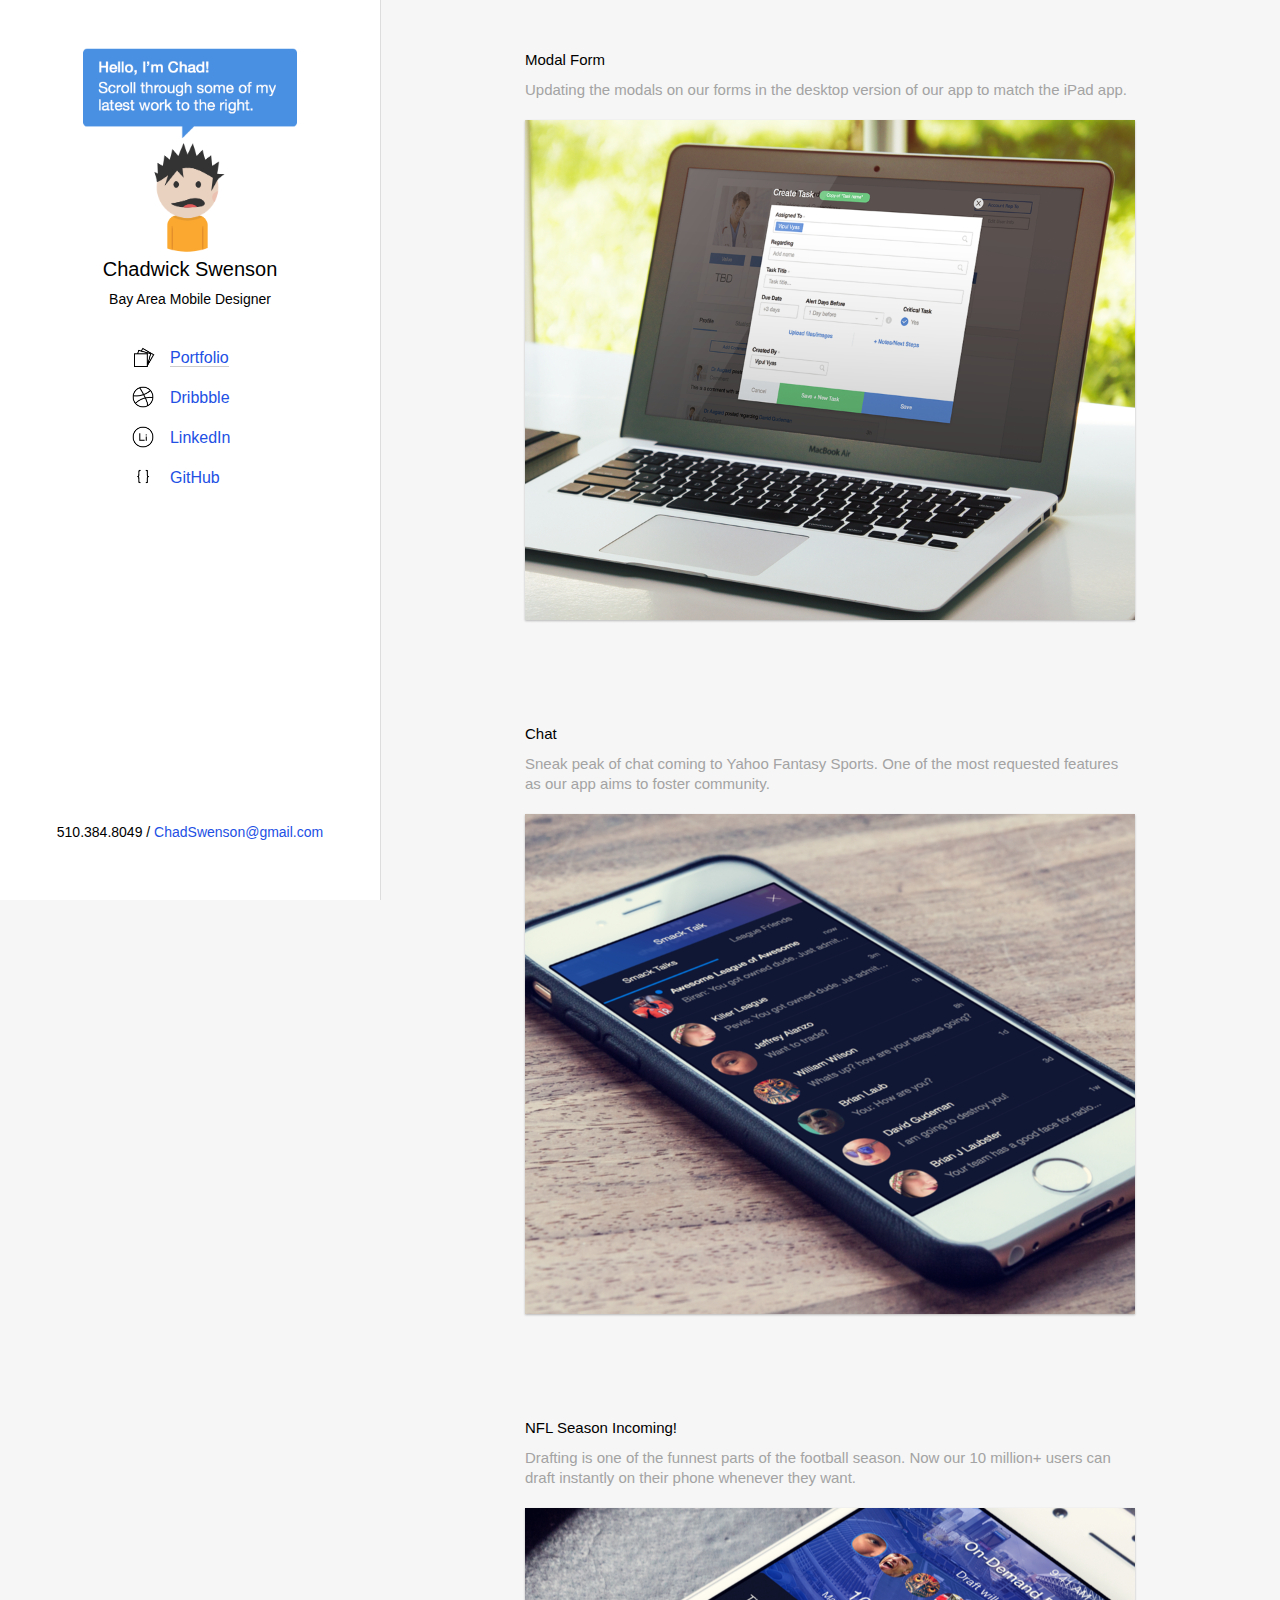
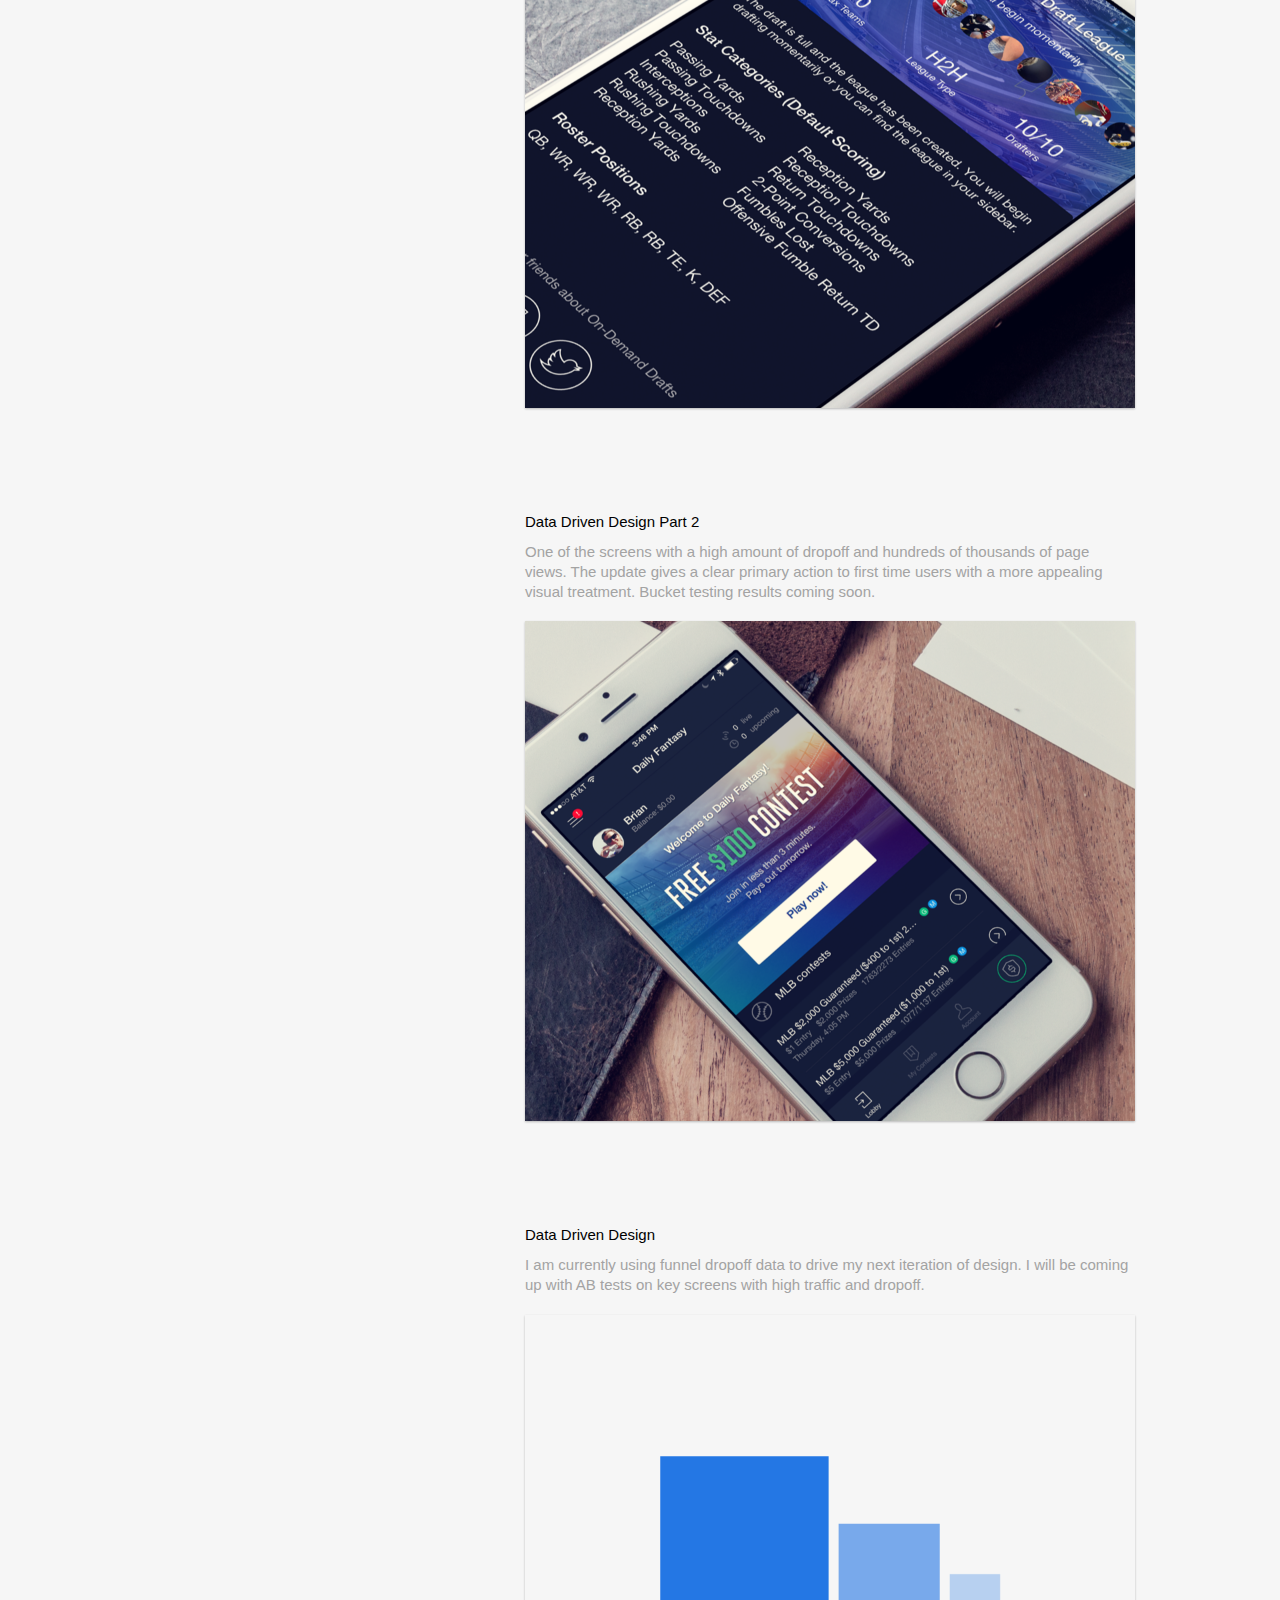
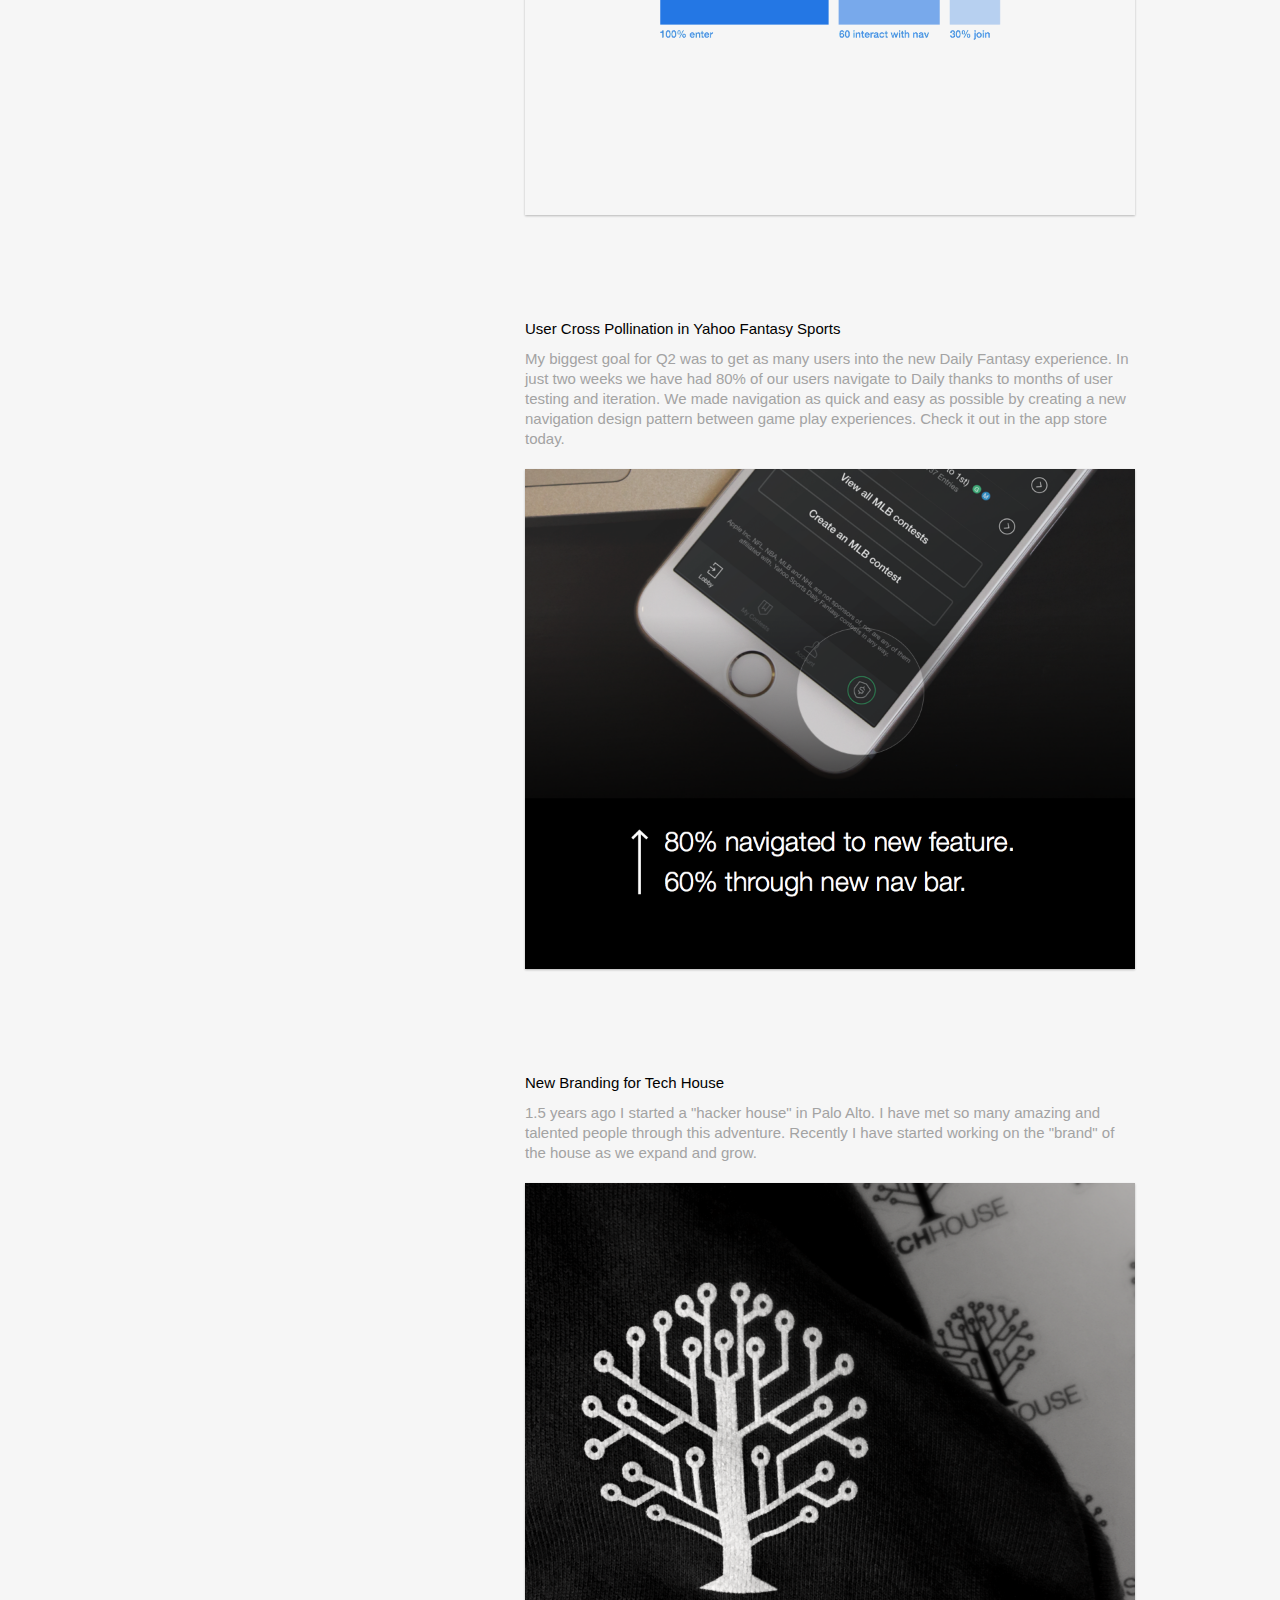
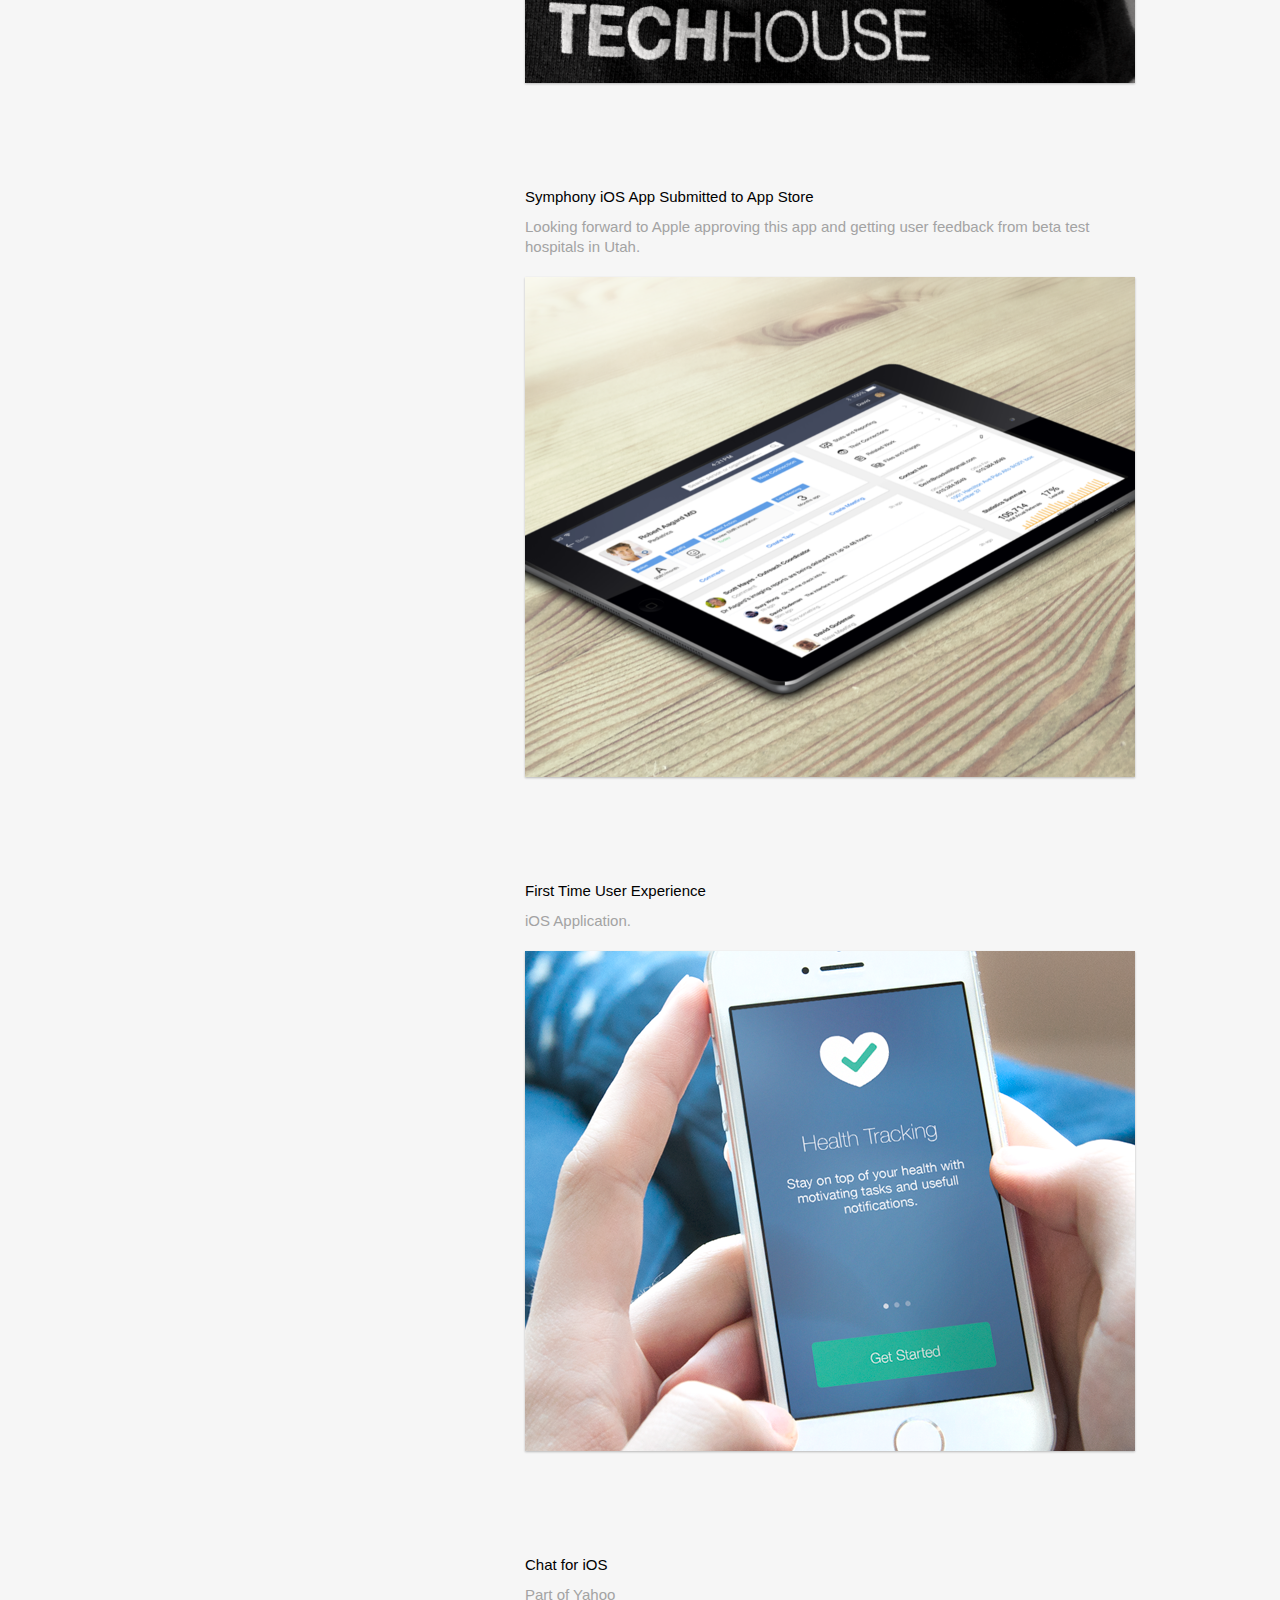
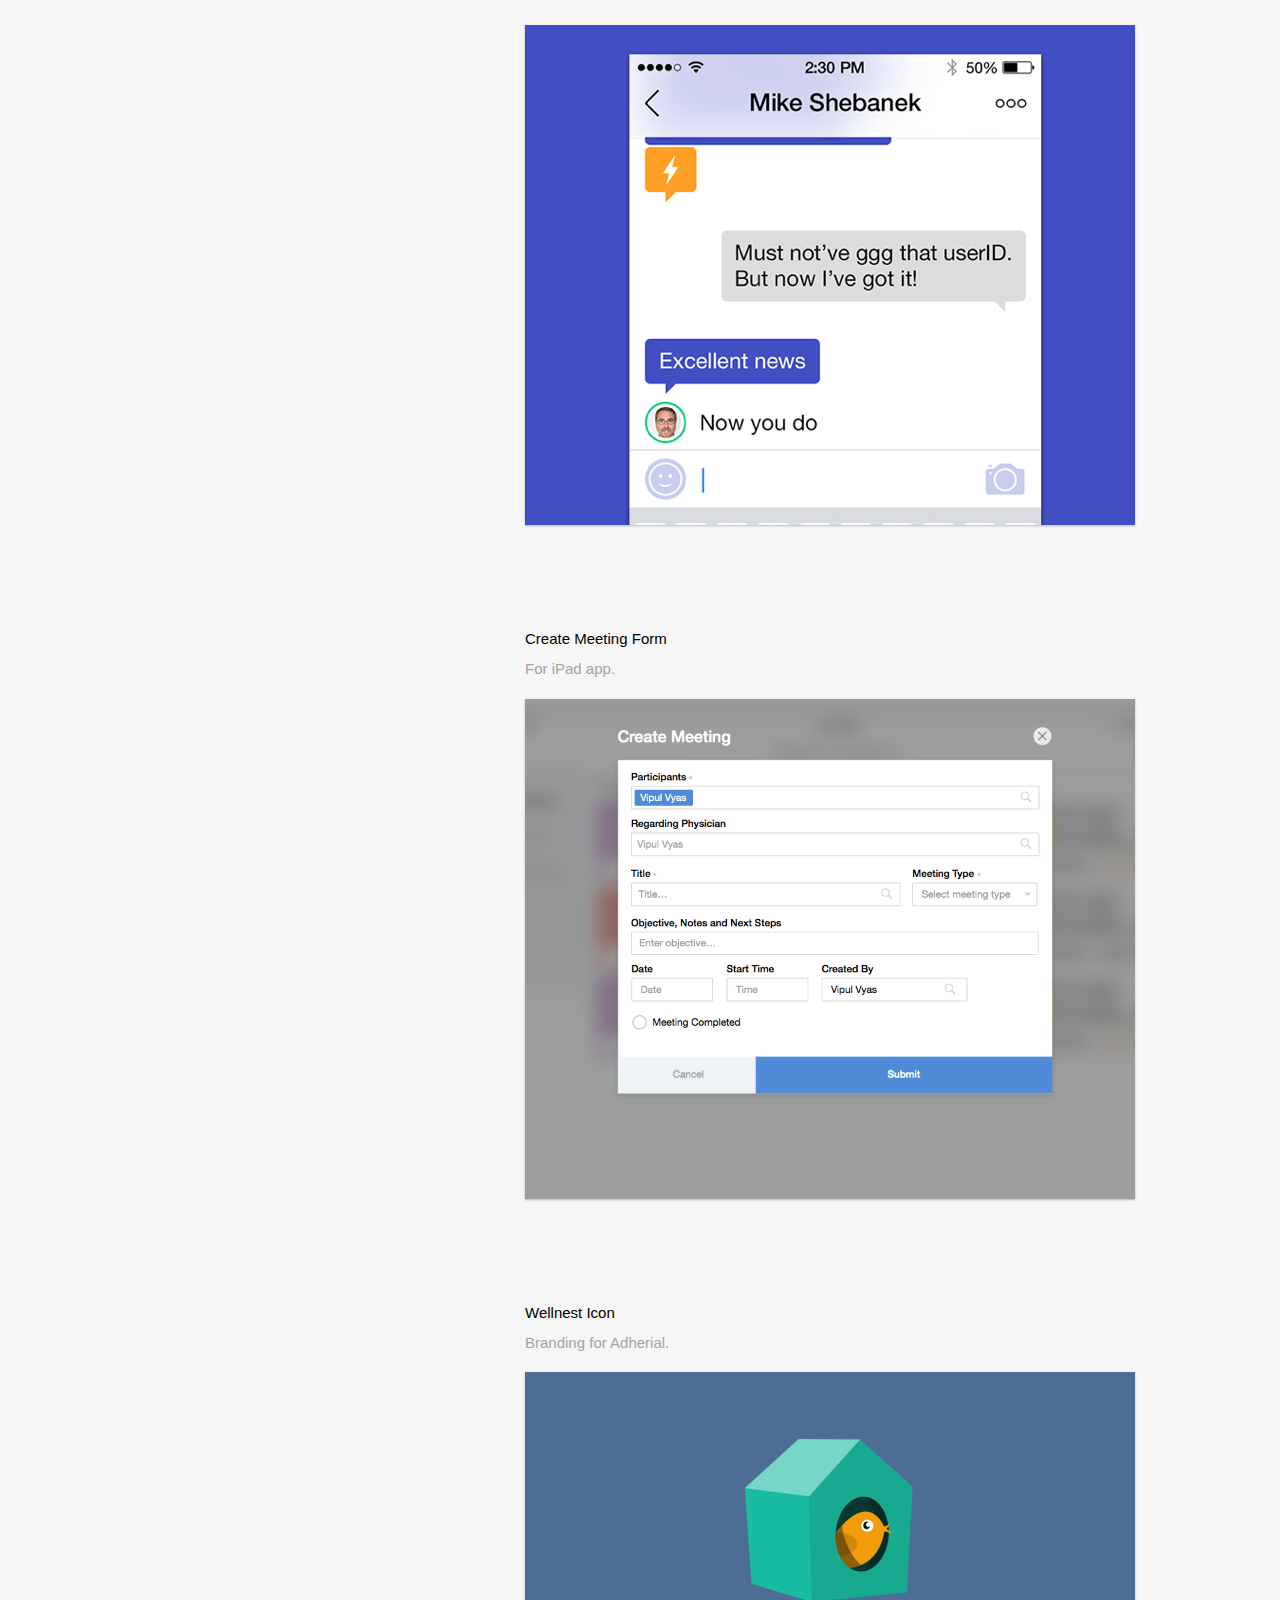
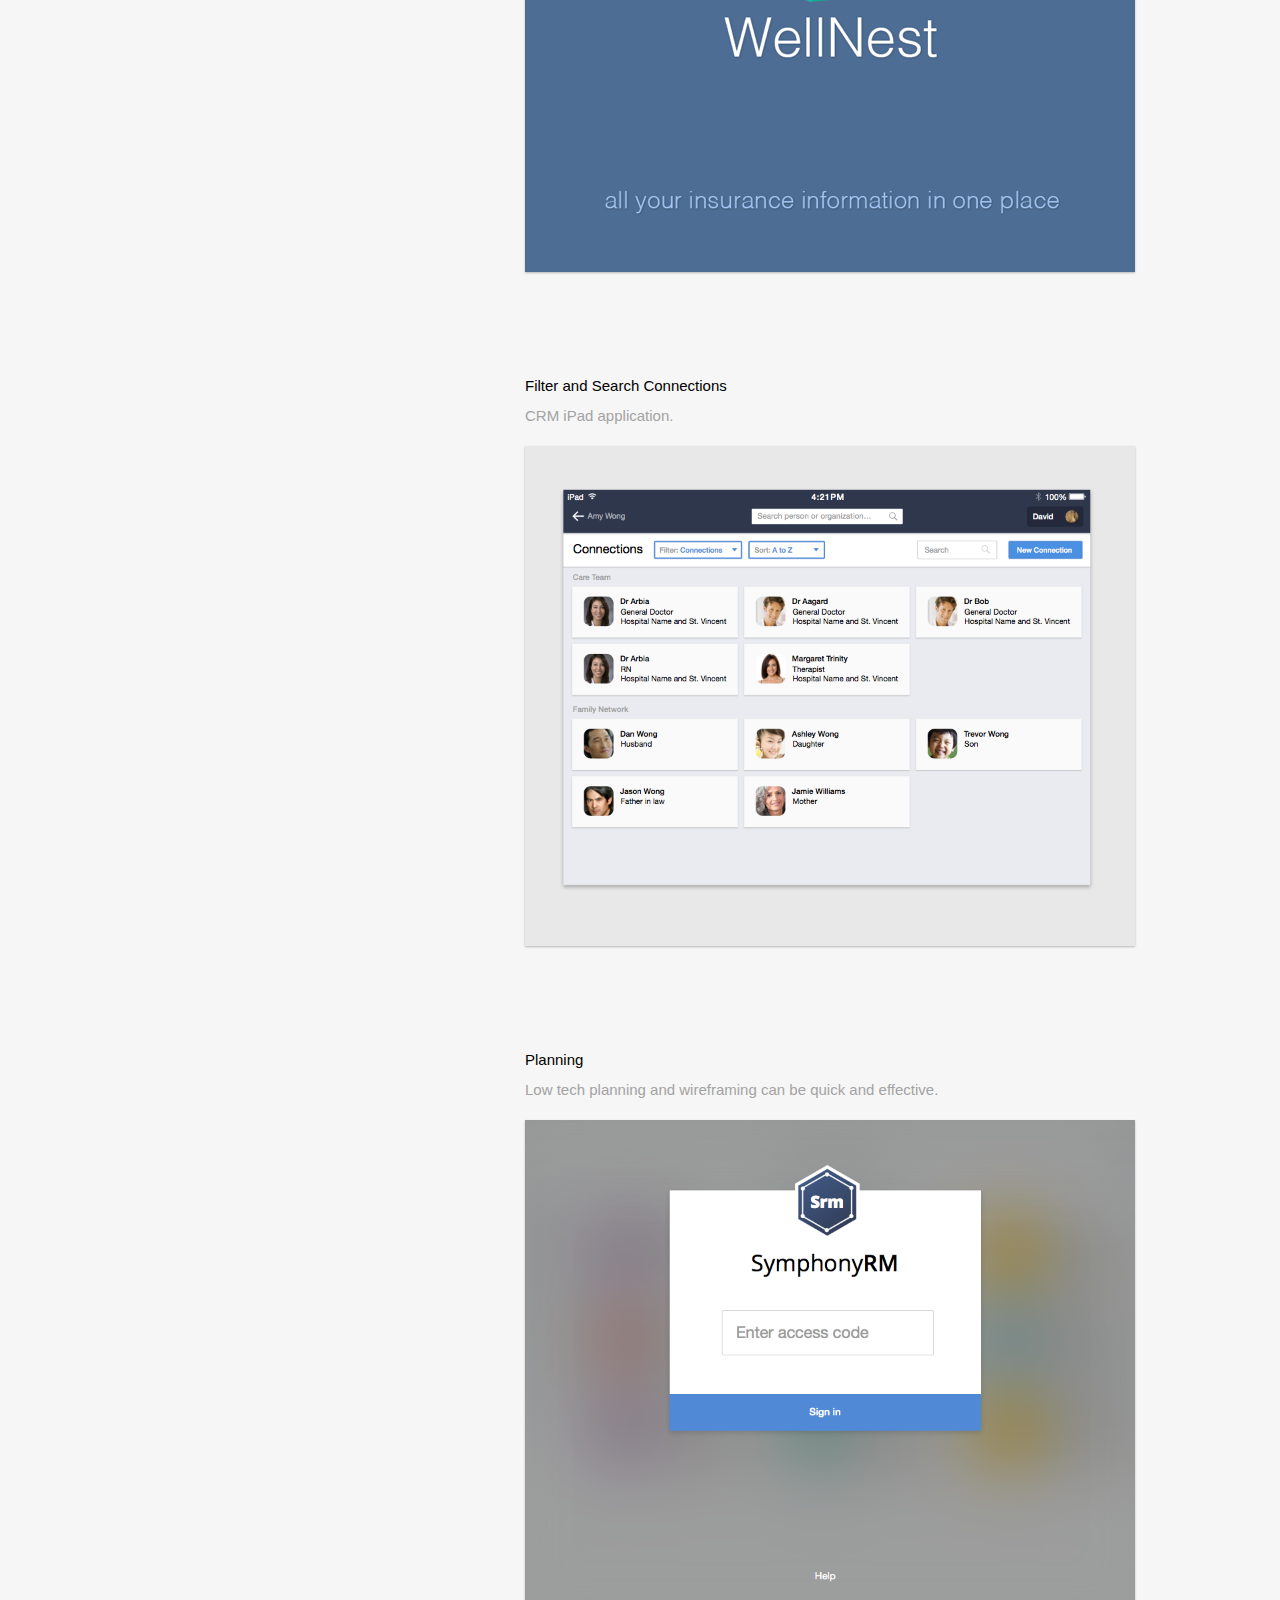
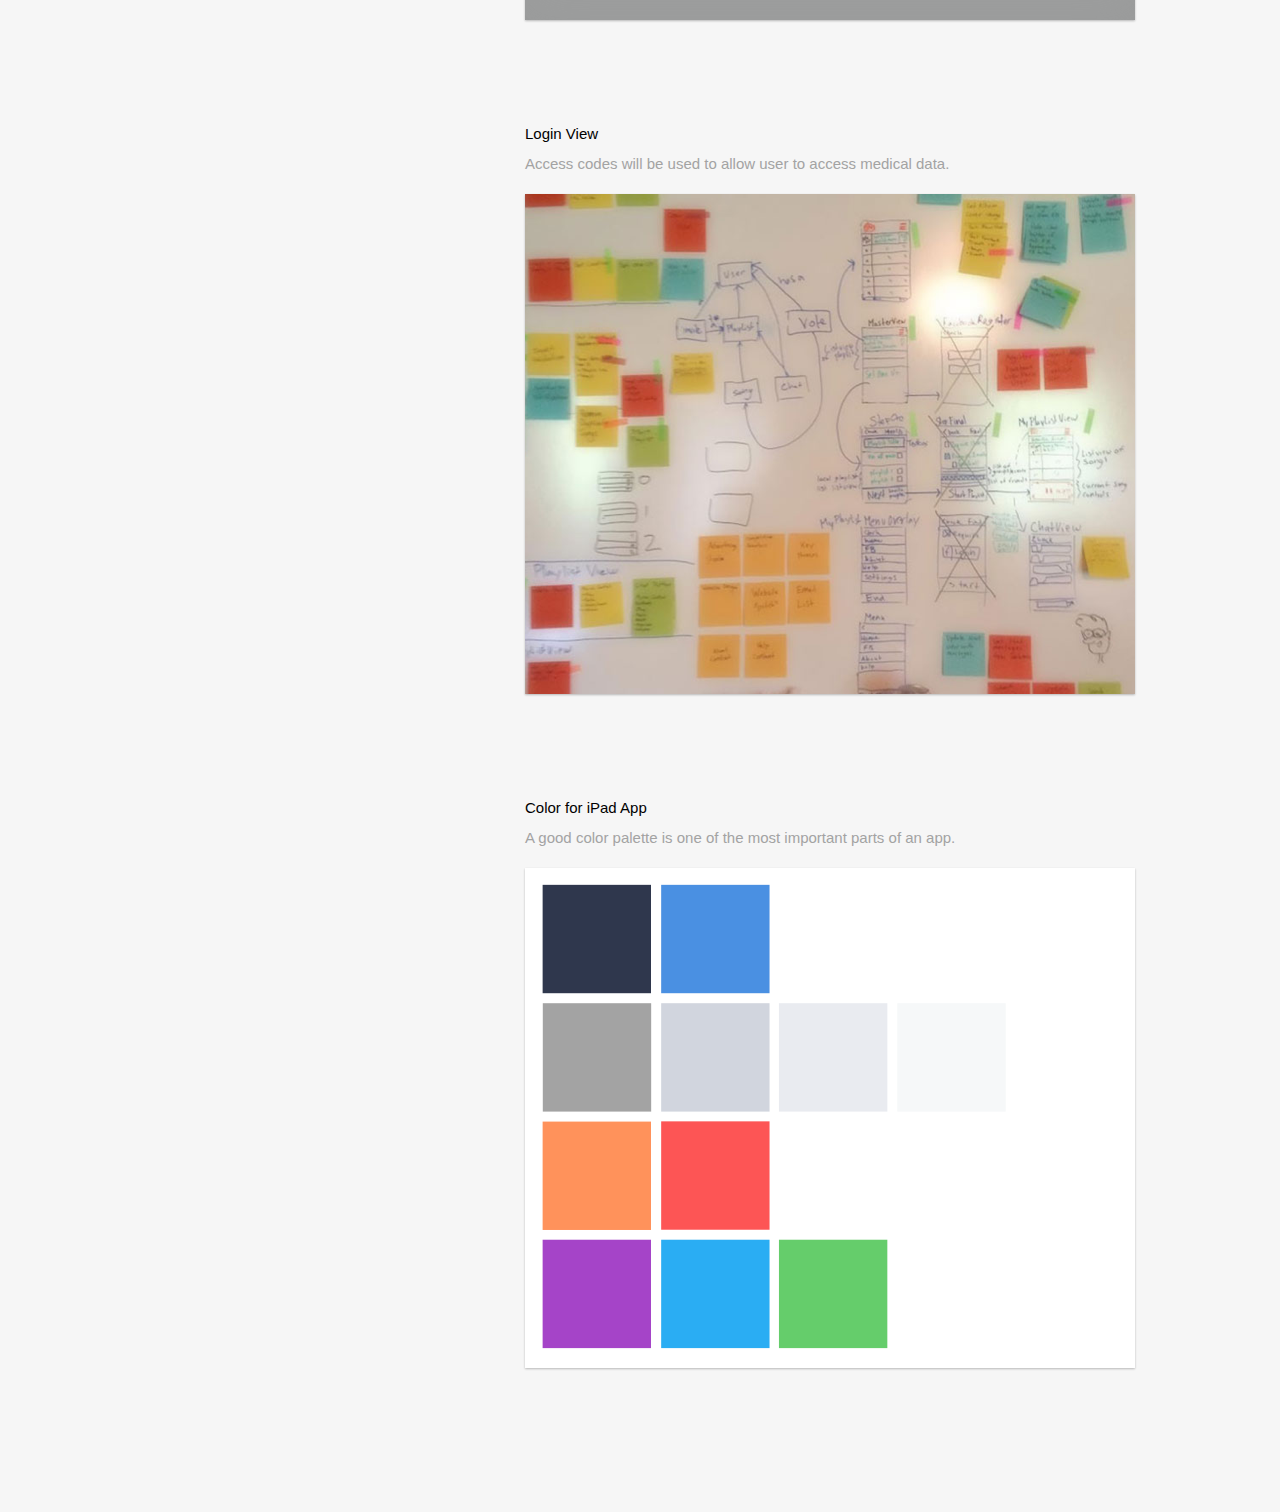
==== index.html @ e822b099 "new item" ====
<!DOCTYPE html>
<html>

<head>
    <meta charset="utf-8">
    <title>Chadwick</title>
    
    <meta name="viewport" content="width=device-width"/>
    <link rel="stylesheet" type="text/css" href="style.css">

    <link type="text/css" rel="stylesheet" href="mobile-css.css" />

</head>

<body>


    <nav class="left-nav">
        <img src="stream-images/dude.png" width="240px" class="profile-pic" />
        
        <h1 class="my-name">Chadwick Swenson</h1>
        <div class="subtitle">Bay Area Mobile Designer</div>

        <ul class="menu-list">
            <!--<li><img class="ic" src="ic/resumeIcon.png" /> <a target="_blank" href="chad-resume.pdf">Resume</a></li>-->
            <li><img class="ic" src="ic/portfolioIcon.png" /> <a href="#" class="current-page">Portfolio</a></li>
            <li><img class="ic" src="ic/dribbbleIcon.png" /> <a target="_blank" href="https://dribbble.com/chadwickswenson">Dribbble</a></li>
            <li><img class="ic" src="ic/linkedinIcon.png" /> <a target="_blank" href="https://www.linkedin.com/pub/chadwick-swenson/6b/63/3b2">LinkedIn</a></li>
            <li><img class="ic" src="ic/codeIcon.png" /> <a target="_blank" href="https://github.com/chadwickswenson">GitHub</a></li>
        </ul>
        
         <div class="subtitle bottom-contact">510.384.8049  /  <a href="">ChadSwenson@gmail.com</a></div>
    </nav>

    <div id="gallery-bg"></div>
    <div id="img-wrap">
        <div id="current-img">
            <!--<div class="leftNav">
                <img src="images/left.png" width="30px" />
            </div>
            <div class="rightNav">
                <img src="images/right.png" width="30px" />
            </div>-->
        </div>

    </div>

    

    <img src="stream-images/dude2.png" width="310px" class="mobile-guy" />

    <ul id="images">

        <!--<li class="img-thumb" num="1" type="jpg" style='background-image:url("im/thumbs/1.jpg")'></li>
        <li class="img-thumb" num="2" type="jpg" style='background-image:url("im/thumbs/2.jpg")'></li>
        <li class="img-thumb" num="3" type="jpg" style='background-image:url("im/thumbs/3.jpg")'></li>
        <li class="img-thumb" num="4" type="png" style='background-image:url("im/thumbs/4.png")'></li>
        <li class="img-thumb" num="5" type="png" style='background-image:url("im/thumbs/5.png")'></li>
        <li class="img-thumb" num="6" type="png" style='background-image:url("im/thumbs/6.png")'></li>
        <li class="img-thumb" num="7" type="png" style='background-image:url("im/thumbs/7.png")'></li>
        <li class="img-thumb" num="8" type="jpg" style='background-image:url("im/thumbs/8.jpg")'></li>
        <li class="img-thumb" num="9" type="jpg" style='background-image:url("im/thumbs/9.jpg")'></li>
        <li class="img-thumb" num="10" type="jpg" style='background-image:url("im/thumbs/10.jpg")'></li>
        <li class="img-thumb" num="11" type="png" style='background-image:url("im/thumbs/11.png")'></li>
        <li class="img-thumb" num="12" type="png" style='background-image:url("im/thumbs/12.png")'></li>-->
       <li class="stream-img-item">
            <h4 class="stronger">Modal Form</h4>
            <h4 class="grey">Updating the modals on our forms in the desktop version of our app to match the iPad app.</h4>
            <img class="stream-img" src="stream-images/modal.png" width="610px" height="500px"/>
        </li>
        <li class="stream-img-item">
            <h4 class="stronger">Chat</h4>
            <h4 class="grey">Sneak peak of chat coming to Yahoo Fantasy Sports. One of the most requested features as our app aims to foster community.</h4>
            <img class="stream-img" src="stream-images/chat.png" width="610px" height="500px"/>
        </li>
        <li class="stream-img-item">
            <h4 class="stronger">NFL Season Incoming!</h4>
            <h4 class="grey">Drafting is one of the funnest parts of the football season. Now our 10 million+ users can draft instantly on their phone
                whenever they want.</h4>
            <img class="stream-img" src="stream-images/lobby.png" width="610px" height="500px"/>
        </li>
        <li class="stream-img-item">
            <h4 class="stronger">Data Driven Design Part 2</h4>
            <h4 class="grey">One of the screens with a high amount of dropoff and hundreds of thousands of page views. The update gives a clear primary action to first time users with a more appealing visual treatment. Bucket testing results coming soon.</h4>
            <img class="stream-img" src="stream-images/data.png" width="610px" height="500px"/>
        </li>
        <li class="stream-img-item">
            <h4 class="stronger">Data Driven Design</h4>
            <h4 class="grey">I am currently using funnel dropoff data to drive my next iteration of design. I will be coming up with AB tests on
                key screens with high traffic and dropoff.</h4>
            <img class="stream-img" src="stream-images/chart.png" width="610px" height="500px"/>
        </li>
        <li class="stream-img-item">
            <h4 class="stronger">User Cross Pollination in Yahoo Fantasy Sports</h4>
            <h4 class="grey">My biggest goal for Q2 was to get as many users into the new Daily Fantasy experience. In just two weeks we have had 80% of our users navigate to Daily thanks to months of user testing and iteration. We made navigation as quick and easy as possible by creating a new navigation design pattern between game play experiences. Check it out in the app store today.</h4>
            <img class="stream-img" src="stream-images/80.png" width="610px" height="500px"/>
        </li>
        
        <li class="stream-img-item">
            <h4 class="stronger">New Branding for Tech House</h4>
            <h4 class="grey">1.5 years ago I started a "hacker house" in Palo Alto. I have met so many amazing and talented people through this adventure. Recently I have started working on the "brand" of the house as we expand and grow.</h4>
            <img class="stream-img" src="stream-images/branding.png" width="610px" height="500px"/>
        </li>

        <li class="stream-img-item">
            <h4 class="stronger">Symphony iOS App Submitted to App Store</h4>
            <h4 class="grey">Looking forward to Apple approving this app and getting user feedback from beta test hospitals in Utah.</h4>
            <img class="stream-img" src="stream-images/submit.png" width="610px" height="500px"/>
        </li>

        <li class="stream-img-item">
            <h4 class="stronger">First Time User Experience</h4>
            <h4 class="grey">iOS Application.</h4>
            <img class="stream-img" src="stream-images/img8.png" width="610px" height="500px"/>
        </li>

        <li class="stream-img-item">
            <h4 class="stronger">Chat for iOS</h4>
            <h4 class="grey">Part of Yahoo</h4>
            <img class="stream-img" src="stream-images/img1.png" />
        </li>
        
        <li class="stream-img-item">
            <h4 class="stronger">Create Meeting Form</h4>
            <h4 class="grey">For iPad app.</h4>
            <img class="stream-img" src="stream-images/img3.png" width="610px" height="500px"/>
        </li>

        <li class="stream-img-item">
            <h4 class="stronger">Wellnest Icon</h4>
            <h4 class="grey">Branding for Adherial.</h4>
            <img class="stream-img" src="stream-images/img5.png" width="610px" height="500px"/>
        </li>
        
        <li class="stream-img-item">
            <h4 class="stronger">Filter and Search Connections</h4>
            <h4 class="grey">CRM iPad application.</h4>
            <img class="stream-img" src="stream-images/img6.png" width="610px" height="500px"/>
        </li>

        <li class="stream-img-item">
            <h4 class="stronger">Planning</h4>
            <h4 class="grey">Low tech planning and wireframing can be quick and effective.</h4>
            <img class="stream-img" src="stream-images/img7.png" width="610px" height="500px"/>
        </li>

        <li class="stream-img-item">
            <h4 class="stronger">Login View</h4>
            <h4 class="grey">Access codes will be used to allow user to access medical data.</h4>
            <img class="stream-img" src="stream-images/img4.png" width="610px" height="500px"/>
        </li>

        <li class="stream-img-item">
            <h4 class="stronger">Color for iPad App</h4>
            <h4 class="grey">A good color palette is one of the most important parts of an app.</h4>
            <img class="stream-img" src="stream-images/img2.png" />
        </li>



    </ul>

    

    <script src="http://ajax.googleapis.com/ajax/libs/jquery/1.9.1/jquery.min.js"></script>
    <script src="javascripts/jquery.easing.1.3.js"></script>
    <script src="javascripts/jquery.animate-enhanced.min.js"></script>

   <script src="content.js"></script>

    <script>


    var curImageArr = [];
    var curThumbArr = [];

    var num = 0;
    var process = 12;
    var products = 20;
    var proto = 36;
    var imgSize = 178;
    var projLoc = "projects/";
    var currentFile = "";

   
    $("#img-wrap").css("height", "0");
    $("#gallery-bg").css("opacity", "0");

   


  

    start = function() {



        $("#img-wrap").css("height", "0px");
        $("#img-wrap").css("opacity", "0");
        $("#gallery-bg").css("opacity", "0");
    }



    $(".img-thumb").click(function(e) {


        var n = $(e.target).attr('num');
        var t = $(e.target).attr('type');

        var str = "url('im/reg/" + n + "."+t+"')";

        $("#current-img").css("background-image", str);
        $("#img-wrap").css("height", "100%");
        $("#img-wrap").animate({
            "opacity": "1"
        }, 200);
        $("#gallery-bg").animate({
            "opacity": "0.7"
        }, 200);
    });

    $("#img-wrap").click(function() {

        $("#img-wrap").animate({
            "opacity": "0"
        }, 200, function() {
            $("#img-wrap").css("height", "0");
        });
        $("#gallery-bg").animate({
            "opacity": "0"
        }, 200);

    });

    $(".leftNav").click(function(e) {
        e.stopPropagation();

        if (num <= 0) {
            num = imgArr.length - 1;
        } else {
            num--;
        }

        var str = "url(img/" + objsArr[num].file + objsArr[num].ftype + ")";

        $("#current-img").css("background-image", str);

    });
    $(".rightNav").click(function(e) {
        e.stopPropagation();

        if (num >= objsArr.length - 1) {
            num = 0;
        } else {
            num++;
        }

        var str = "url(img/" + objsArr[num].file + objsArr[num].ftype + ")";

        $("#current-img").css("background-image", str);


    });
    $("#current-img").click(function(e) {
        $(".project-gallery-wrapper").animate({"margin-top":1550}, 400, function() {
            $('.gallery-wrap').css("display", "none");
        });
        $("#gallery-bg").animate({
            "opacity": "0"
        }, 200);


    });

    $("#galleryLink").click(function(e) {
        $('html,body').animate({
            scrollTop: $(".project-wrapper").offset().top - 60
        });
    });

    $("a").click(function(e) {
        e.stopPropagation();
    })


    start();

    $(".project-link-wrapper").click(function(e) {

        var i = $($(e.target).parent()).attr("id");

        addCurrentProject(i);

        $('.gallery-wrap').css("display", "inline-block");
        $('.project-gallery-wrapper').animate({"margin-top":50}, 400);
        $('#gallery-bg').animate({
            "opacity": "0.5"
        }, 200);

        var str = "url("+projLoc+curImageArr[0]+")";

        $(".project-current-image").css("background-image", str);
    });

    $(".gallery-wrap").click(function(e) {

        $(".project-gallery-wrapper").animate({"margin-top":1550}, 400, function() {
            $('.gallery-wrap').css("display", "none");
        });
        $("#gallery-bg").animate({
            "opacity": "0"
        }, 200);

    });

     $('.project-link-wrapper').mouseover(function(e){
            $($(e.target).parent()).find('.item1').animate({top:5, left:-3}, 1000);

        });
     $('.project-link-wrapper').mouseout(function(e){
            $($(e.target).parent()).find('.item1').animate({top:0, left:0}, 1000);

        });

    

    </script>
</body>

</html>
---- style.css ----
/* Written by Chadwick Swenson */

body {
   font-family: "HelveticaNeue-Light", "Helvetica Neue Light", "Helvetica Neue", Helvetica, Arial, "Lucida Grande", sans-serif; 
   font-weight: 300;
   padding:0px;
   margin:0px;
   background:#f6f6f6;
	font-family: 'Roboto', sans-serif;
}




.img-thumb:hover{
	
}


.title{
	padding:5px;
	color:#333;
	background:#fff;
	width:140px;
	height:20px;
	position:absolute;
	bottom:0px;
	font-size:1em;
	text-align:center;
	
}

#gallery-bg{
	position:absolute;
	background:#000;
	top:0px;
	left:0px;
	height:100%;
	width:100%;
	z-index:1200;
	opacity:0.55;
	pointer-events:none;
	position:fixed;
	opacity:0;
}
#img-wrap{
	position:fixed;
	top:0px;
	left:0px;
	height:100%;
	width:100%;
	z-index:1300;
	overflow:hidden;
	opacity:0;
}
#current-img{
	width:800px;
	height:600px;
	position:relative;
	background:#ccc;
	margin:50px auto;
	background-repeat:no-repeat;
	z-index:103;
	box-shadow:0px 0px 3px #333;
	cursor:pointer;
}
.leftNav{
	position:absolute;
	top:250px;
	left:-80px;
	cursor:pointer;
	display:inline-block;
	padding:10px 17px;
	border-radius:40px;
	background:#fff;
	opacity:0.8;
	transition: opacity .25s ease-in-out;
   -moz-transition: opacity .25s ease-in-out;
   -webkit-transition: opacity .25s ease-in-out;
}
.leftNav:hover{
	opacity:1;
}
.rightNav{
	position:absolute;
	top:250px;
	right:-80px;
	cursor:pointer;
	display:inline-block;
	padding:10px 17px;
	border-radius:40px;
	background:#fff;
	opacity:0.8;
	transition: opacity .25s ease-in-out;
   -moz-transition: opacity .25s ease-in-out;
   -webkit-transition: opacity .25s ease-in-out;
}
.rightNav:hover{
	opacity:1;
}
.section-header{
	width:100%;
	position:relative;
	height:50px;
	display:inline-block;
	margin-top:20px;
	text-align:center;
	margin-bottom:5px;
}
.section-title{
	font-family: 'Roboto', sans-serif;
	padding:10px;
	display:inline-block;
	position:relative;
	padding-top:15px;
	background:#fff;
	font-size:1.6em;
	font-weight:100;
	z-index:5;
	color:#333;
	font-weight:400;
	padding-bottom:0px;
	background:#f6f6f6;

}
.line{
	width:100%;
	position:absolute;
	height:1px;
	background:#ccc;
	top:28px;
	z-index:3;
	display:none;
}
#links{
	width:100%;
	height:auto;
	display:inline-block;
	position:relative;
	background:#1E65D6;
	text-align:center;

}
.links-wrap{
	max-width:1000px;
	margin:30px auto;
	display:inline-block;
	position:relative;
	width:100%;
}
.link-item{
	width:105px;
	height:150px;
	display:inline-block;
	margin:2px;
	cursor:pointer;
	position:relative;
	opacity:1;
	transition: opacity .45s ease-in-out;
   -moz-transition: opacity .45s ease-in-out;
   -webkit-transition: opacity .45s ease-in-out;
   background-position:center;
}

.link-item:hover{
	opacity:0.8;
}
.link-item:active{
	opacity:1;
}
.me{
	display:block;
}
.links h2{
	color:#fff;

}

.project-wrapper{
	margin:0px auto;
	display:block;
	position:relative;
	background:#DAE2E3;
	border-radius:5px;
}
#current-img{
	width:800px;
	height:600px;
	position:relative;
	background:#ccc;
	margin:50px auto;
	background-repeat:no-repeat;
	z-index:103;
	box-shadow:0px 0px 3px #333;
	cursor:pointer;
}
.gallery-wrap{
	position:fixed;
	top:0px;
	left:0px;
	height:100%;
	width:100%;
	z-index:101;
	overflow:hidden;
	display:none;
	z-index:3000;
}
.project-gallery-wrapper{
	box-shadow:0px 0px 3px #333;
	border:6px solid #fff;
	border-radius:5px;
	background:#fff;
	display:block;
	position:relative;
	margin:2050px auto;
	width:1010px;
	height:600px;
}
.project-images{
	height:600px;
	width:200px;
	position:relative;
	display:inline-block;
	z-index:3000;
	float:right;
	overflow:auto;
}
.project-current-image{
	width:800px;
	height:600px;
	position:relative;
	background:#fff;
	border-radius:2px;
	display:inline-block;
	background-repeat:no-repeat;
	z-index:103;
	box-shadow:inset 0px 0px 2px #ccc;
}
.project-link-wrapper{
	display:inline-block;
	position:relative;
	margin:30px;
	width:150px;
	height:180px;
}
.project-title{
	position:absolute;
	bottom:-10px;
	display:block;
	text-align:center;
	width:100%;
}
.project-inner{
	display:block;
	position:relative;
	margin:0px auto;
	text-align:center;
}
.project-link-item{
	display:inline-block;
	position:absolute;
	height:150px;
	width:150px;
	background:#000;
	background:#fff;
	overflow:hidden;
	cursor:pointer;
	box-shadow:0px 1px 2px #ccc;
	opacity:1;
	background-position:center;
	transition: opacity .25s ease-in-out;
   -moz-transition: opacity .25s ease-in-out;
   -webkit-transition: opacity .25s ease-in-out;
   	border:4px solid #fff;
   	border-radius:3px;
   	z-index:3;
   	top:0px;
   	left:0px;
}
.tilt0{
	transform:rotate(-6deg);
	-ms-transform:rotate(-6deg); /* IE 9 */
	-webkit-transform:rotate(-6deg); /* Safari and Chrome */
	z-index:1;
}
.tilt1{
	transform:rotate(4deg);
	-ms-transform:rotate(4deg); /* IE 9 */
	-webkit-transform:rotate(4deg); /* Safari and Chrome */
	z-index:1;
}
.tilt2{
	transform:rotate(-5deg);
	-ms-transform:rotate(-5deg); /* IE 9 */
	-webkit-transform:rotate(-5deg); /* Safari and Chrome */
	z-index:1;
}
.tilt3{
	transform:rotate(-3deg);
	-ms-transform:rotate(-3deg); /* IE 9 */
	-webkit-transform:rotate(-3deg); /* Safari and Chrome */
	z-index:1;
}
.tilt4{
	transform:rotate(6deg);
	-ms-transform:rotate(6deg); /* IE 9 */
	-webkit-transform:rotate(6deg); /* Safari and Chrome */
	z-index:1;
}
.tilt5{
	transform:rotate(6deg);
	-ms-transform:rotate(6deg); /* IE 9 */
	-webkit-transform:rotate(6deg); /* Safari and Chrome */
	z-index:1;
}
.project-link{
	display:inline-block;
	position:relative;
	height:150px;
	width:150px;
	background:#000;
	background:#ccc;
	overflow:hidden;
	cursor:pointer;
	box-shadow:0px 1px 2px #ccc;
	opacity:1;
	background-position:center;
	transition: opacity .25s ease-in-out;
   -moz-transition: opacity .25s ease-in-out;
   -webkit-transition: opacity .25s ease-in-out;
   	border:5px solid #fff;
   	border-radius:3px;
   	margin:20px;
}

.im-title{
	font-size:1em;
	font-weight:400;
}

.project-thumbs{
	display:inline-block;
	position:relative;
	height:72px;
	width:92px;
	background:#000;
	background:#ccc;
	overflow:hidden;
	cursor:pointer;
	box-shadow:0px 1px 2px #ccc;
	opacity:1;
	background-position:center;
	transition: opacity .25s ease-in-out;
   -moz-transition: opacity .25s ease-in-out;
   -webkit-transition: opacity .25s ease-in-out;
   	border:1px solid #ccc;
   	border-radius:1px;
   	margin:1px 6px 0px 0px;
   	z-index:3000;
   	box-shadow:inset 0px 0px 2px #ccc;
}
.project-thumbs:hover{
	box-shadow:inset 0px 0px 4px #000;
}

.p-title{
	margin-top:10px;
}

.left-nav{
	position:fixed;
	display:inline-block;
	left:0px;
	top:0px;
	background:#fff;
	height:100%;
	width:380px;
	z-index:1000;
	border-right:1px solid #DDDDDD;
	text-align:center;
}
.profile-pic{
	
	display:inline-block;
	position:relative;
	margin: 40px auto -20px auto;
}
h1{
	font-size:20px;
	font-weight:400;
	margin:10px;
}
.subtitle{
	font-size:14px;
	font-weight:400;
	color:#000;

	}

.menu-list{
	display:inline-block;
	list-style:none;
	position:relative;
	margin:0px;
	padding:0px;
	margin-top:30px;
	left:-10px;
	text-align:left;
}
.menu-list li{
	display:block;
	list-style:none;
	position:relative;
	color:#2250E4;
	margin-bottom:10px;


}
.ic{
	opacity:1;
	position:relative;
	display:inline-block;
	top:7px;
	margin-right:10px;
	width:26px;
}
 a{
	color:#2250E4;
	text-decoration:none;
}
.current-page{
	border-bottom:1px solid #ccc;

}
.menu-list a:hover{
	border-bottom:1px solid #ccc;
}
.bottom-contact{
	display:inline-block;
	position:absolute;
	bottom:60px;
	width:380px;
	text-align:center;
	left:0px;
}
.current-page:hover{
	cursor:e-resize;
}

#images{
	margin:0px;
	padding:0px;
	position:relative;
	display:inline-block;
	z-index:1;
	margin-left:380px;
	width:calc(100% - 460px);
	text-align:center;
	padding:40px;
	text-align:center;
}

#images li{
	width:610px;
	margin:0px auto;
	margin-bottom:100px;
}
.img-thumb{
	position:relative;
	margin:15px;
	display:inline-block;
	width:200px;
	height:150px;
	background:#F3F5F7;
	cursor:pointer;
	box-shadow:0px 1px 2px #CECECE;
	opacity:1;
	background-position:center;
	transition: opacity .25s ease-in-out;
   -moz-transition: opacity .25s ease-in-out;
   -webkit-transition: opacity .25s ease-in-out;
   /*border-bottom:40px solid #fff;*/
}


.img-thumb p{
	position:absolute;
	bottom:-56px;
	color:#000;
	font-weight:500;
}

.img-thumb:hover{
	text-decoration:underline;
	color:#000;
	box-shadow:0px 0px 4px #A1A1A1;
}



    .header-bg {
        background:#fff;
        opacity:1;
        border-bottom:1px solid #ccc;
        width:100%;
        height:35px;
        position:absolute;
        display:block;
        z-index:100;
    }
    .sub-header-bg {
        background:#fff;
        opacity:0.95;
        border-bottom:#f2f2f2;
        width:100%;
        height:25px;
        position:absolute;
        display:block;
        z-index:99;
        top:34px;
        border-bottom:1px solid #ccc;
        position:fixed;
    }
    .sub-header-text {
        width:95%;
        z-index:101;
        position:relative;
        text-align:center;
        margin:5px auto;
        cursor:pointer;
    }
    .sub-header-link {
        font-weight:400;
        margin:0px 20px;
    }
    .current {
        text-decoration:underline;
        color:#2983E3;
    }
    .txt-img {
        width:500px;
    }
    
    .bh {
        opacity:0.2;
    }
    .bh:hover {
        opacity:0.5;
    }
    .header-bg h3 {
        display:inline;
        line-height:1.5em;
    }
    .main-links {
        float:right;
        margin:6px 20px;
        font-size:1.1em;
    }
    #top-but {
        float:right;
        opacity:0;
    }
    .slide-text {
        padding:10px;
    }
    p {
        color:#f1f1f1;
    }
    #slide0-0 {
        width:100%;
        text-align:center;
        top:40px;
        display:inline-block;
        height:300px;
        margin-top:90px;
    }
    #slide0-1 {
        width:300px;
        float:left;
        margin-top:15%;
        padding:10px;
        margin-left:5%;
        background:#fff;
        opacity:0.9;
        border-radius:4px;
    }
    #slide0-1 p {
    }
    .slide-link {
        color:#2983E3;
        font-size:1em;
        text-decoration:none;
    }
    .circle-guy {
        border-radius:40px;
        width:20px;
        height:30px;
        display:inline-block;
        border:1px solid #2983E3;
        font-size:30px;
        color:#2983E3;
        padding-left:10px;
        margin-left:10px;
    }
    .arr {
        font-size:20px;
        top:5px;
    }
    #slide0-2 {
        width:100%;
        text-align:center;
        top:40px;
        display:inline-block;
        margin-top:70px;
    }
    #slide0-2 p {
        max-width:900px;
        margin:10px auto;
        padding:0px 20px;
        color:#ccc;
    }
    #slide0-2 h2 {
        color:#f2f2f2;
    }
    #slide1-0 {
        width:100%;
        text-align:center;
        top:40px;
        display:inline-block;
        margin-top:40px;
    }
    #slide1-0 p {
        max-width:900px;
        margin:10px auto;
        padding:0px 20px;
    }
    .bottom-link {
        bottom:40px;
        width:100%;
        text-align:center;
        display:inline-block;
        position:absolute;
    }
   
    #slide1-1 {
        width:280px;
        color:#fff;
        top:50px;
        right:30px;
        position:absolute;
    }
    #slide1-1 h2 {
        color:#fff;
    }
    #slide1-1 p {
        color:#f2f2f2;
    }
    #slide1-2 {
        width:100%;
        text-align:center;
        top:40px;
        display:inline-block;
        margin-top:20px;
        text-shadow:0px 1px 2px #324a6b;
    }
    #slide1-2 p {
        max-width:900px;
        margin:10px auto;
        padding:0px 20px;
        color:#ccc;
    }
    #slide1-2 h2 {
        color:#f2f2f2;
    }
    #slide2-0 {
        width:100%;
        text-align:center;
        top:40px;
        display:inline-block;
        margin-top:40px;
        text-shadow:0px 1px 2px #324a6b;
    }
    #slide2-0 p {
        max-width:900px;
        margin:10px auto;
        padding:0px 20px;
        color:#ccc;
    }
    #slide2-0 h2 {
        color:#f2f2f2;
    }
    #slide3-0 {
        width:400px;
        text-align:center;
        top:40px;
        display:inline-block;
        margin-top:90px;
        text-align:left;
        float:right;
        padding:30px;
        margin-right:170px;
    }
    #slide5-0 {
        width:100%;
        text-align:center;
        top:0px;
        display:inline-block;
        margin-top:-20px;
    }
    #slide5-0 p {
        max-width:900px;
        margin:0px auto;
        margin-top:-30px;
        padding:0px 20px;
    }
    .main-links a {
        color:#333;
        text-decoration: none;
    }
    .cont {
        margin:0px auto;
    }
    #slide0, #slide1, #slide2, #slide3, #slide4, #slide5 {
    }
    nav {
        margin-bottom:30px;
    }
    strong {
        font-weight:400;
    }
    .words {
      color:#fff;
      font-size:1.5em;
      margin-top:20px;
      margin-bottom:-15px;
      font-weight:400;
    }
    .link-title{
      display:inline-block;
      color:#fff;
      width:100%;
      position:absolute;
      bottom:10px;
      left:0px;
    }
    h4{
        font-size:15px;
        font-weight:200;
        line-height:20px;
        
    }
    .stream-img-item{
        text-align:left;
        list-style:none;
        width:610px;
        margin-bottom:300px;
    }
    .stronger{
        font-weight:500;
    }
    .grey{
        color:#A3A3A3;
        margin-top:-10px;
    }
    #images{

    }
    .stream-img{
        box-shadow:0px 1px 2px #B8B8B8;
    }
    .special{
        background:#4A90E2;
        padding:10px 15px;
        border-radius:4px;
        color:#fff;
        font-weight:200;
        font-size:20px;
        width:580px !important;
        margin-bottom:80px !important;
        position:relative;
        margin-top:-30px !important;

    }
.mobile-guy{
        visibility: hidden;
        width:320px;
        margin:20px auto -30px auto;
        display:block;
        height:0px;

    }
---- mobile-css.css ----
@media (max-width: 480px) {
.left-nav{
	visibility: hidden;
	}
#images{
	padding:10px;
	margin-left:0px;
	width:100%;
}
#images li{
	width:100%;
	margin:0px auto;
	margin-bottom:30px;
}
.stream-img-item{
        text-align:left;
        list-style:none;
        width:100%;
        margin-bottom:10px;
    }
    .stream-img{
        width:100%;
        height:auto;
      
        box-shadow:none;
    }
    .special{
        visibility: hidden;
        height:0px;

    }
    .mobile-guy{
        visibility: visible;
        height:auto;
    }
    h4{
        margin-right:15px;
        font-size:18px;
    }
}
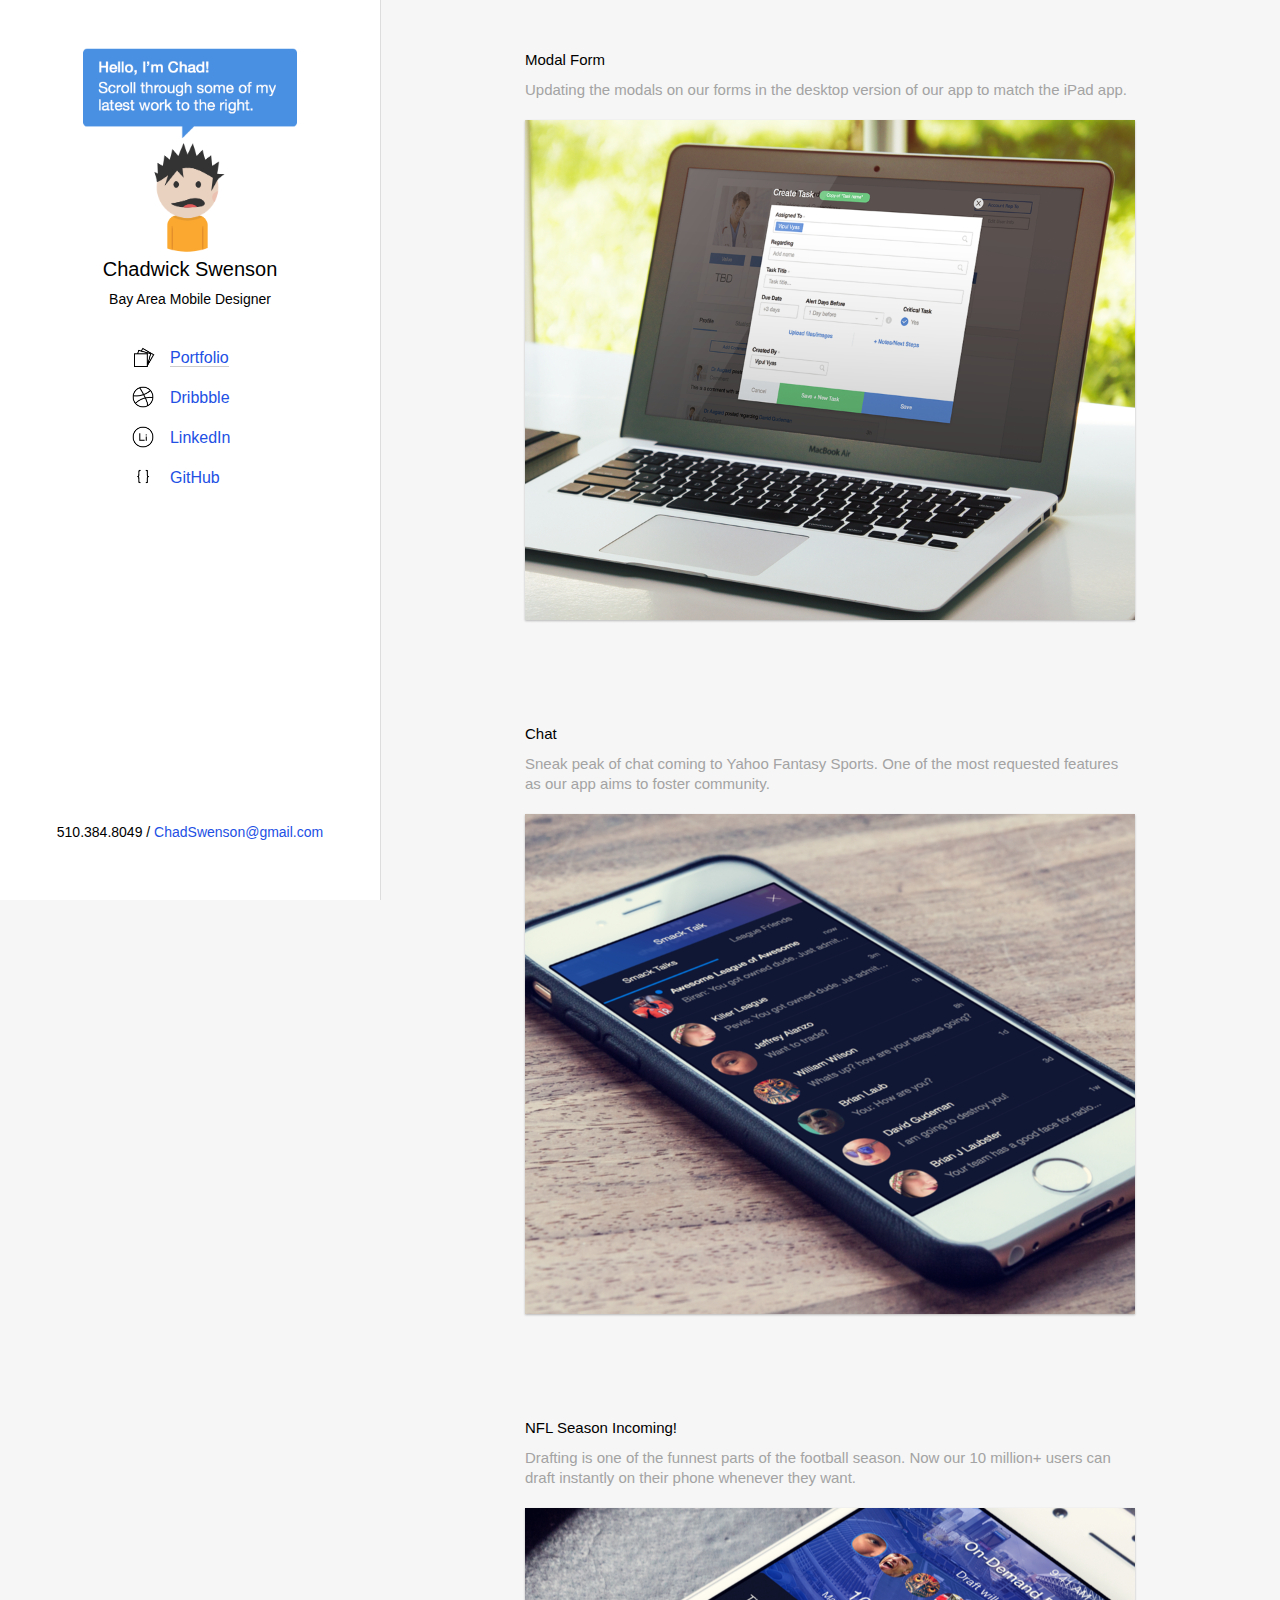
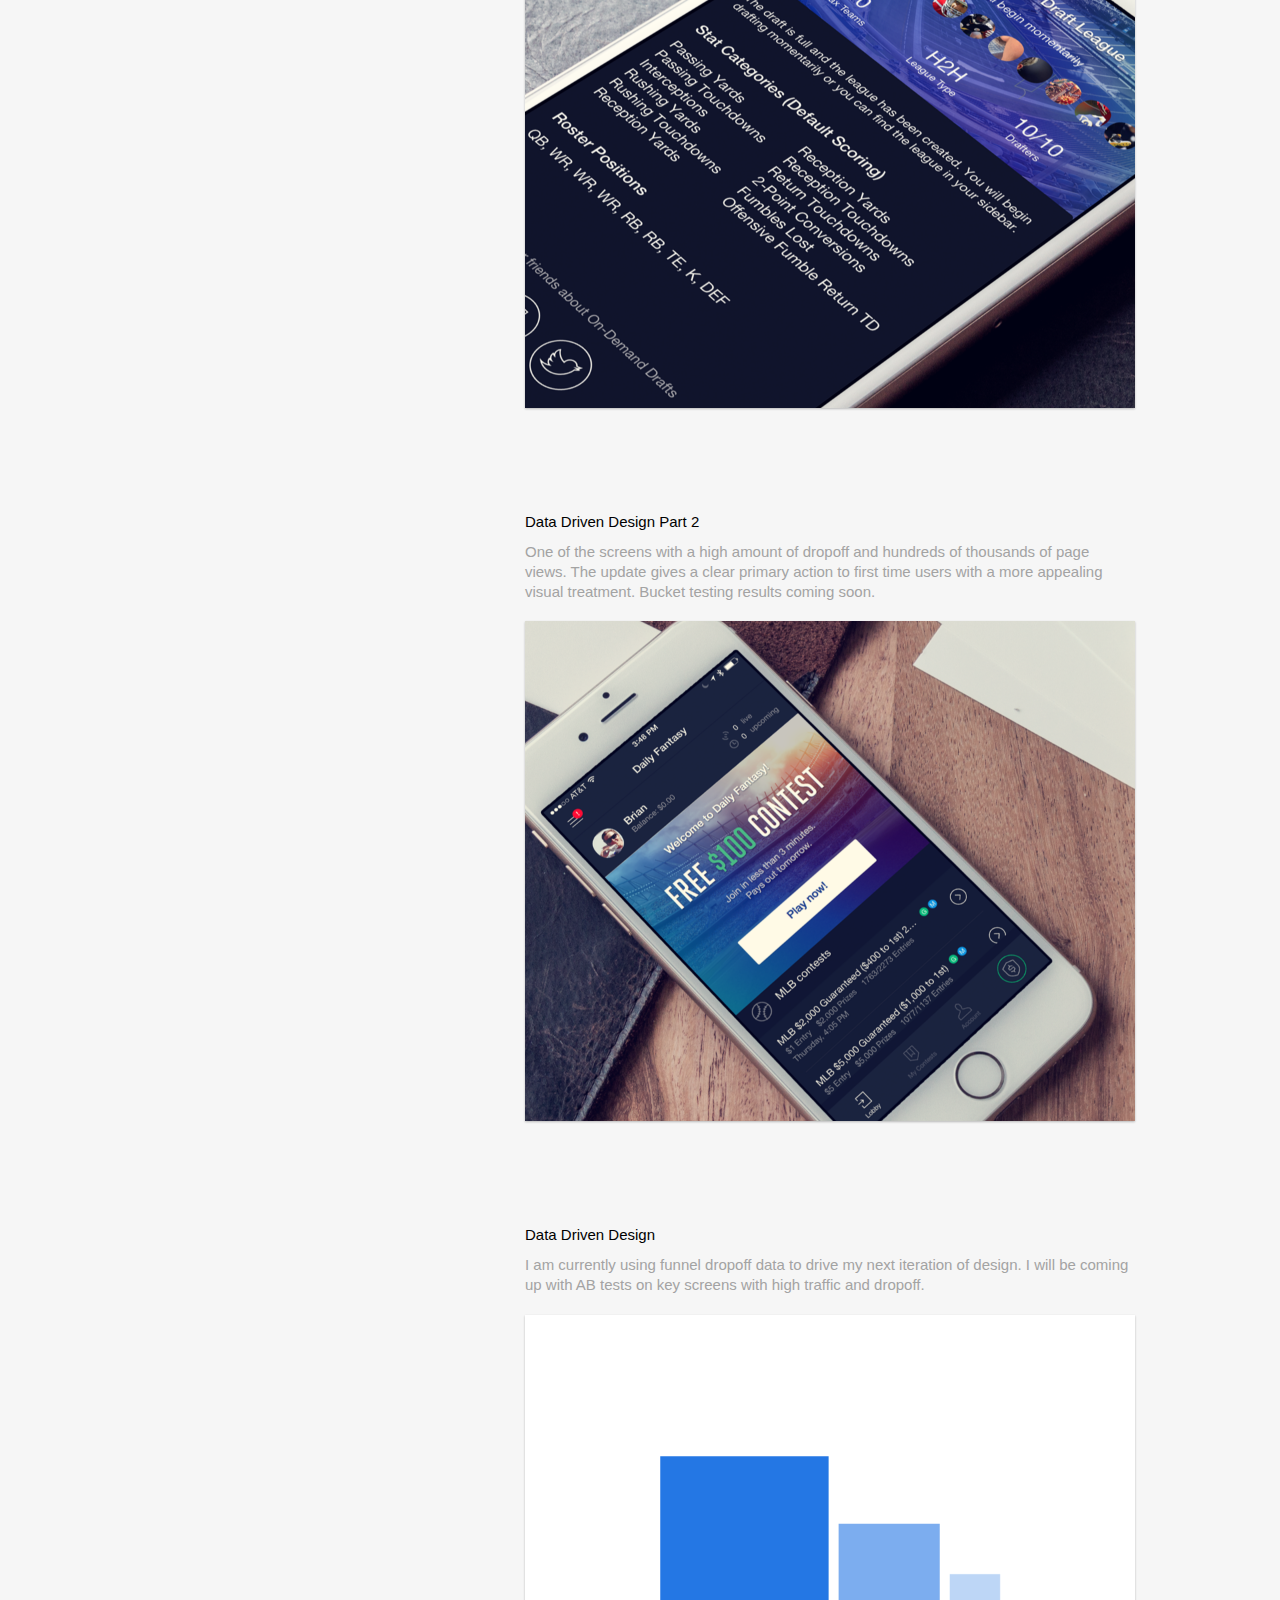
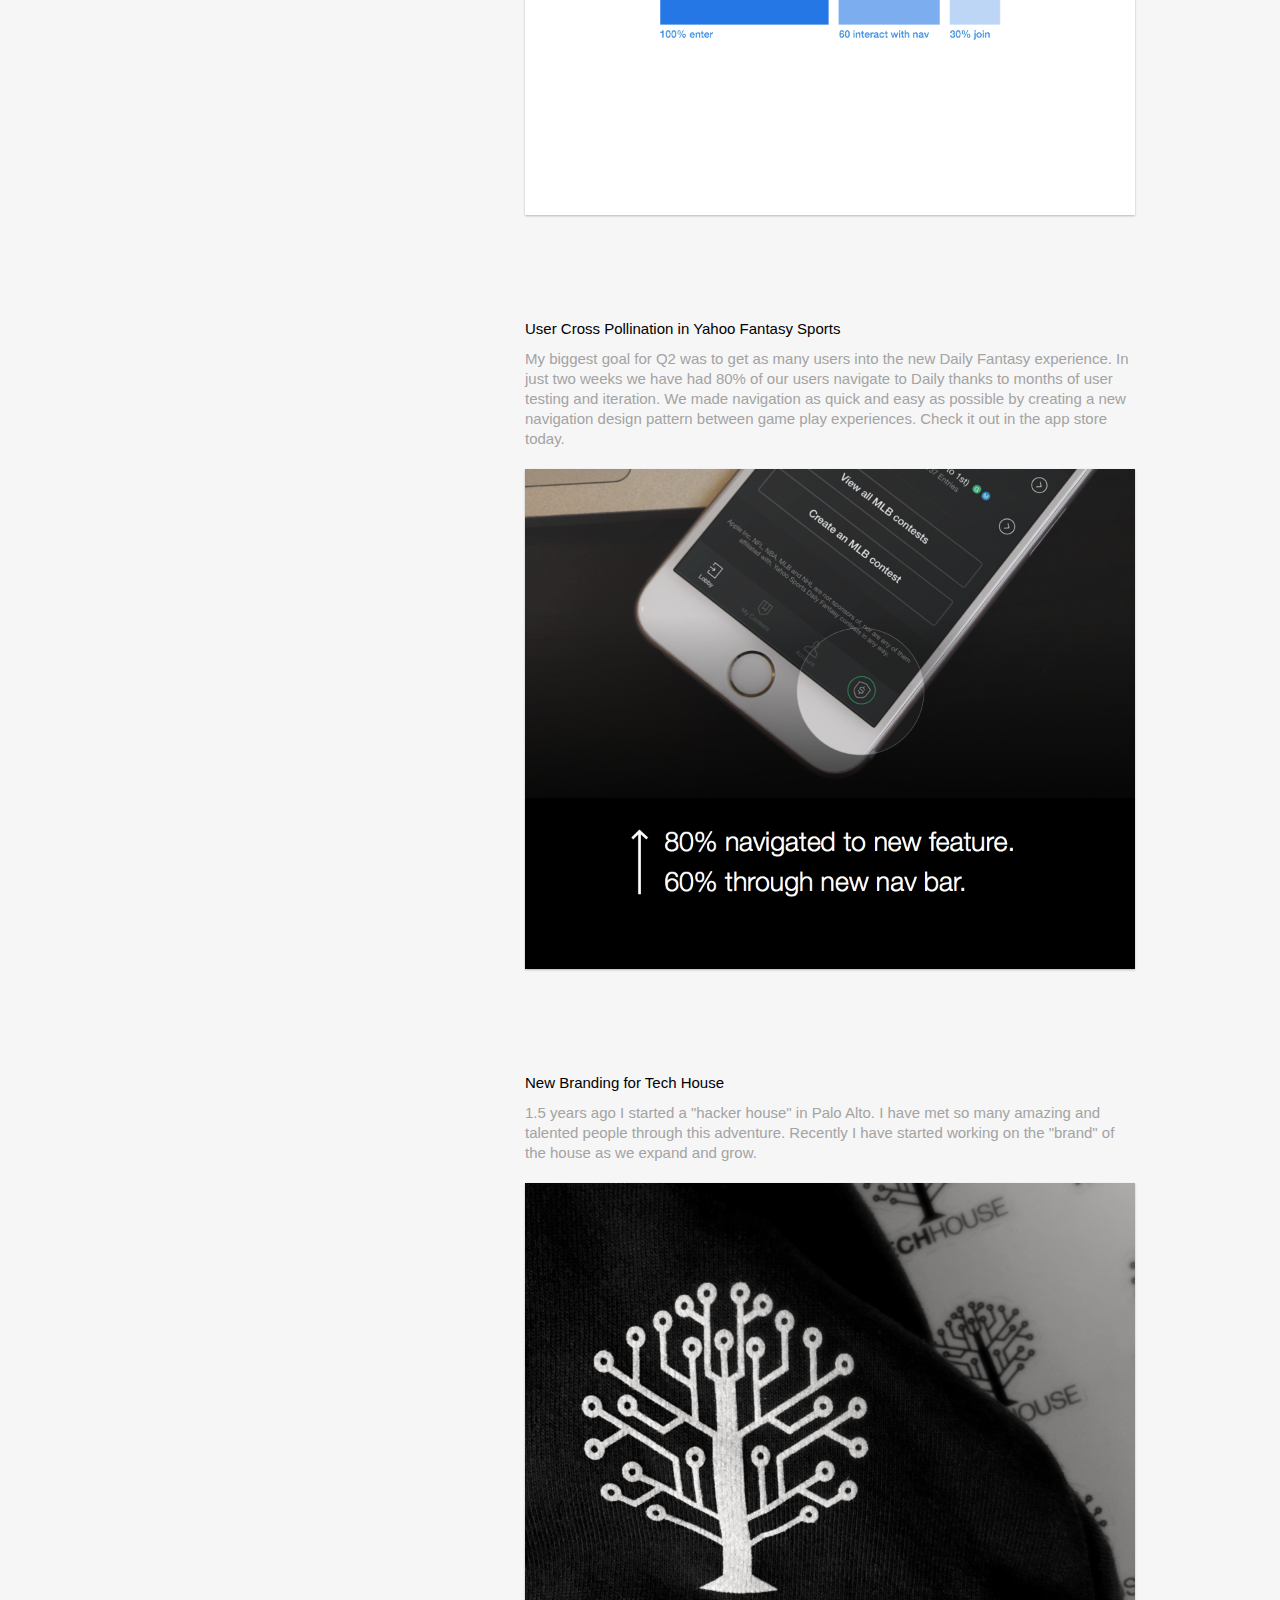
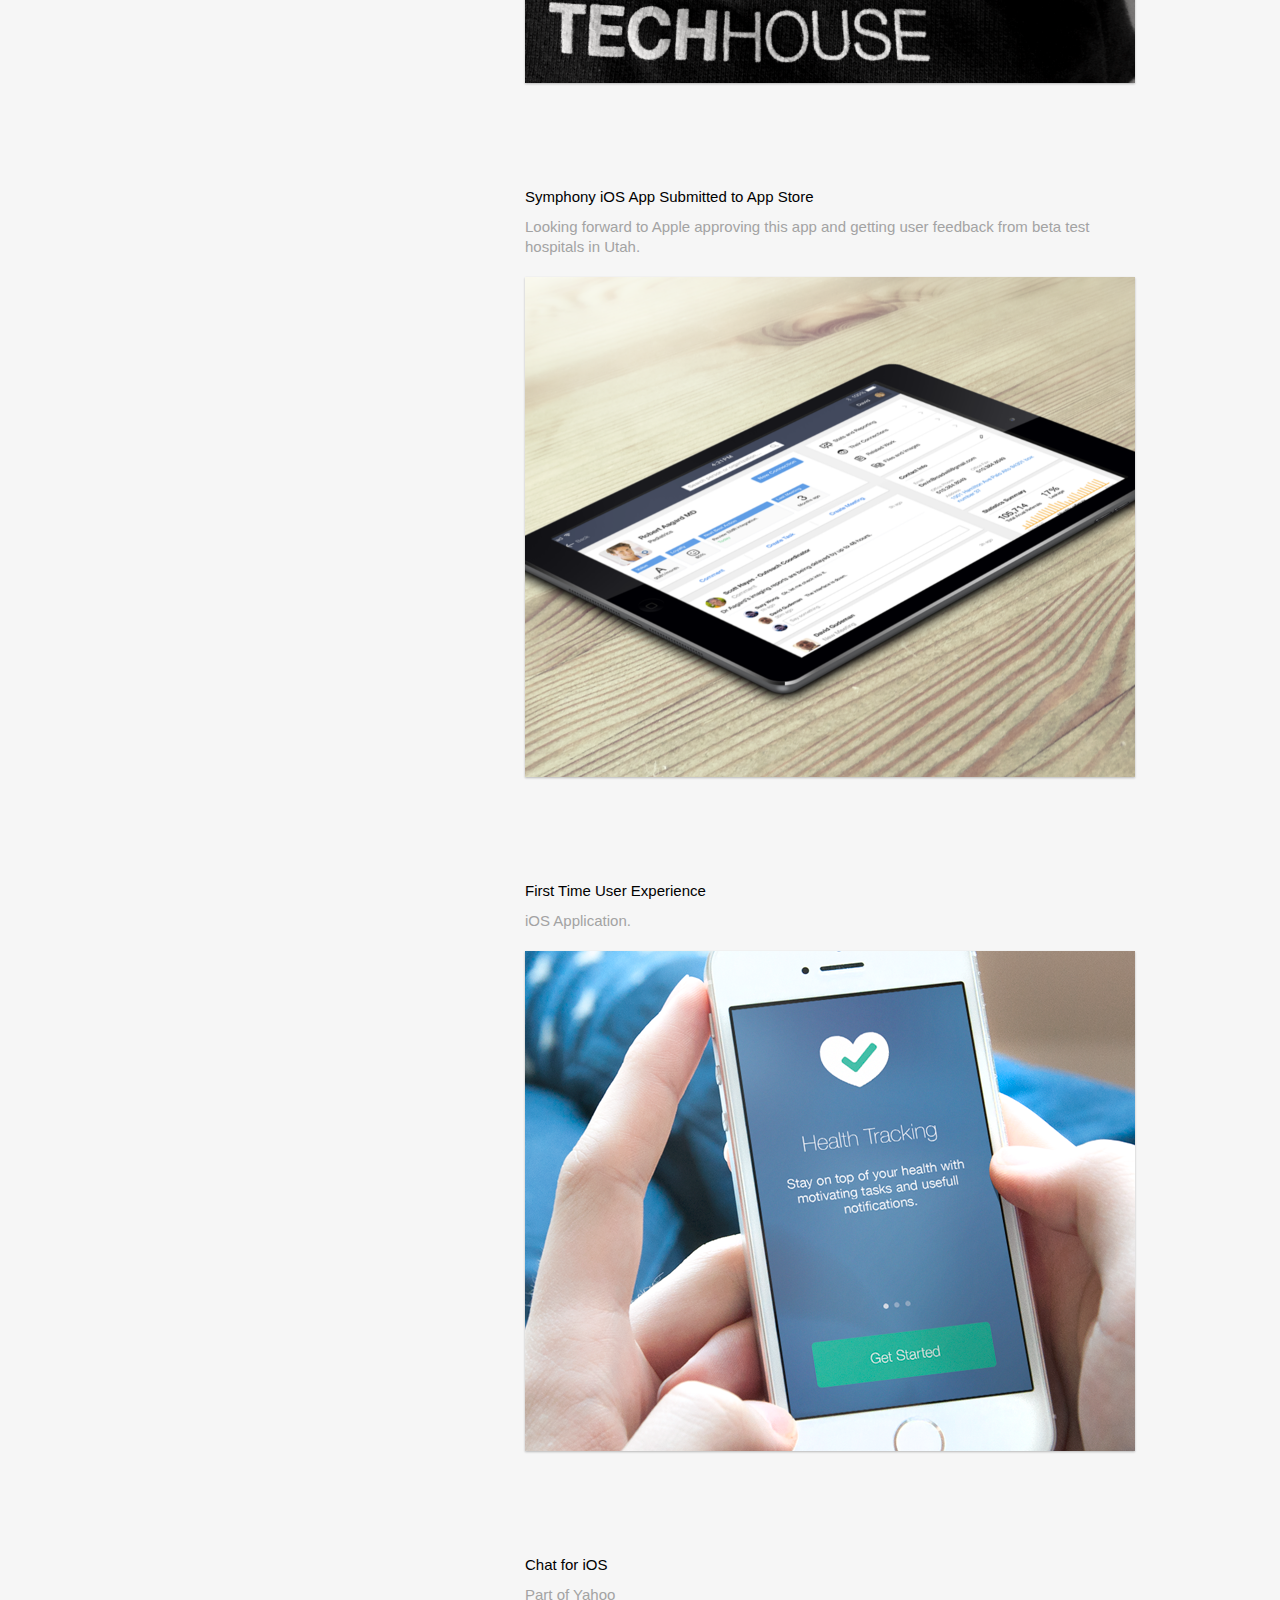
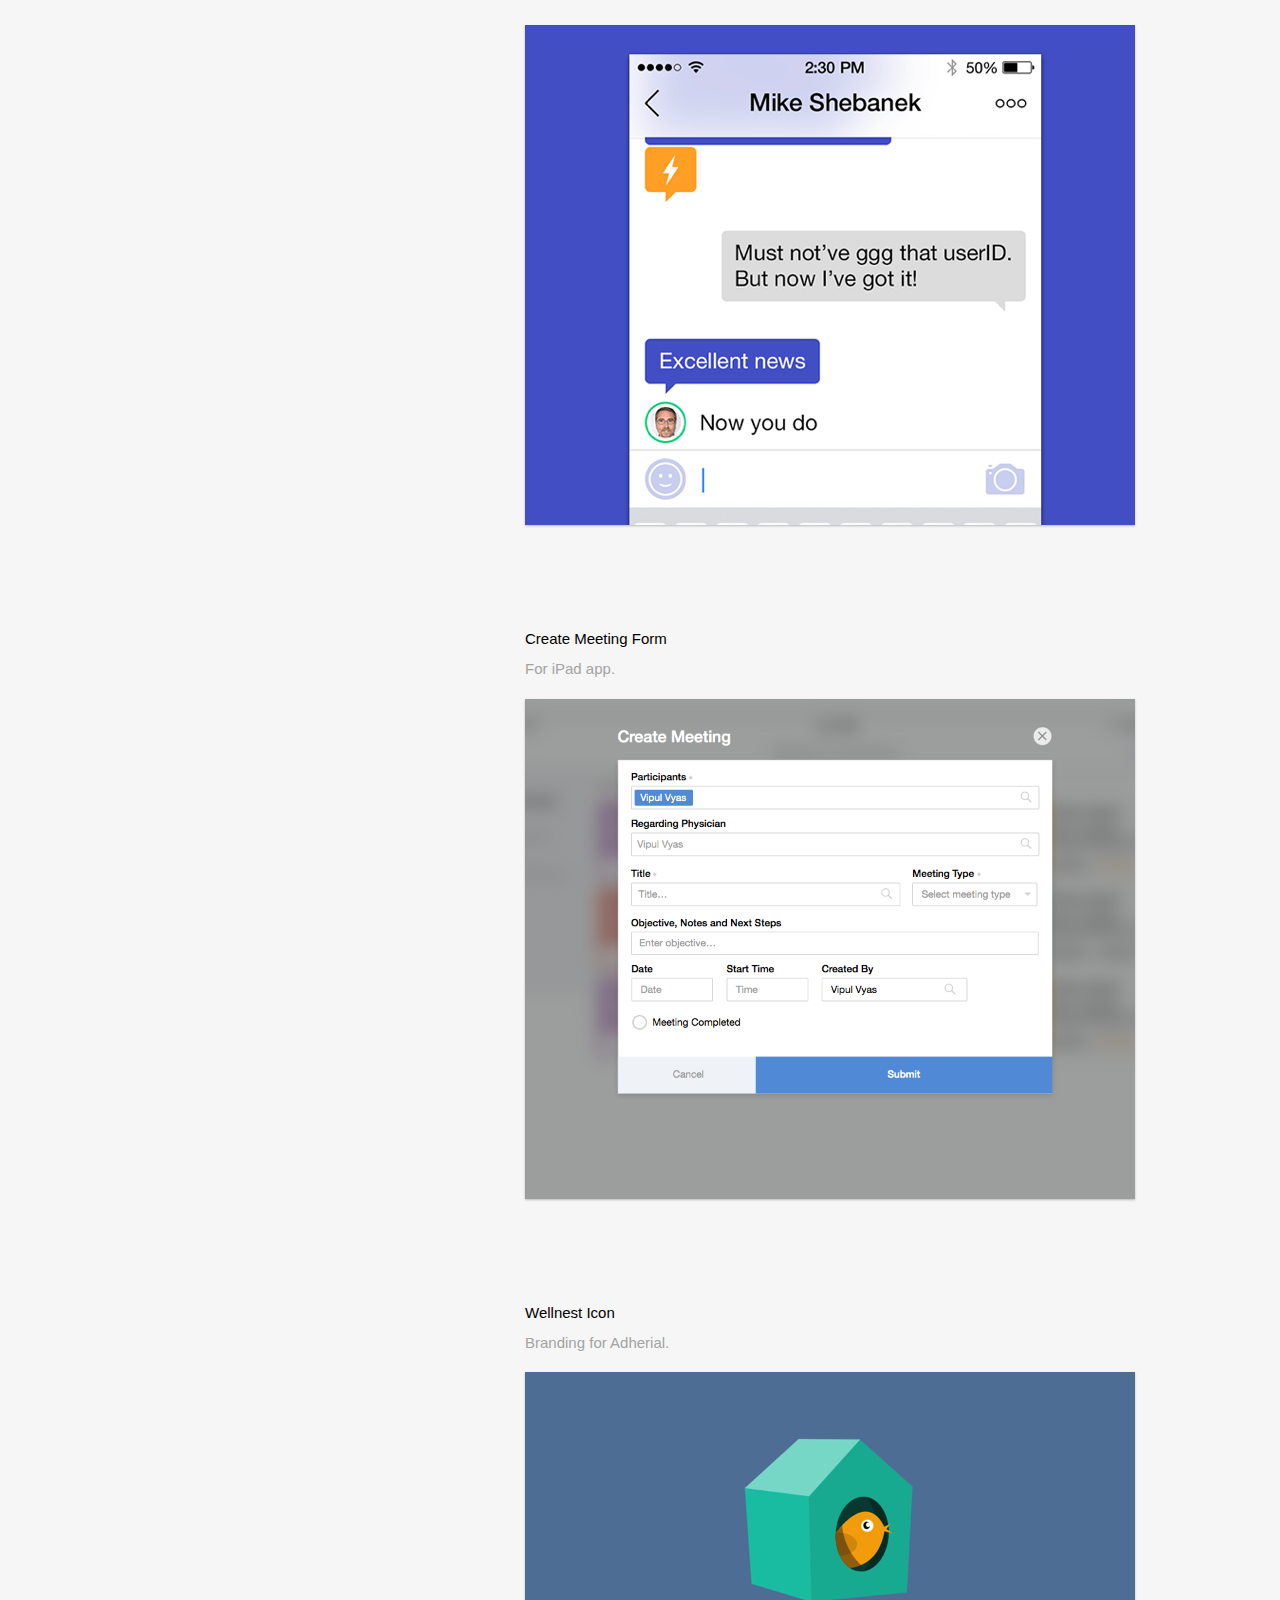
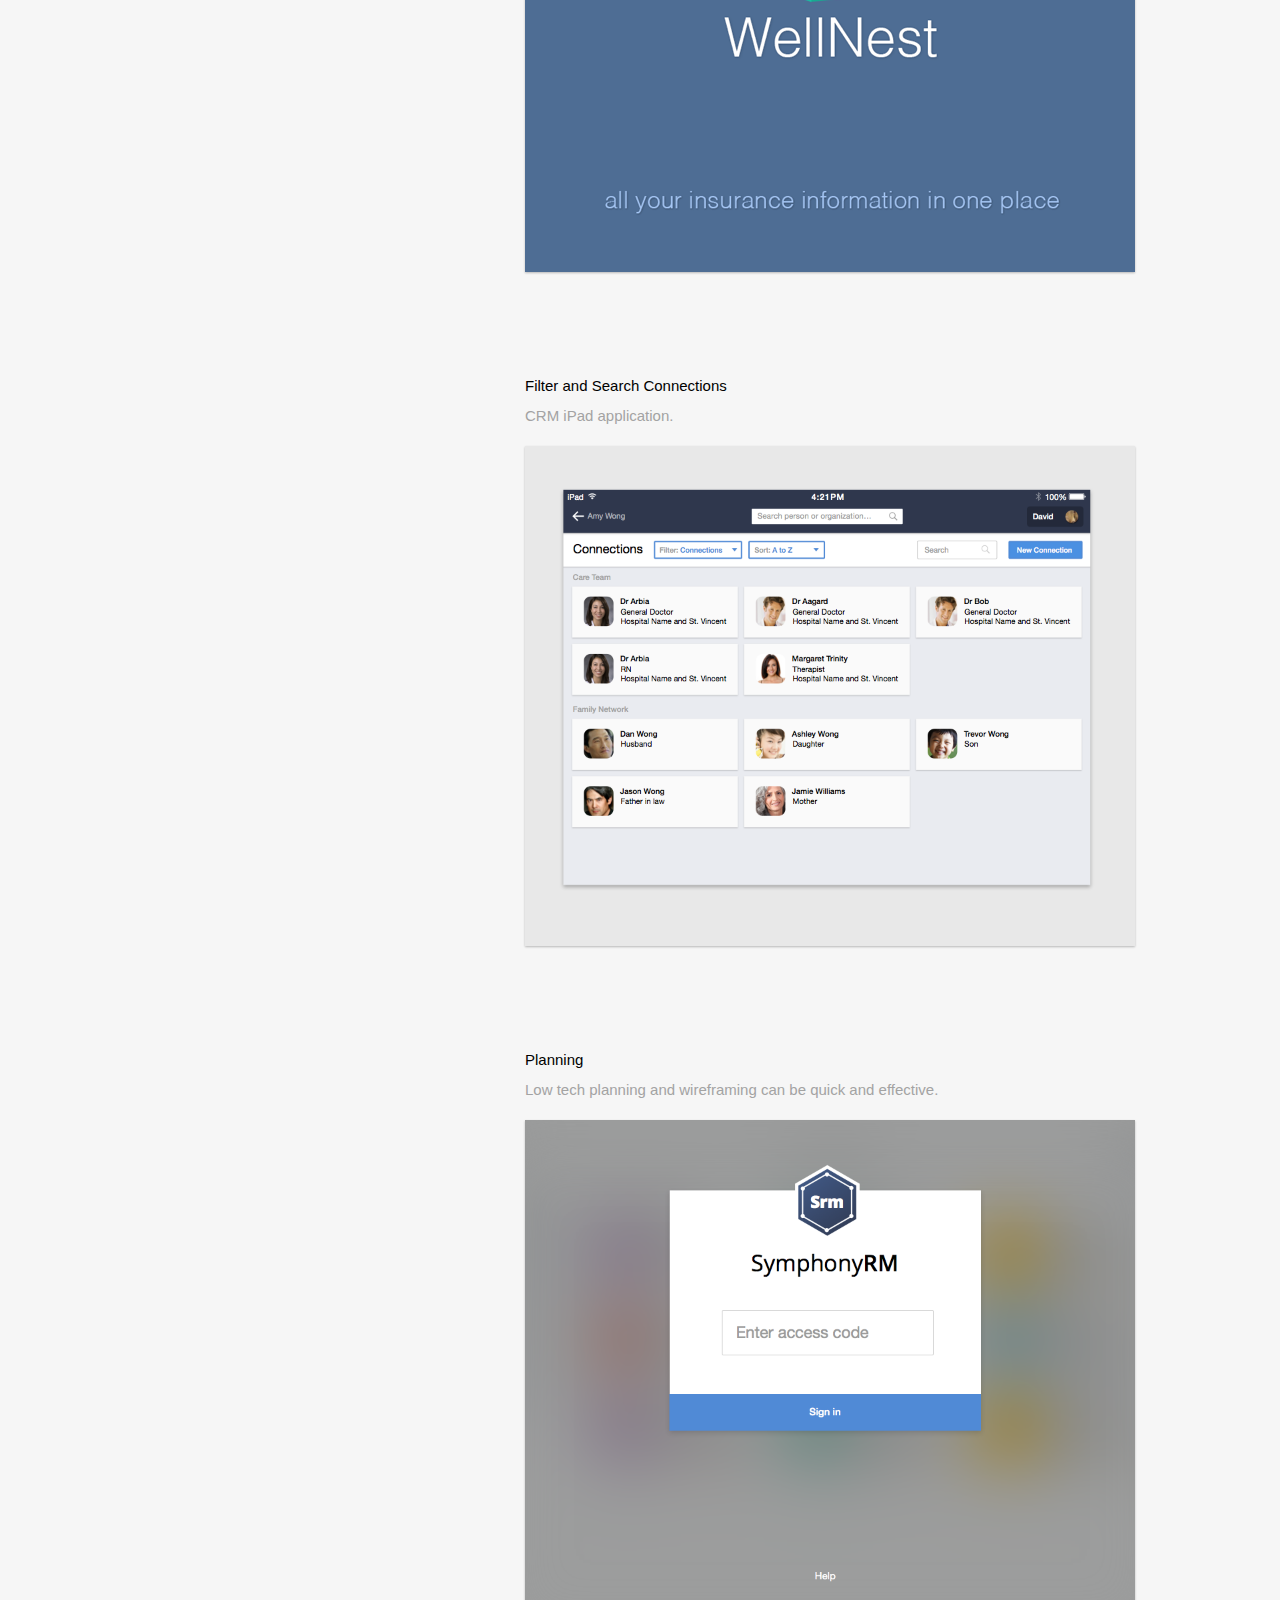
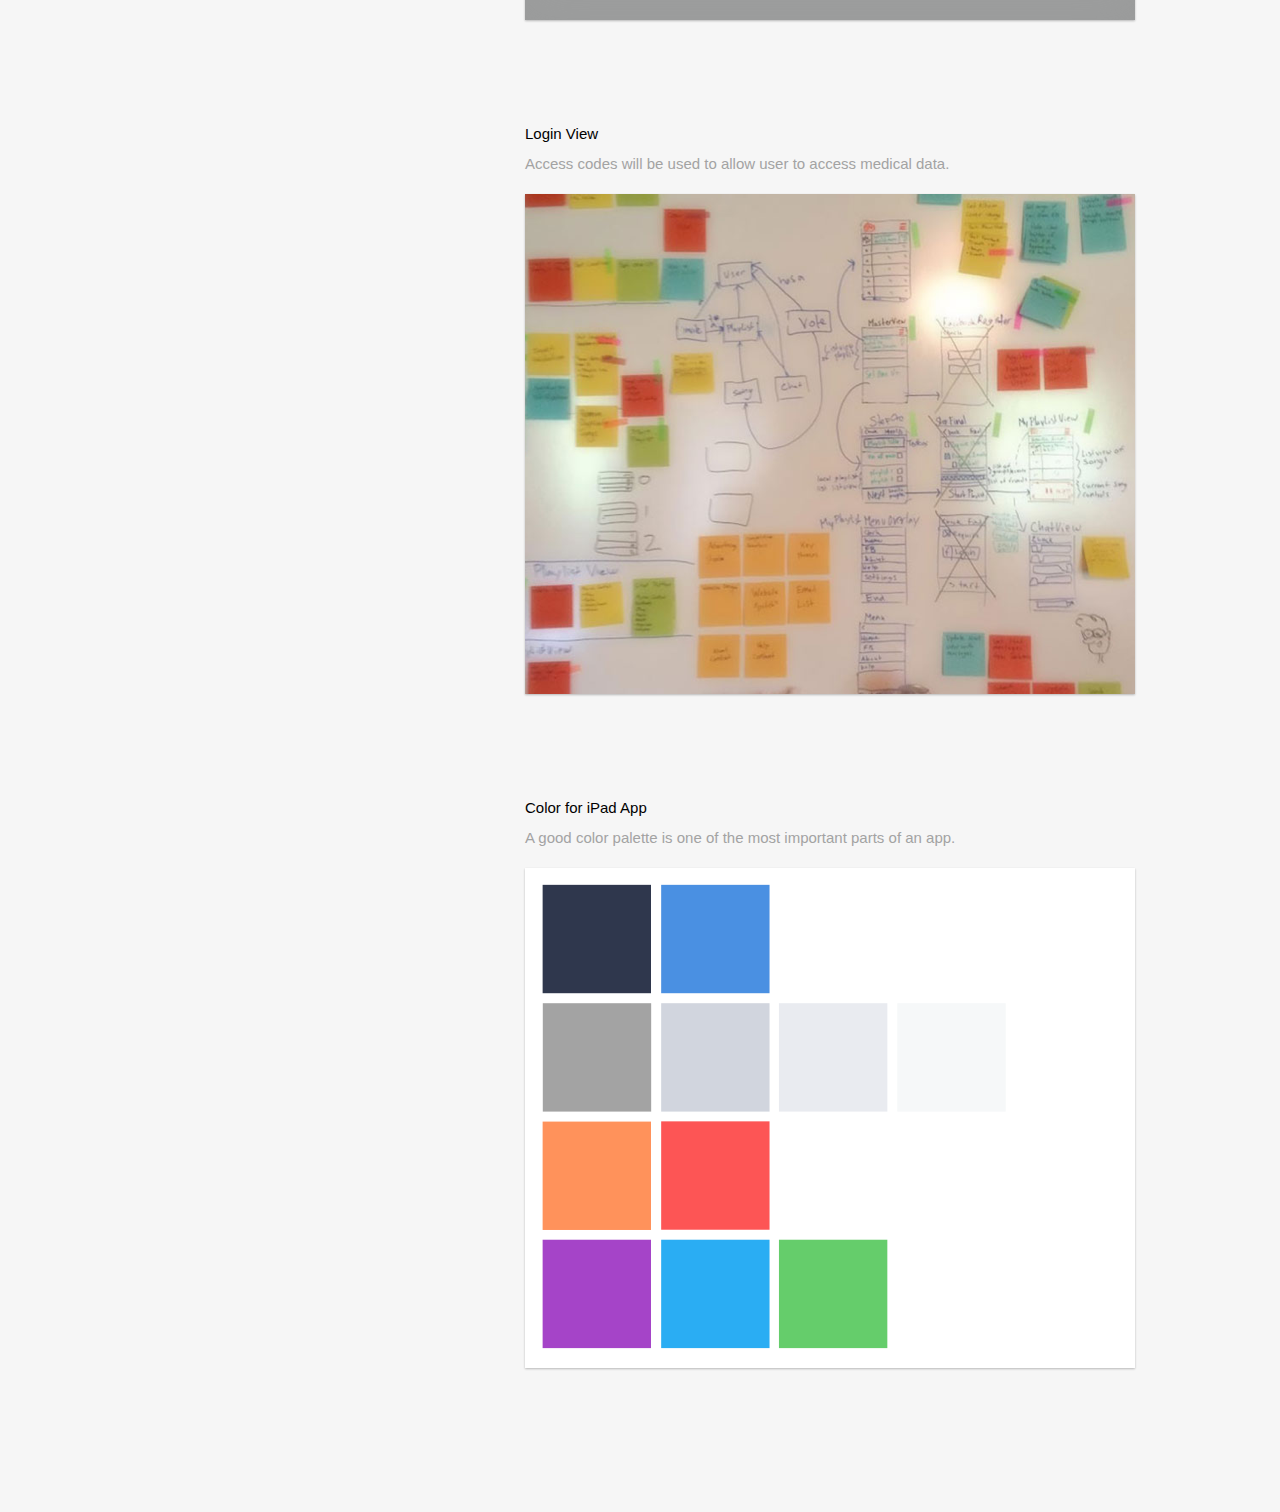
==== commit 64883fcb: "new item" ====
--- a/index.html
+++ b/index.html
@@ -35,12 +35,7 @@
     <div id="gallery-bg"></div>
     <div id="img-wrap">
         <div id="current-img">
-            <!--<div class="leftNav">
-                <img src="images/left.png" width="30px" />
-            </div>
-            <div class="rightNav">
-                <img src="images/right.png" width="30px" />
-            </div>-->
+           
         </div>
 
     </div>
@@ -51,18 +46,6 @@
 
     <ul id="images">
 
-        <!--<li class="img-thumb" num="1" type="jpg" style='background-image:url("im/thumbs/1.jpg")'></li>
-        <li class="img-thumb" num="2" type="jpg" style='background-image:url("im/thumbs/2.jpg")'></li>
-        <li class="img-thumb" num="3" type="jpg" style='background-image:url("im/thumbs/3.jpg")'></li>
-        <li class="img-thumb" num="4" type="png" style='background-image:url("im/thumbs/4.png")'></li>
-        <li class="img-thumb" num="5" type="png" style='background-image:url("im/thumbs/5.png")'></li>
-        <li class="img-thumb" num="6" type="png" style='background-image:url("im/thumbs/6.png")'></li>
-        <li class="img-thumb" num="7" type="png" style='background-image:url("im/thumbs/7.png")'></li>
-        <li class="img-thumb" num="8" type="jpg" style='background-image:url("im/thumbs/8.jpg")'></li>
-        <li class="img-thumb" num="9" type="jpg" style='background-image:url("im/thumbs/9.jpg")'></li>
-        <li class="img-thumb" num="10" type="jpg" style='background-image:url("im/thumbs/10.jpg")'></li>
-        <li class="img-thumb" num="11" type="png" style='background-image:url("im/thumbs/11.png")'></li>
-        <li class="img-thumb" num="12" type="png" style='background-image:url("im/thumbs/12.png")'></li>-->
        <li class="stream-img-item">
             <h4 class="stronger">Modal Form</h4>
             <h4 class="grey">Updating the modals on our forms in the desktop version of our app to match the iPad app.</h4>
--- a/style.css
+++ b/style.css
@@ -748,6 +748,9 @@
         font-weight:200;
         line-height:20px;
         
+    }
+    .stream-img{
+    	background:#fff;
     }
     .stream-img-item{
         text-align:left;
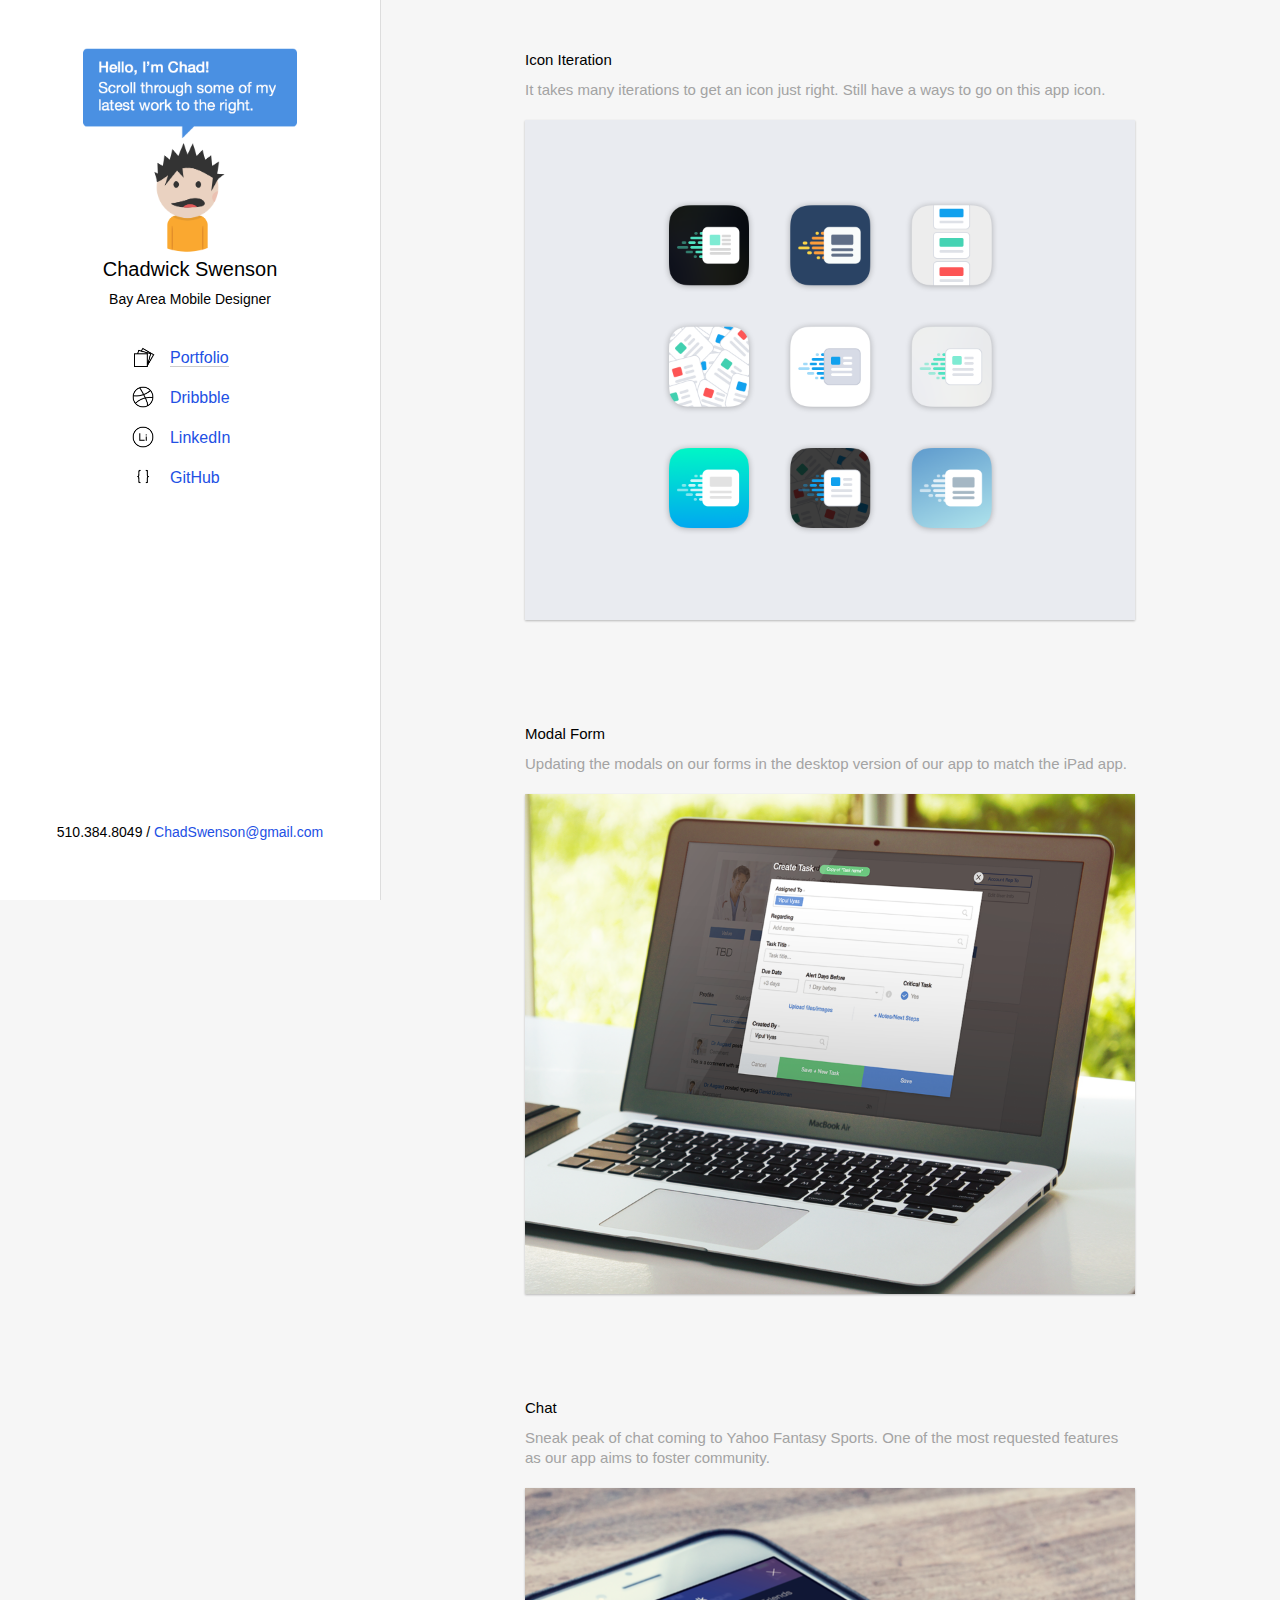
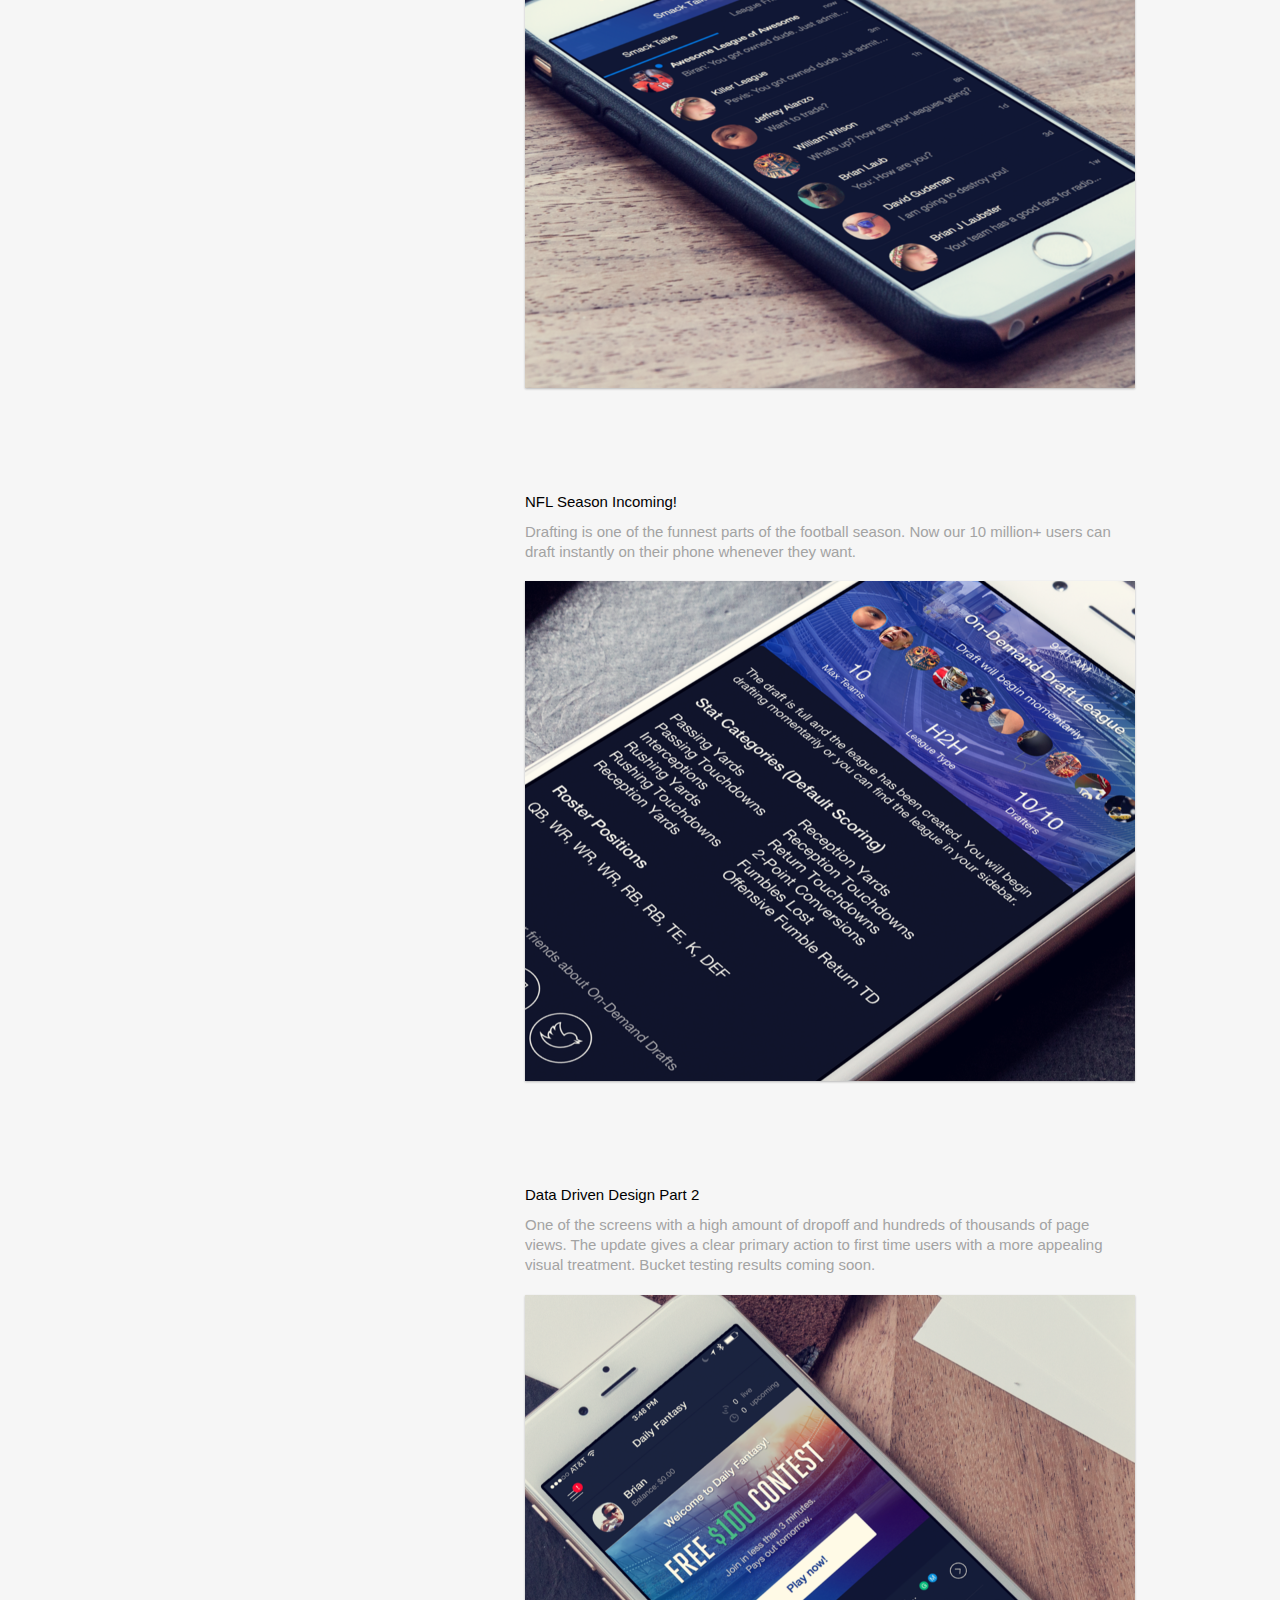
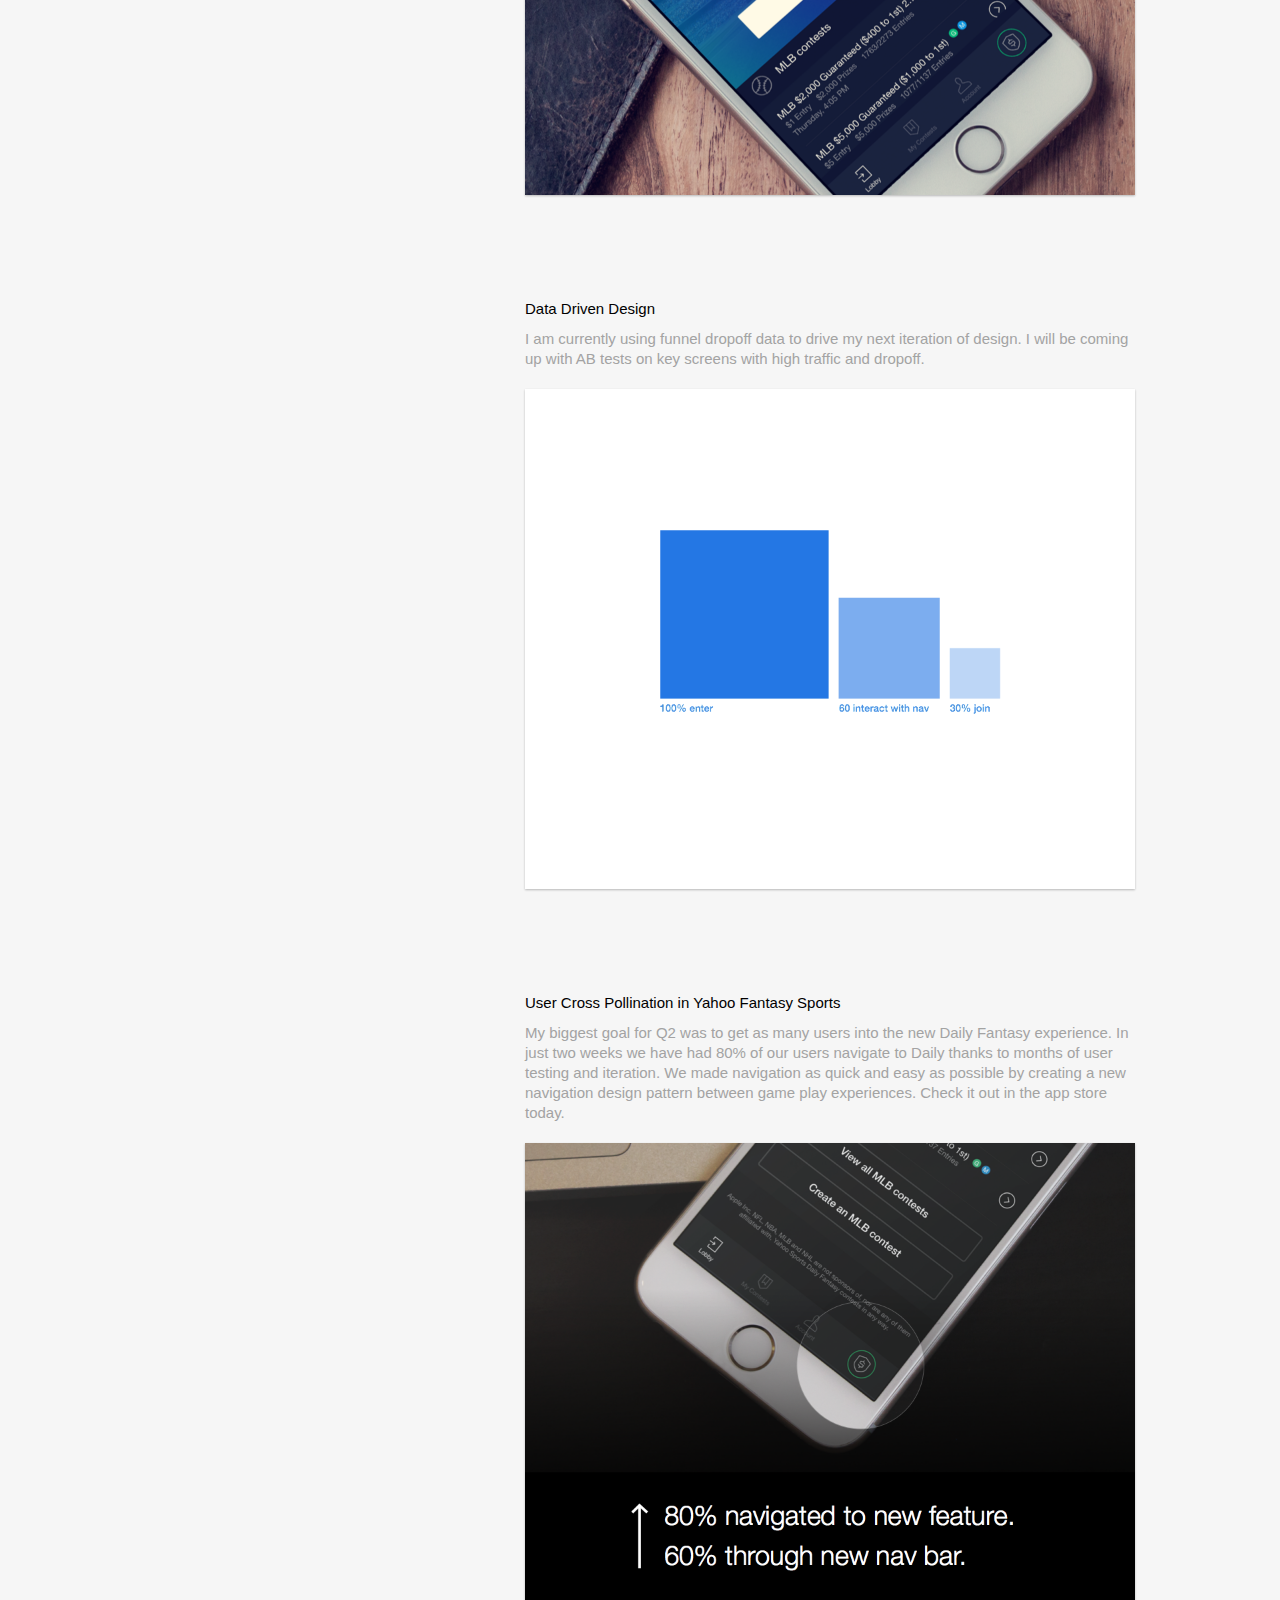
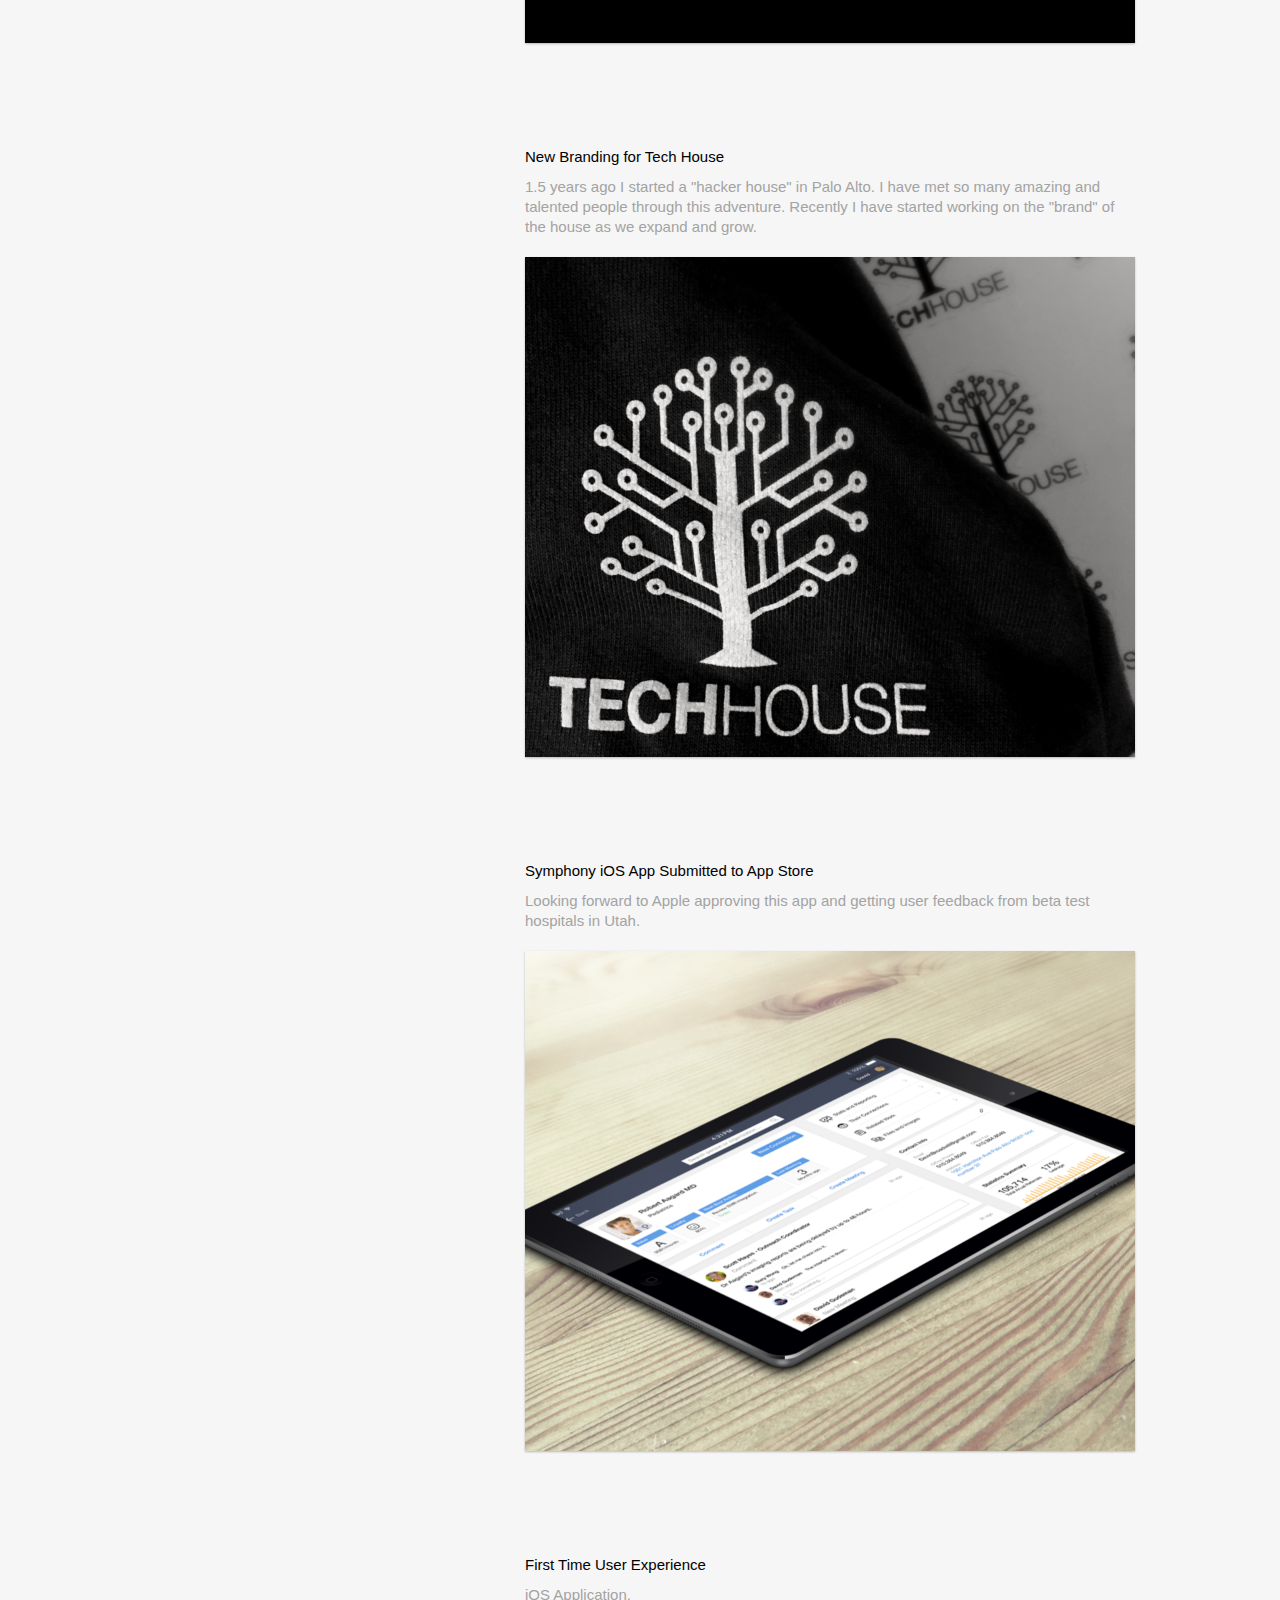
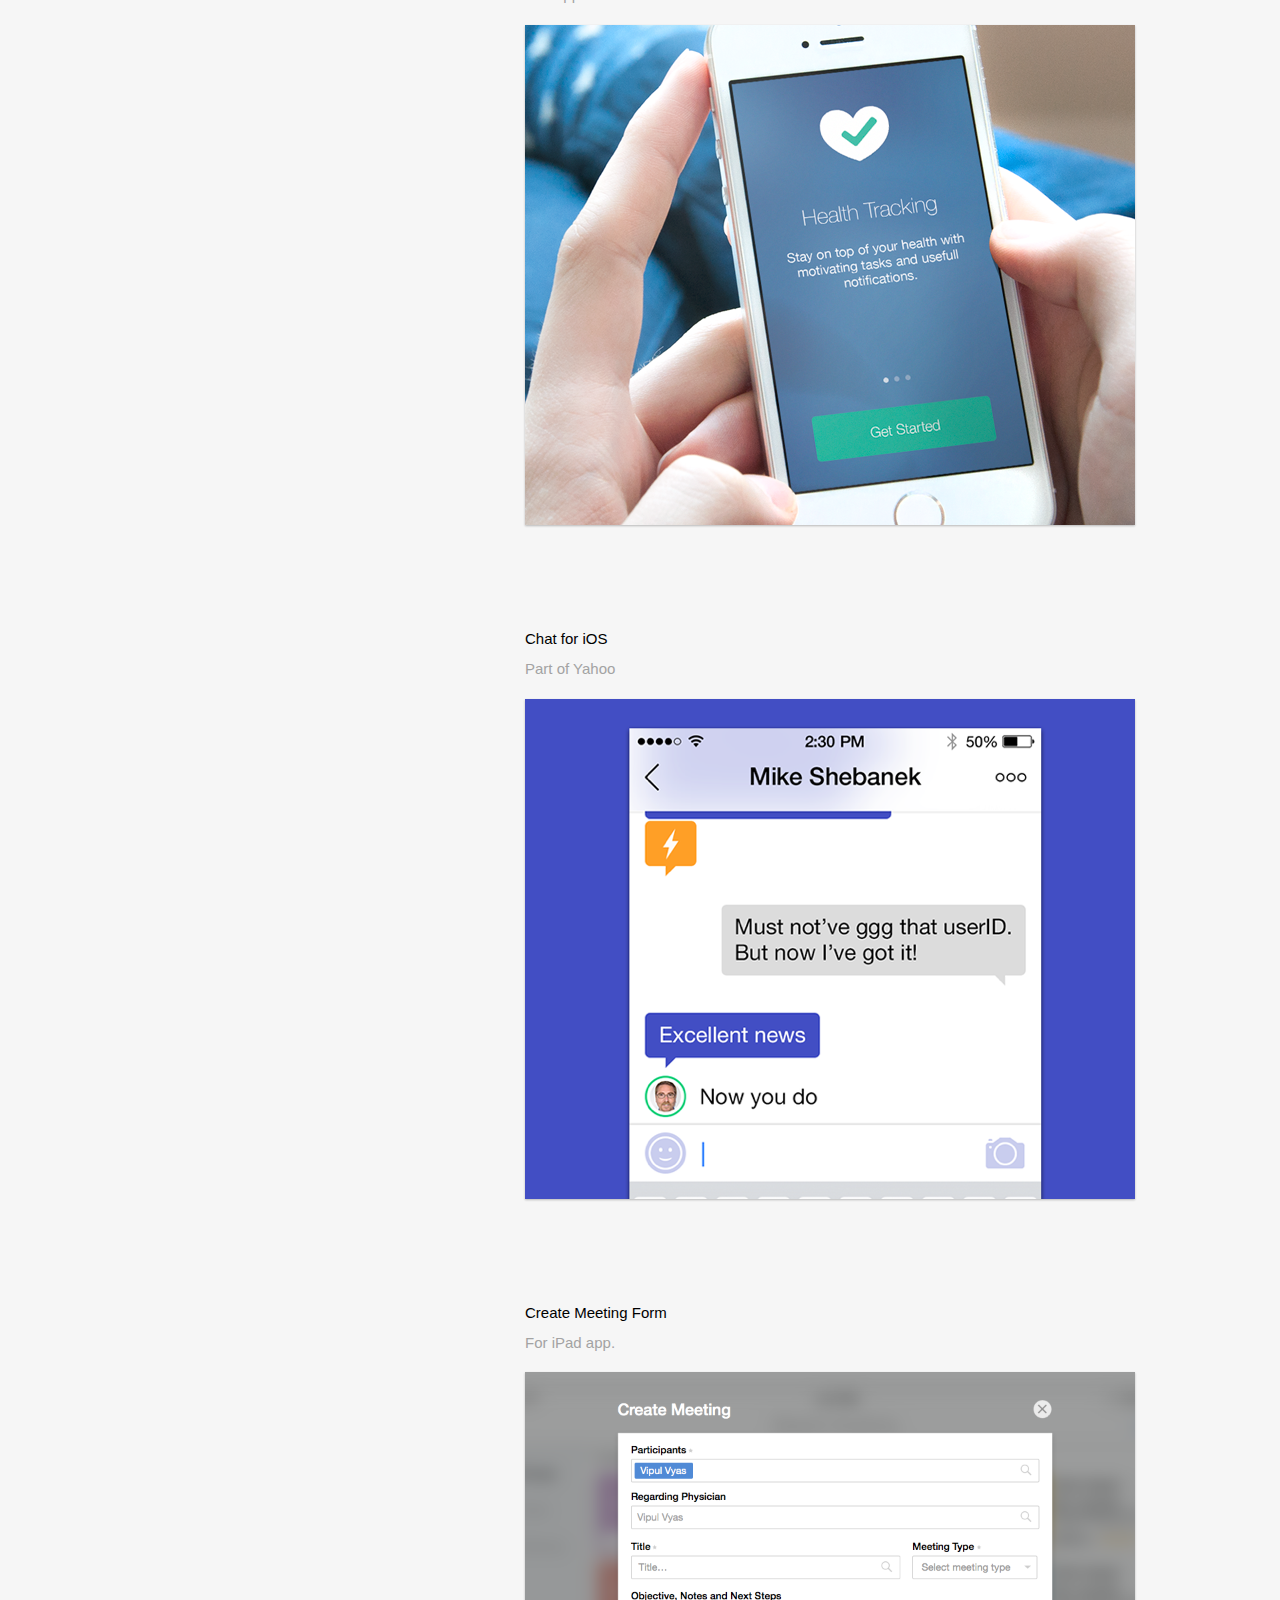
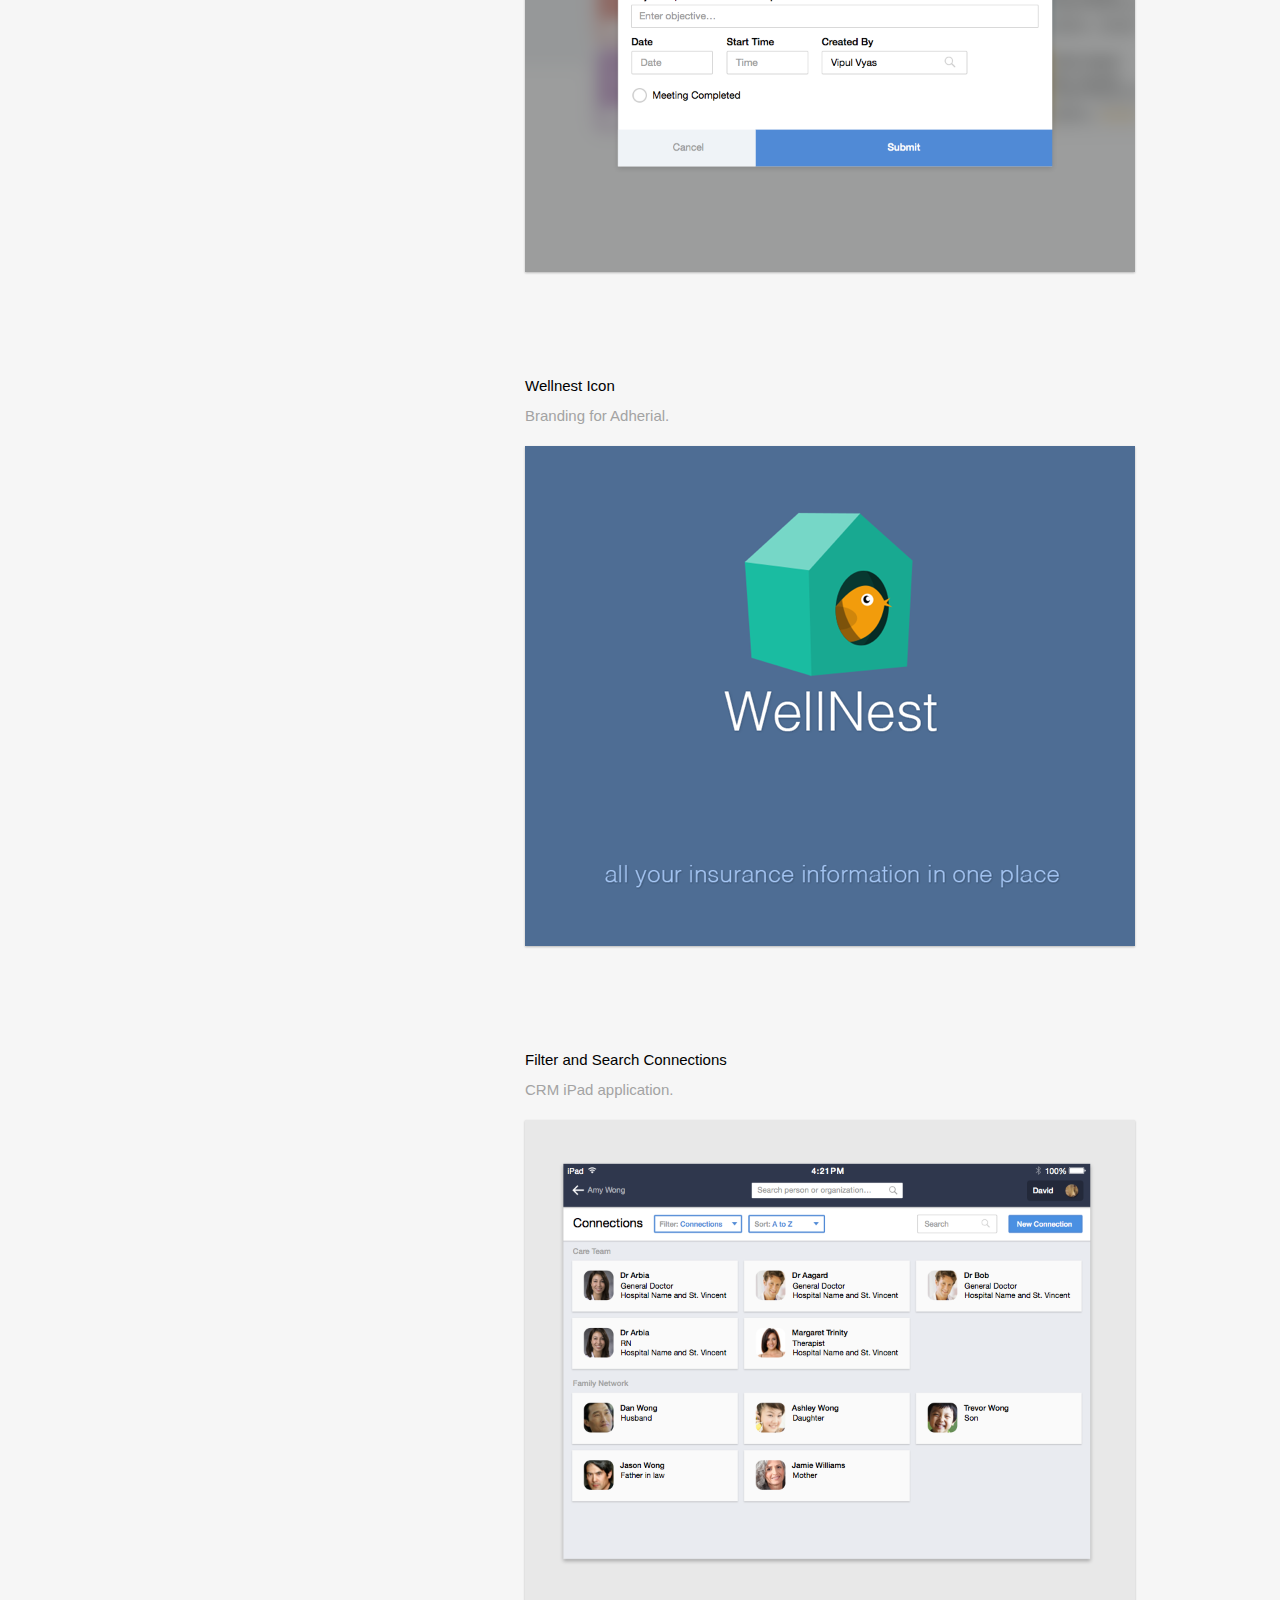
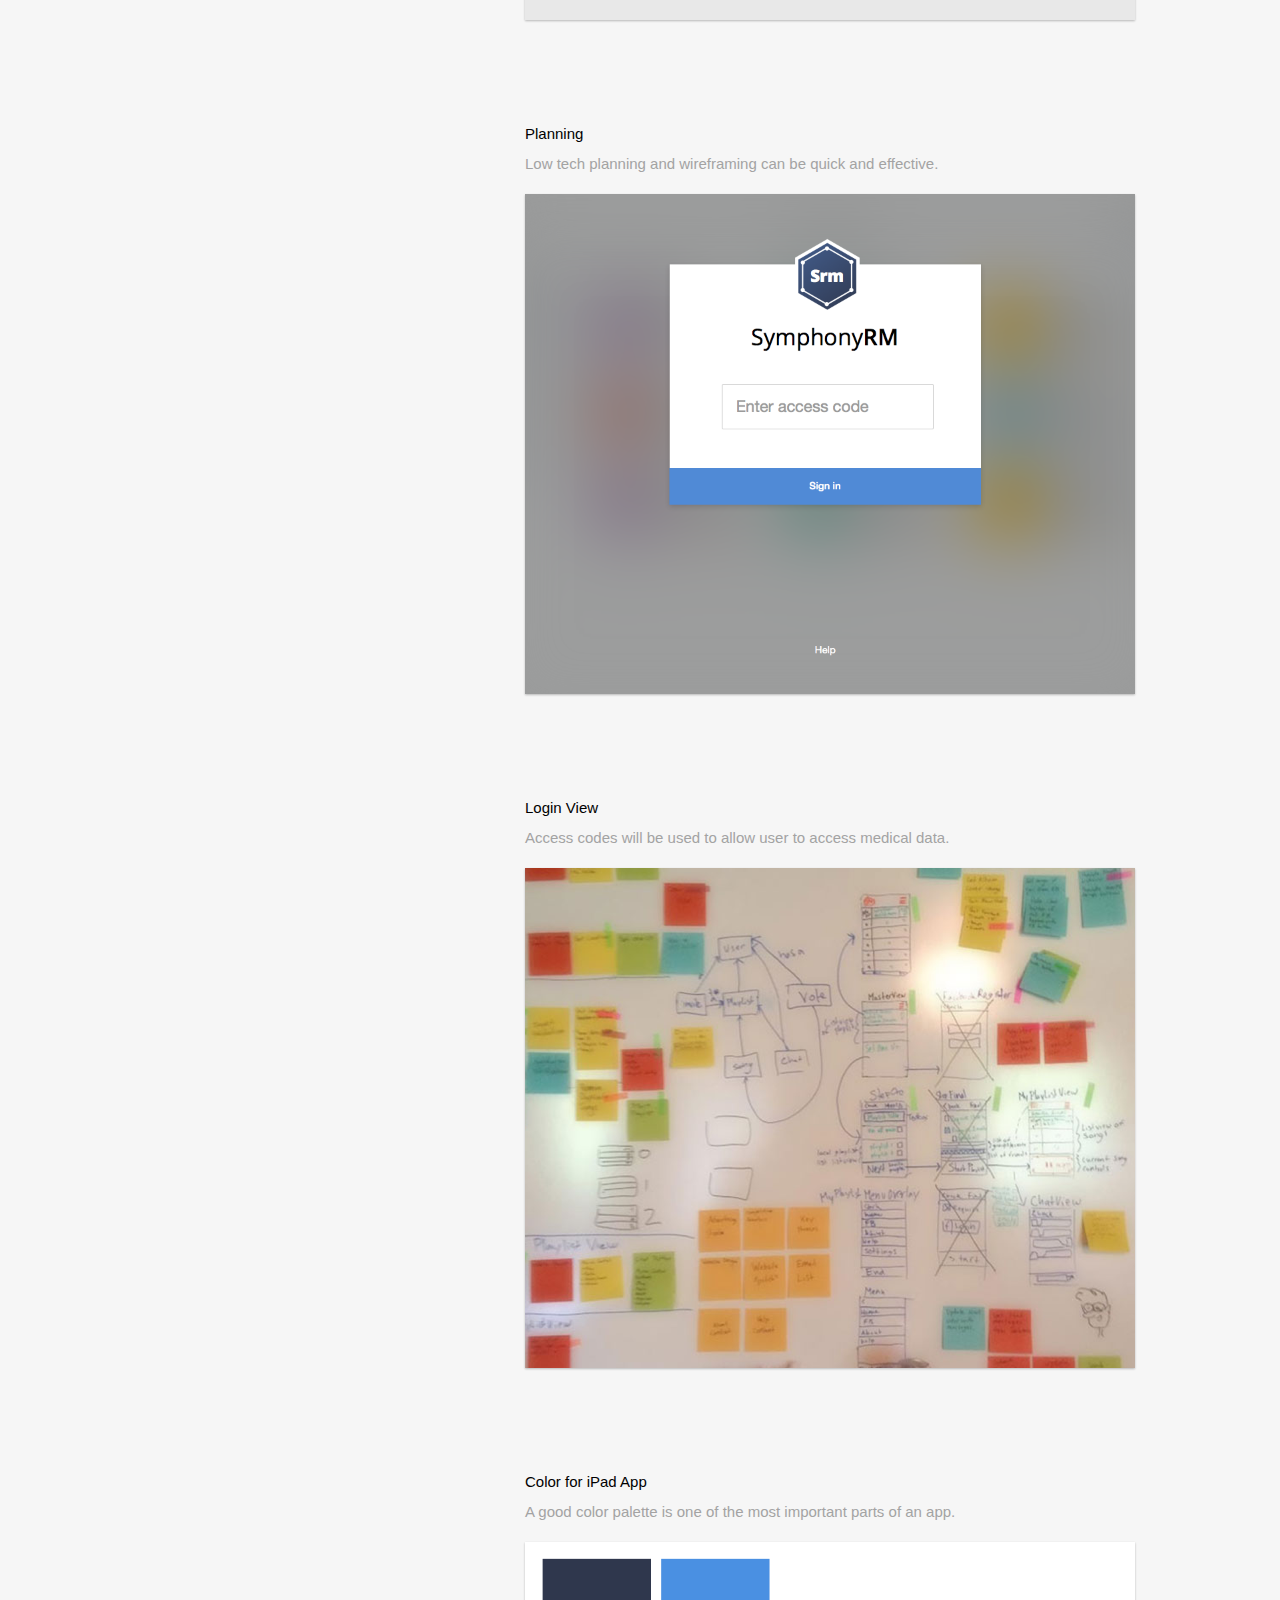
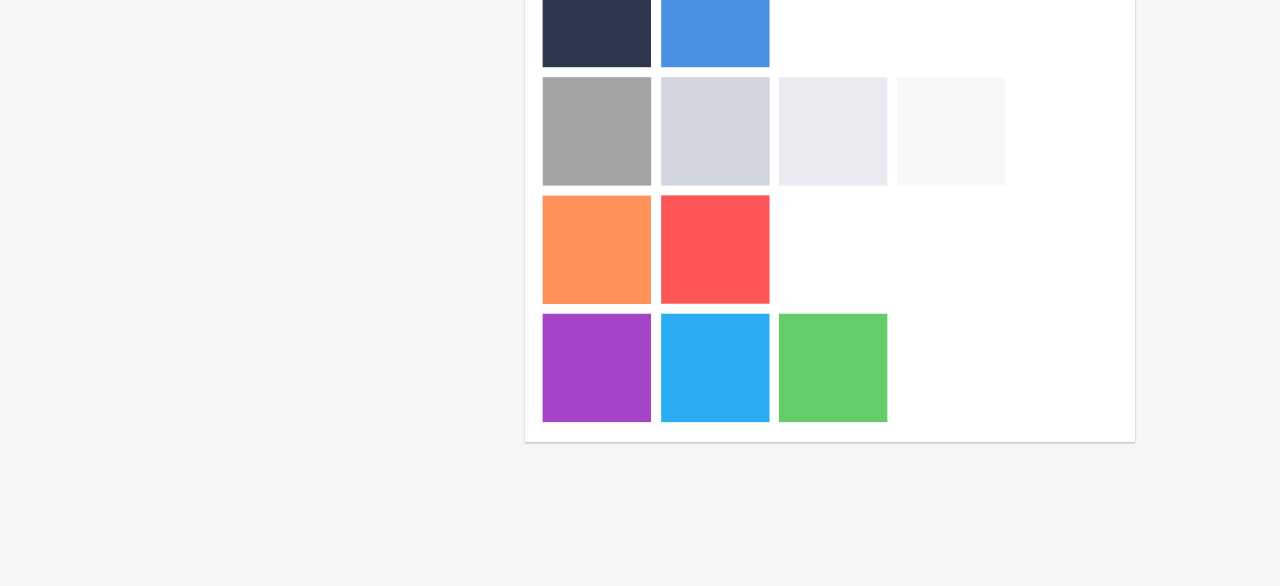
==== commit e4292f02: "new portfolio item" ====
--- a/index.html
+++ b/index.html
@@ -45,7 +45,11 @@
     <img src="stream-images/dude2.png" width="310px" class="mobile-guy" />
 
     <ul id="images">
-
+        <li class="stream-img-item">
+            <h4 class="stronger">Icon Iteration</h4>
+            <h4 class="grey">It takes many iterations to get an icon just right. Still have a ways to go on this app icon.</h4>
+            <img class="stream-img" src="stream-images/icon.png" width="610px" height="500px"/>
+        </li>
        <li class="stream-img-item">
             <h4 class="stronger">Modal Form</h4>
             <h4 class="grey">Updating the modals on our forms in the desktop version of our app to match the iPad app.</h4>
@@ -138,8 +142,6 @@
             <h4 class="grey">A good color palette is one of the most important parts of an app.</h4>
             <img class="stream-img" src="stream-images/img2.png" />
         </li>
-
-
 
     </ul>
 
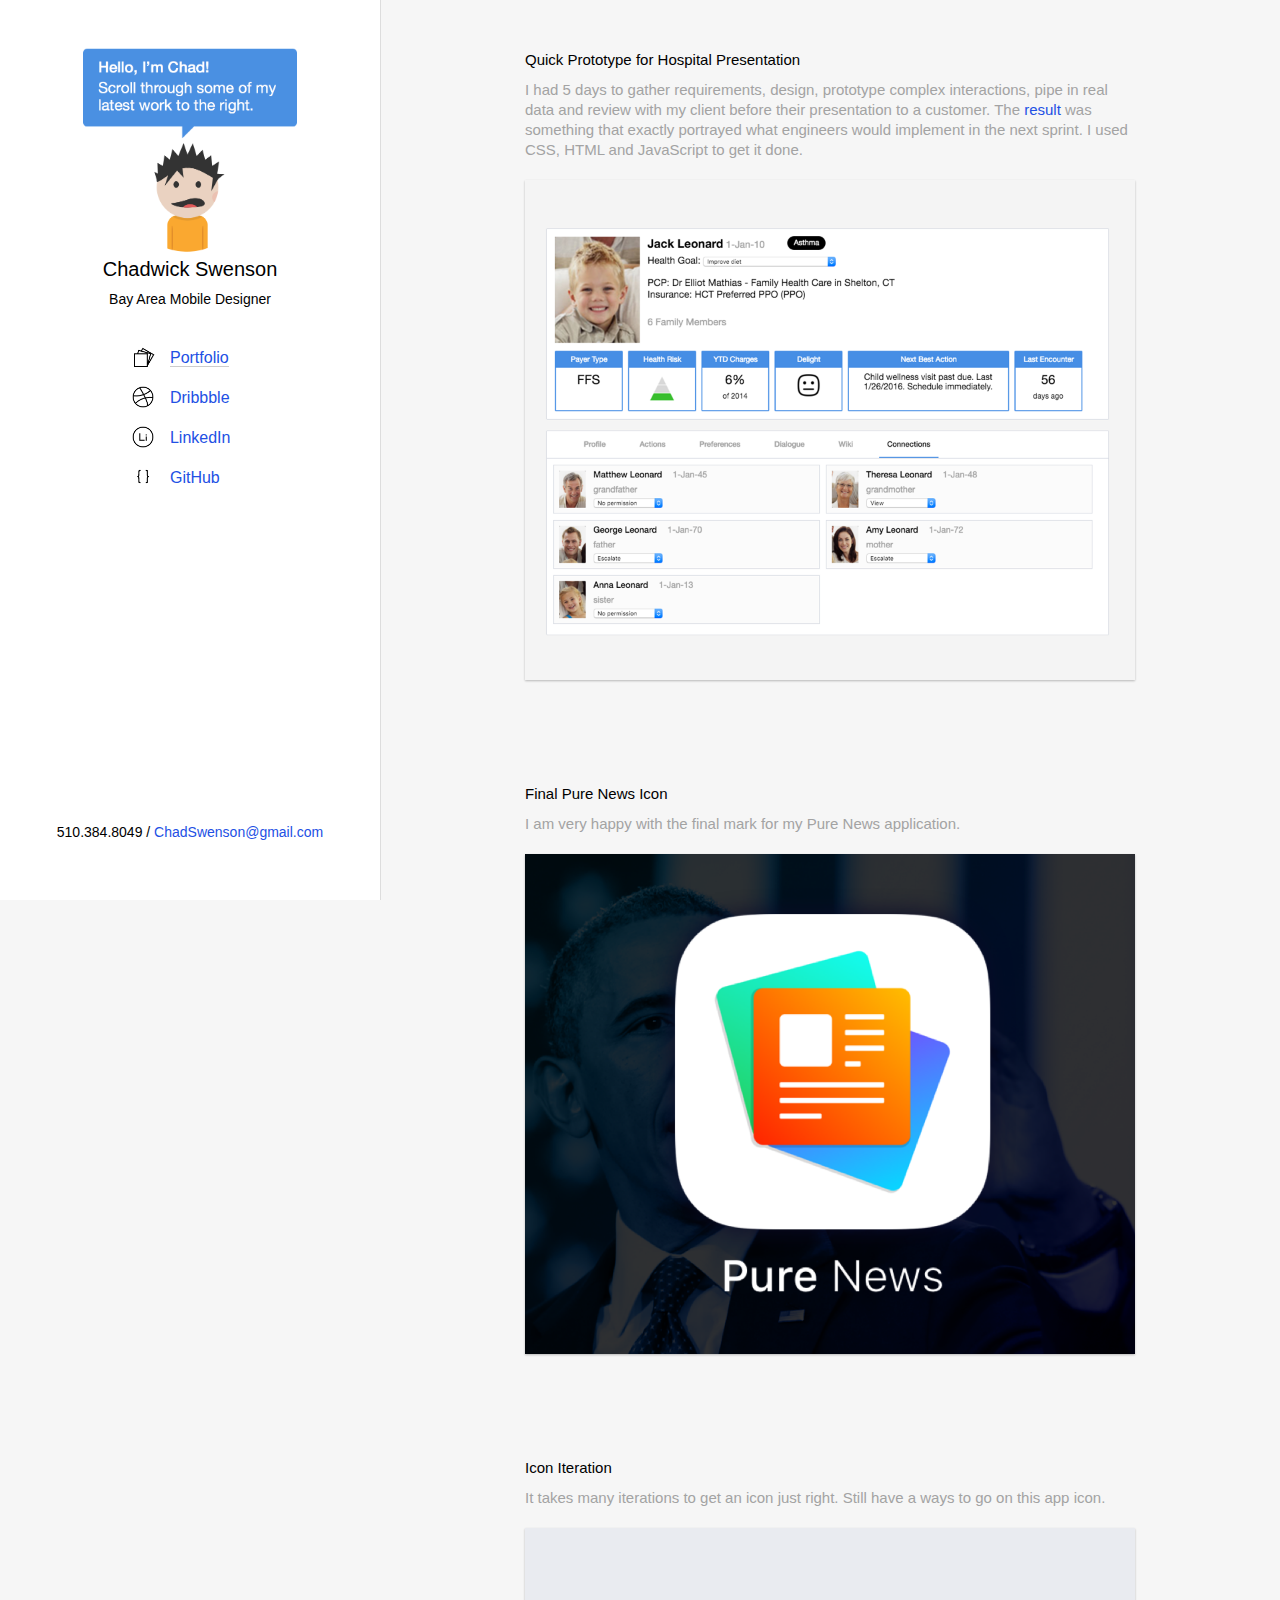
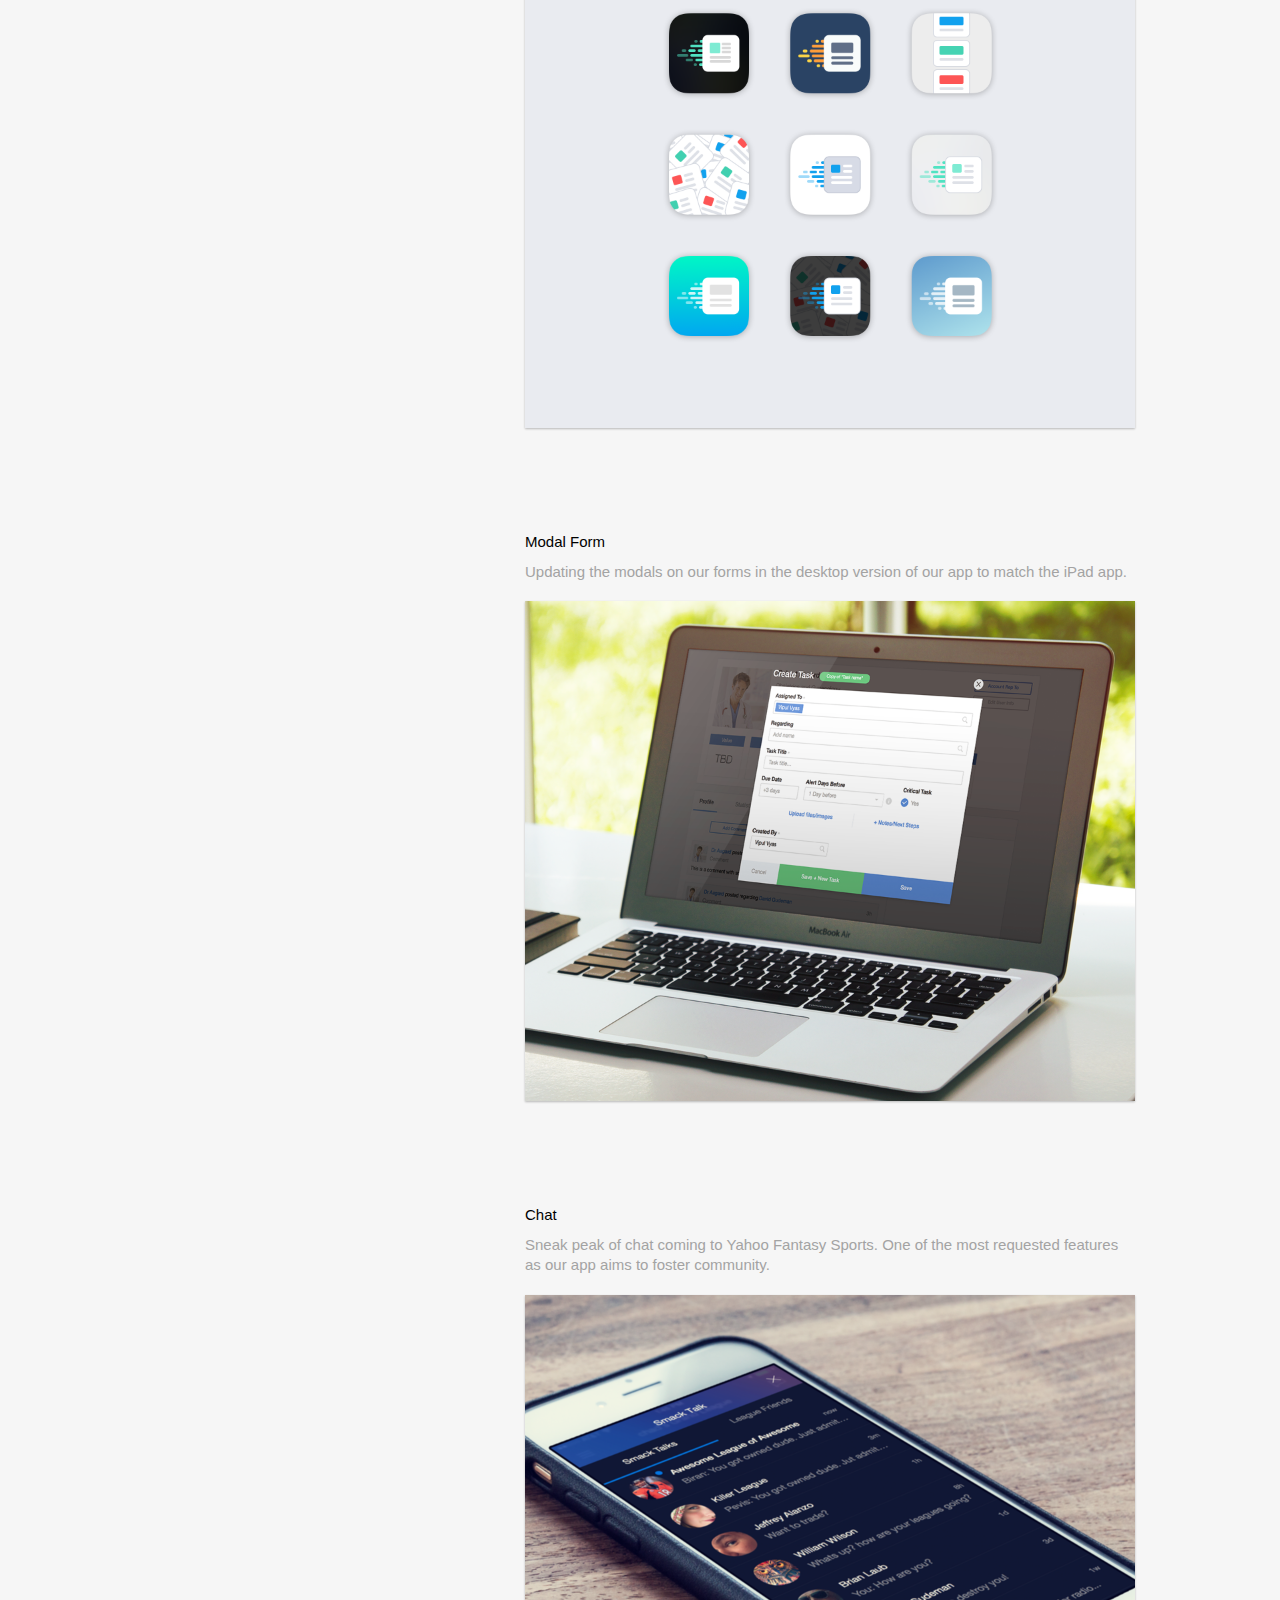
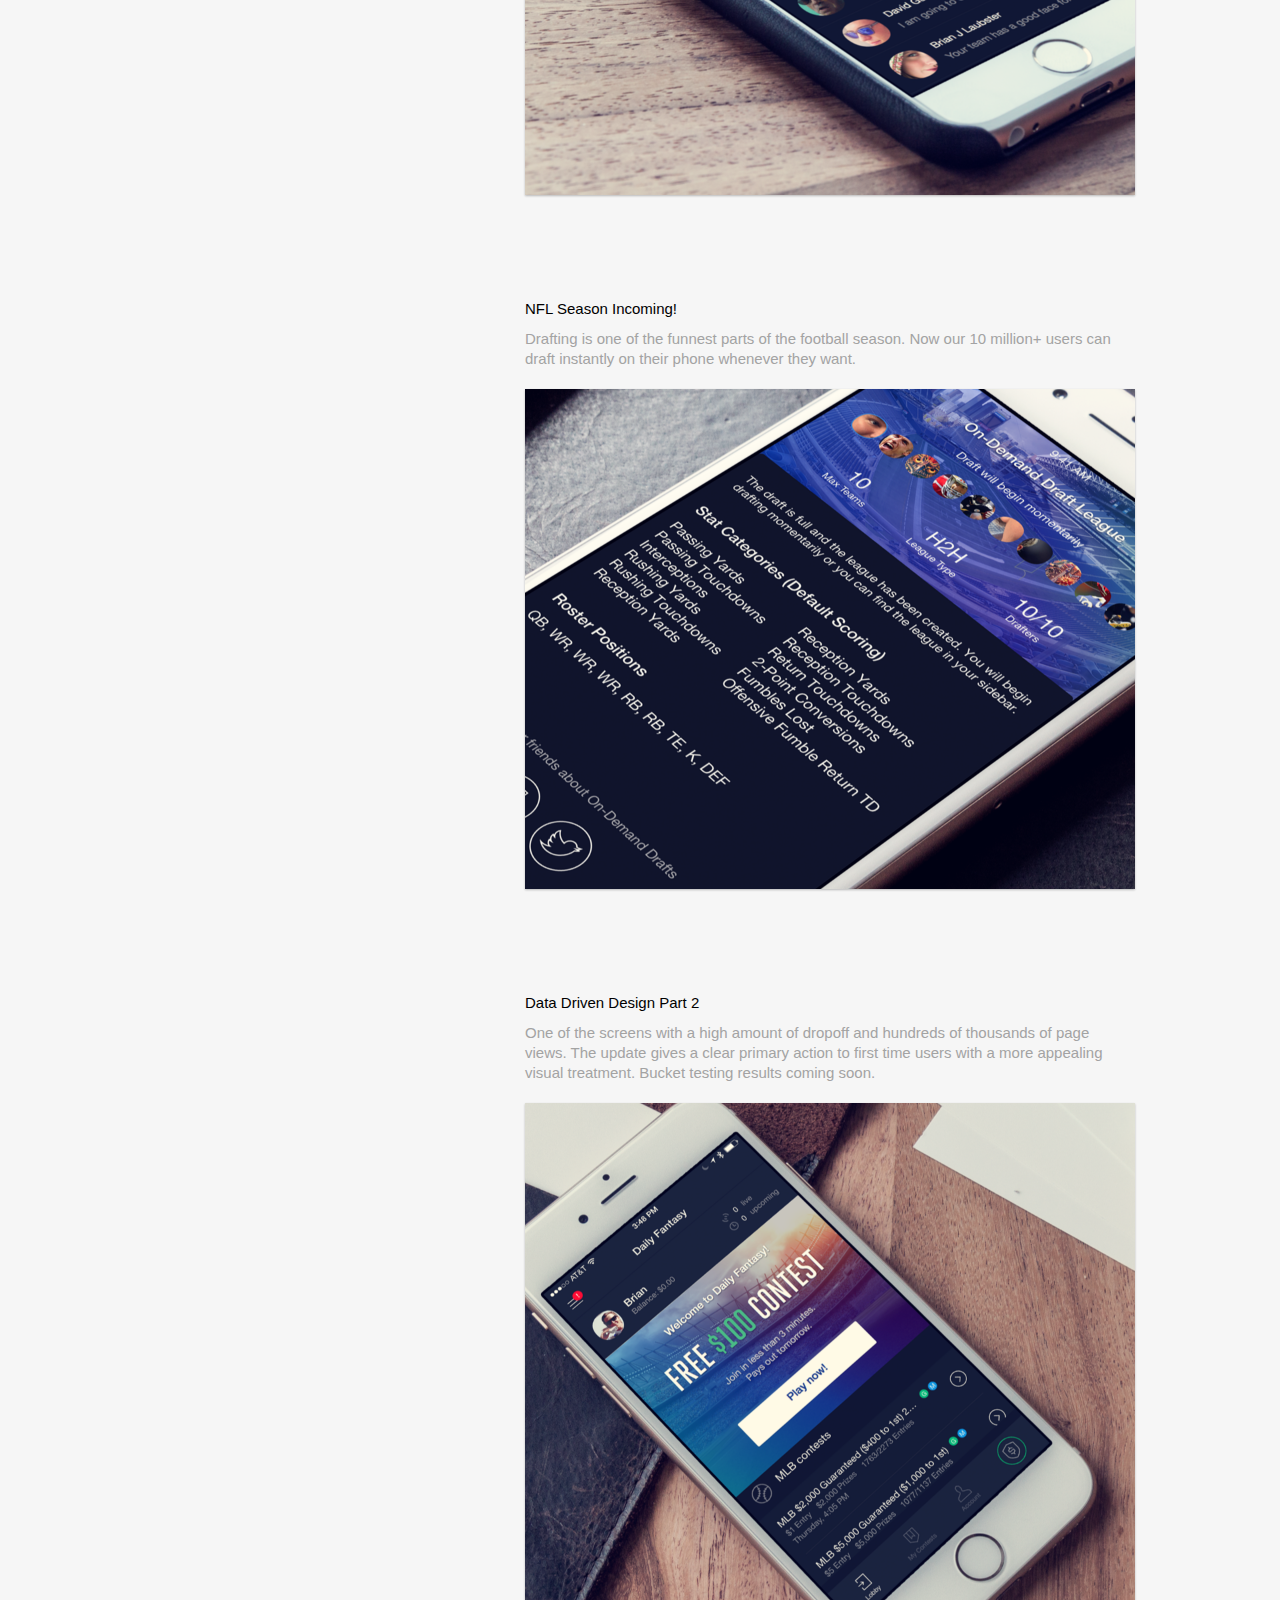
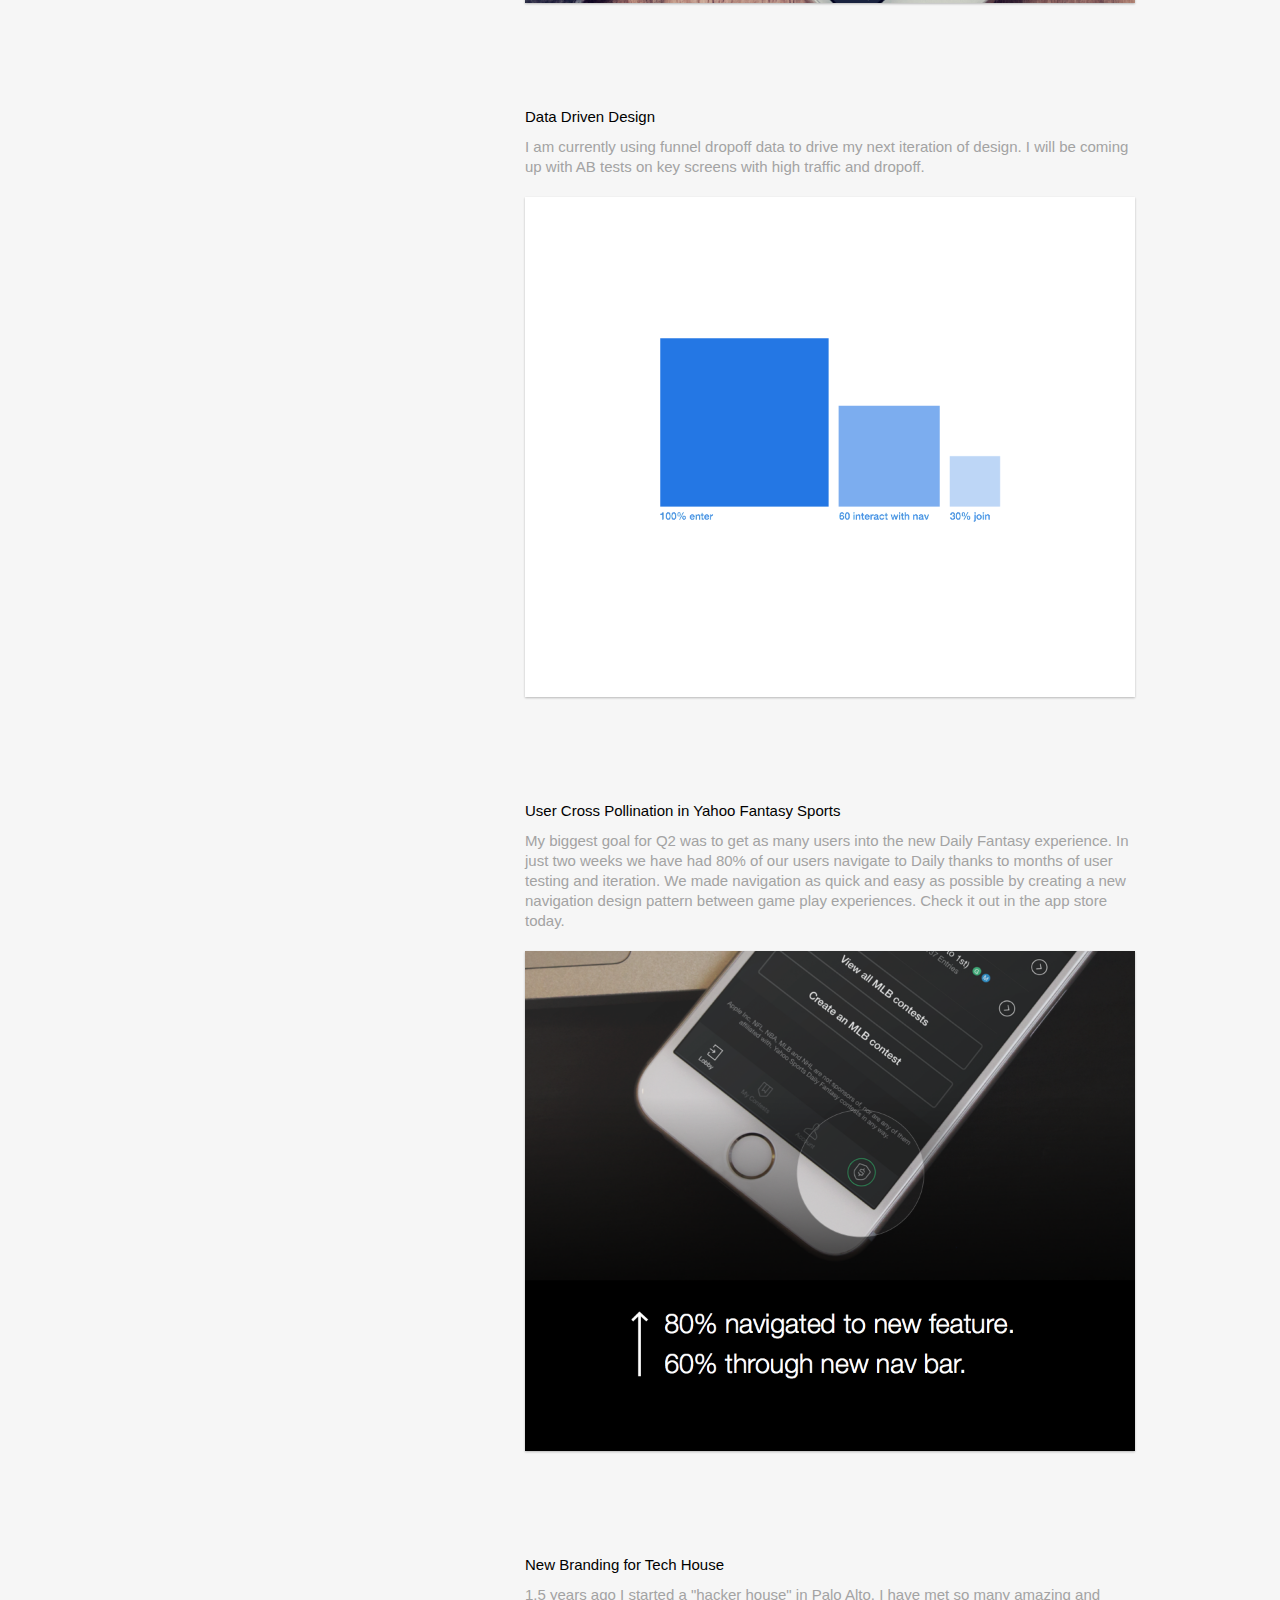
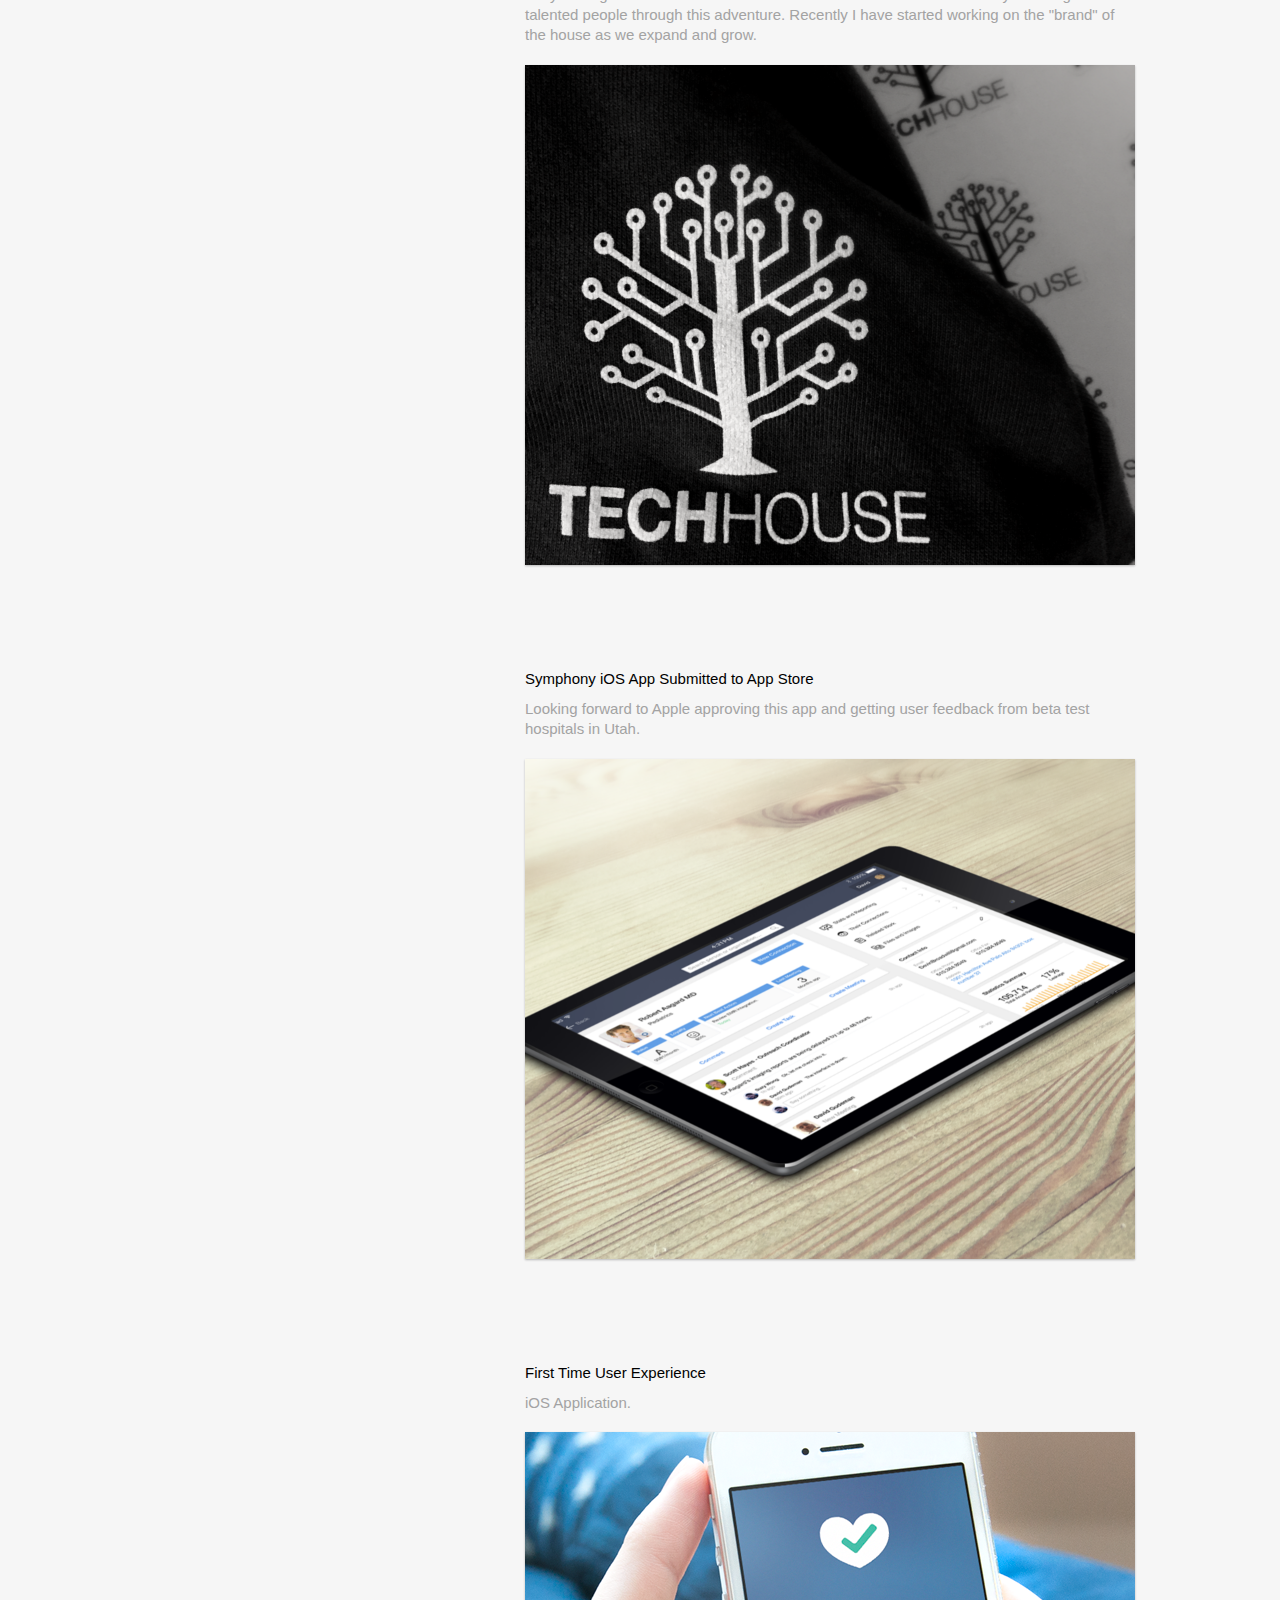
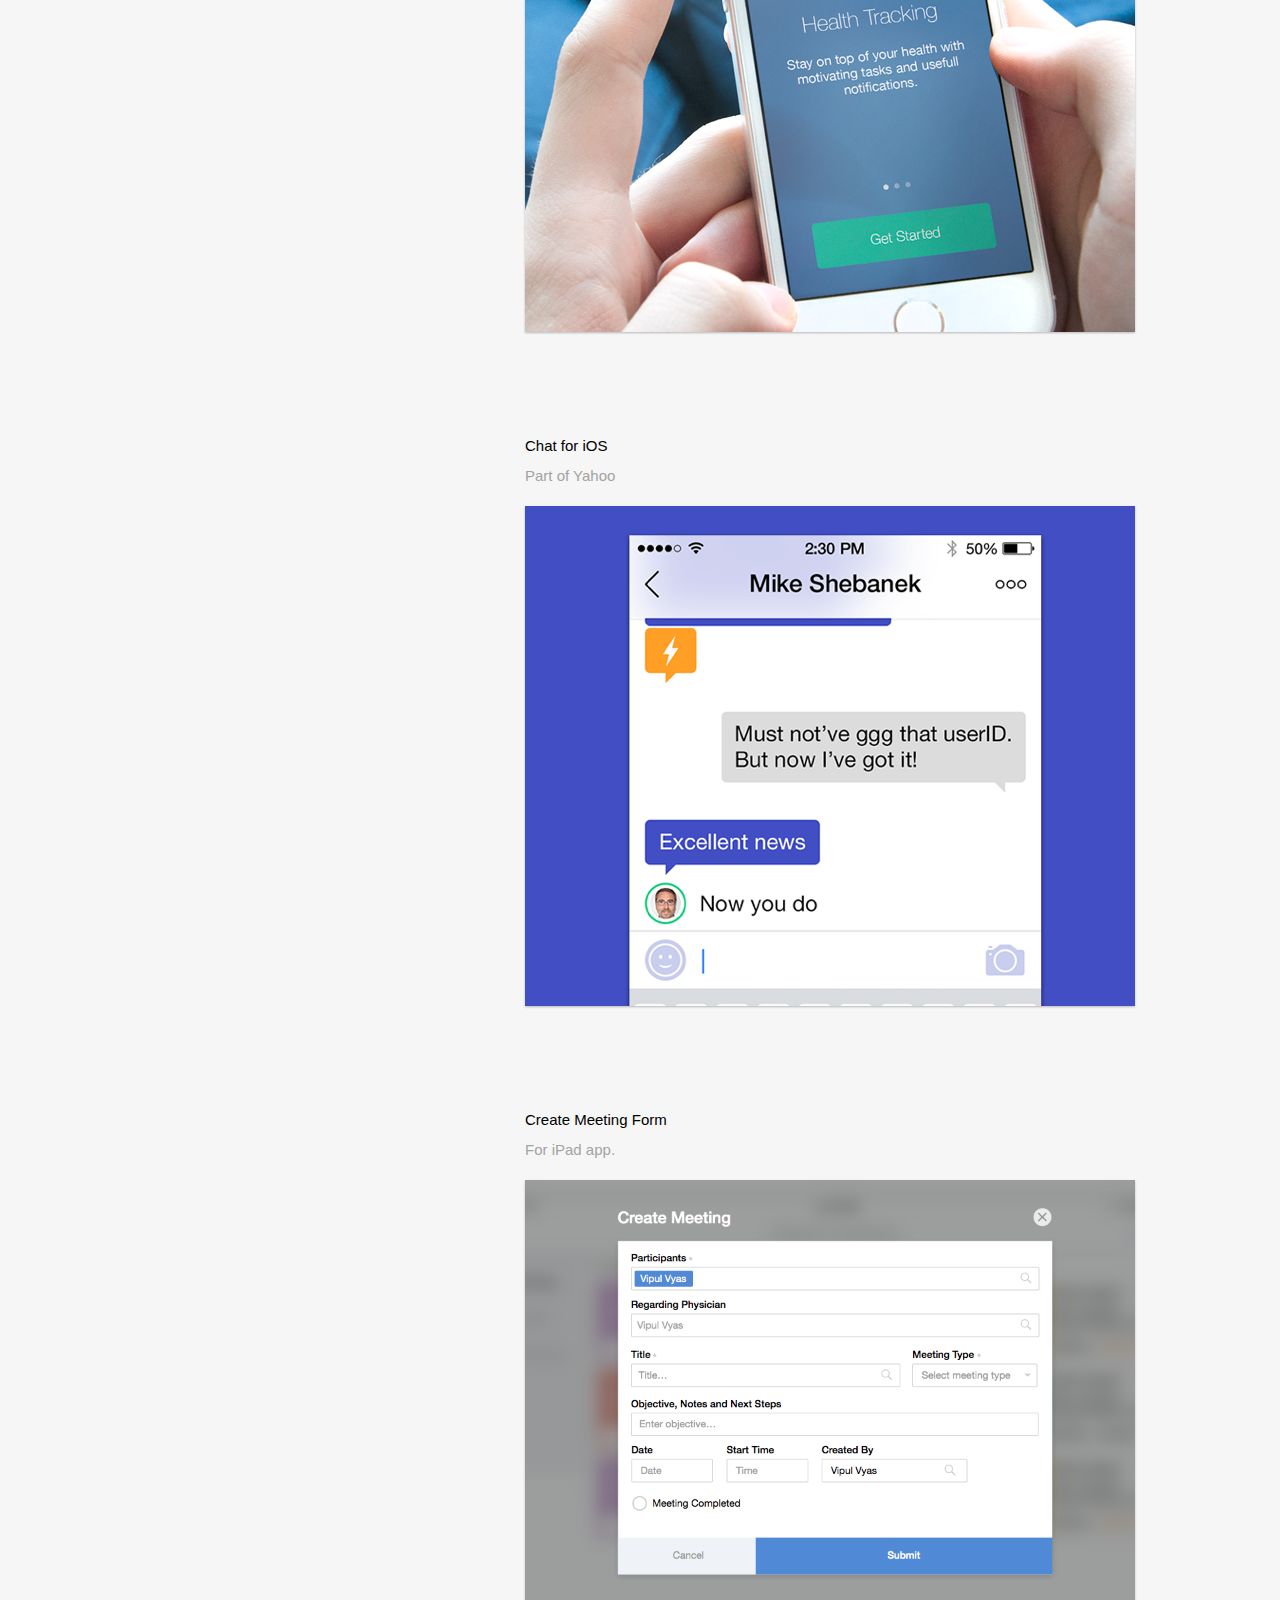
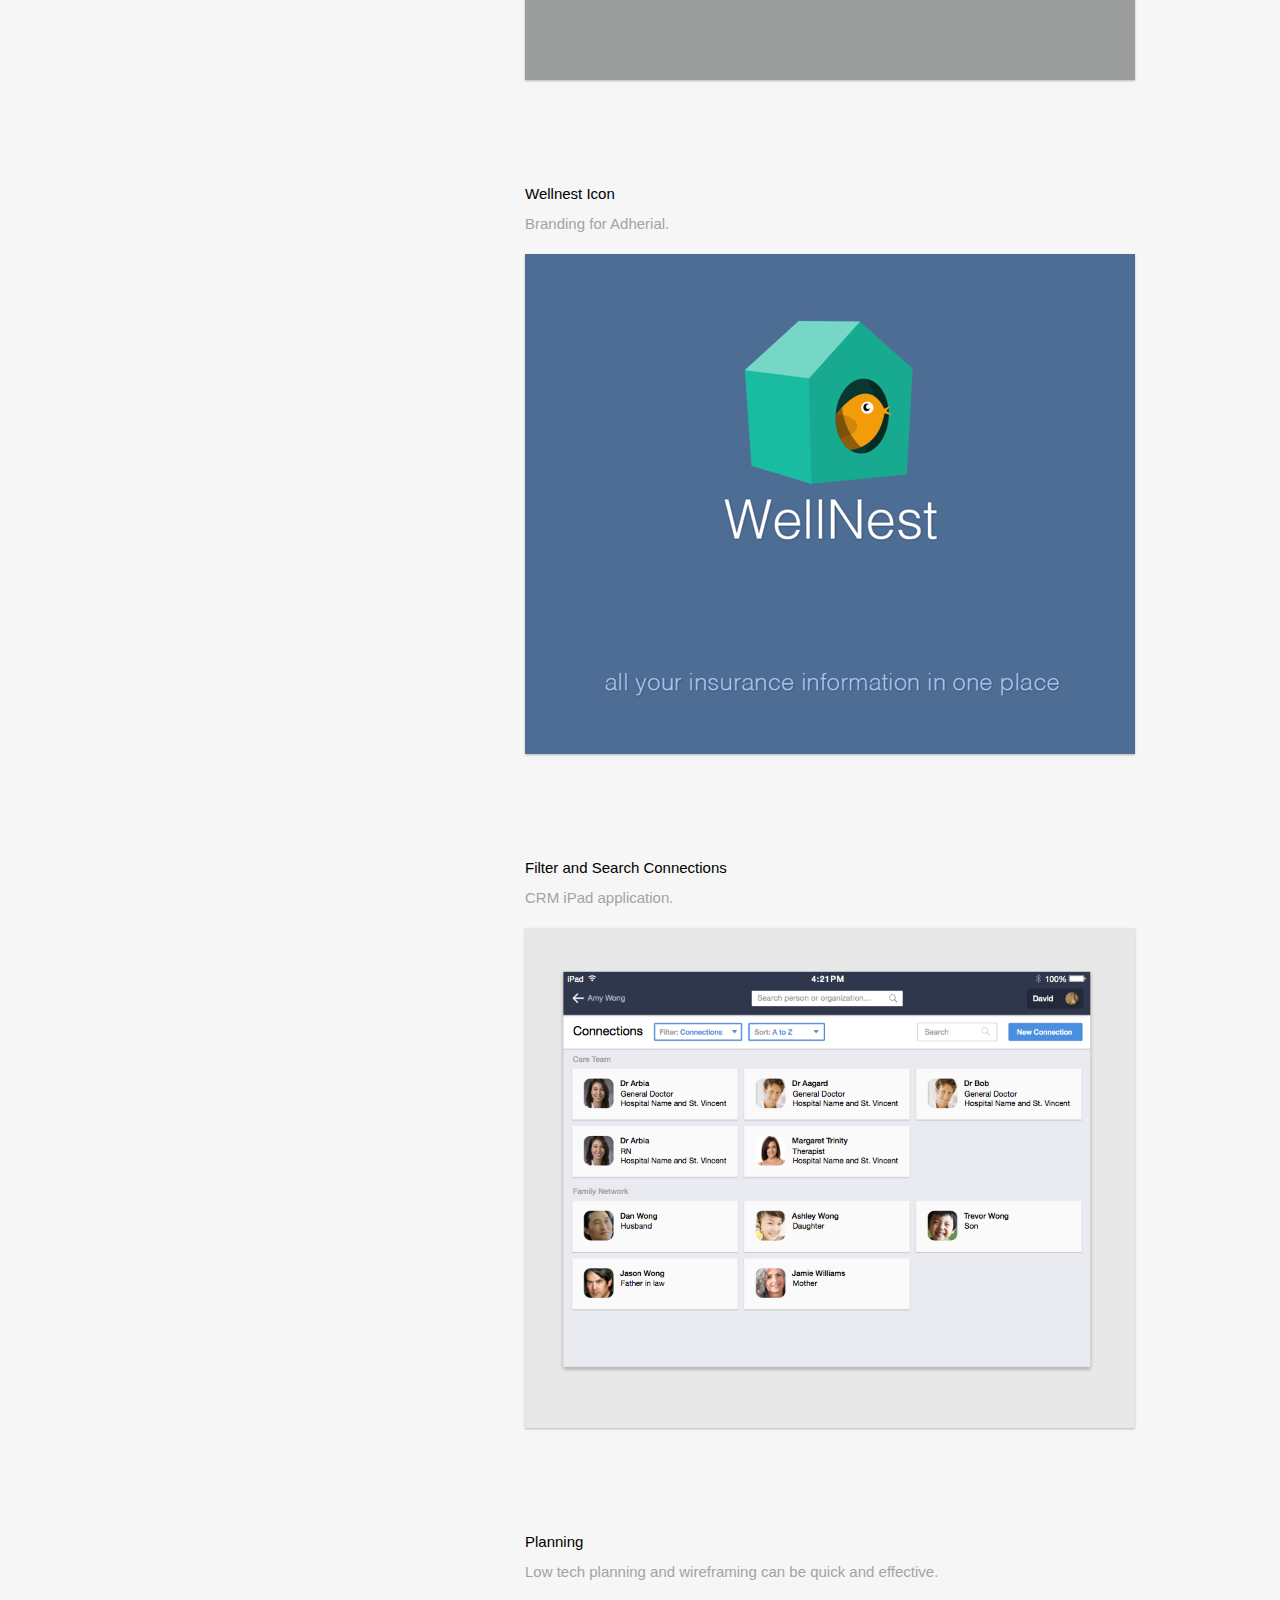
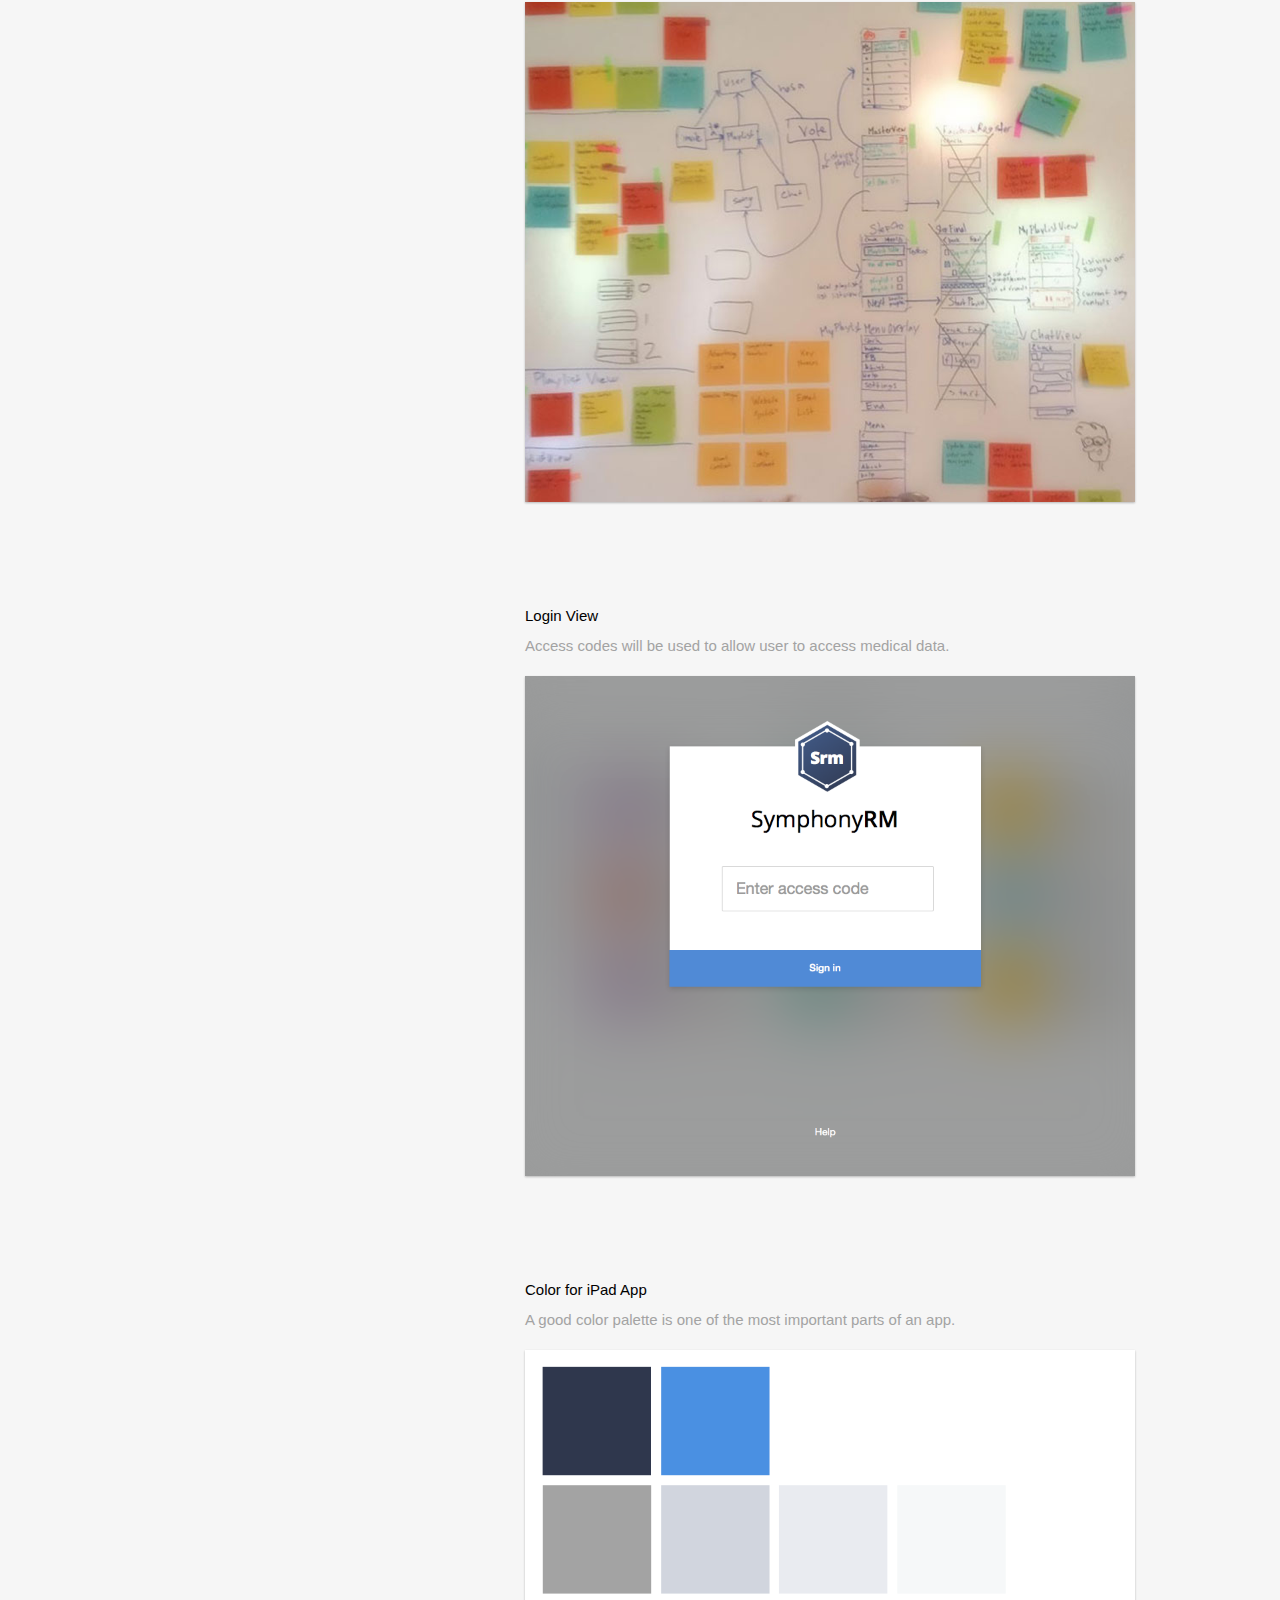
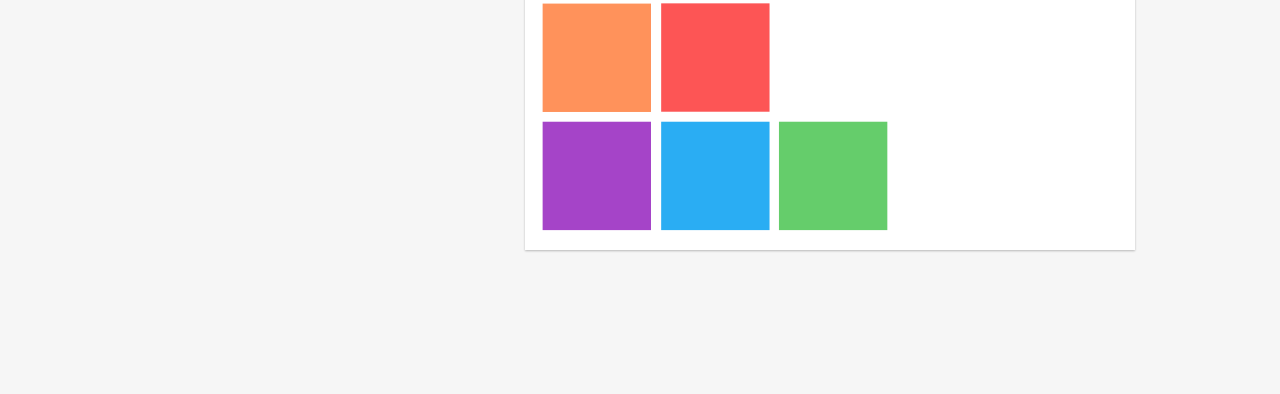
==== commit df8f3e56: "new entries" ====
--- a/index.html
+++ b/index.html
@@ -46,6 +46,16 @@
 
     <ul id="images">
         <li class="stream-img-item">
+            <h4 class="stronger">Quick Prototype for Hospital Presentation</h4>
+            <h4 class="grey">I had 5 days to gather requirements, design, prototype complex interactions, pipe in real data and review with my client before their presentation to a customer. The <a href="patient-prototype/index.html">result</a> was something that exactly portrayed what engineers would implement in the next sprint. I used CSS, HTML and JavaScript to get it done.</h4>
+            <img class="stream-img" src="stream-images/img10.png" width="610px" height="500px"/>
+        </li>
+       <li class="stream-img-item">
+            <h4 class="stronger">Final Pure News Icon</h4>
+            <h4 class="grey">I am very happy with the final mark for my Pure News application.</h4>
+            <img class="stream-img" src="stream-images/img9.png" width="610px" height="500px"/>
+        </li>
+        <li class="stream-img-item">
             <h4 class="stronger">Icon Iteration</h4>
             <h4 class="grey">It takes many iterations to get an icon just right. Still have a ways to go on this app icon.</h4>
             <img class="stream-img" src="stream-images/icon.png" width="610px" height="500px"/>
@@ -128,13 +138,13 @@
         <li class="stream-img-item">
             <h4 class="stronger">Planning</h4>
             <h4 class="grey">Low tech planning and wireframing can be quick and effective.</h4>
-            <img class="stream-img" src="stream-images/img7.png" width="610px" height="500px"/>
+            <img class="stream-img" src="stream-images/img4.png" width="610px" height="500px"/>
         </li>
 
         <li class="stream-img-item">
             <h4 class="stronger">Login View</h4>
             <h4 class="grey">Access codes will be used to allow user to access medical data.</h4>
-            <img class="stream-img" src="stream-images/img4.png" width="610px" height="500px"/>
+            <img class="stream-img" src="stream-images/img7.png" width="610px" height="500px"/>
         </li>
 
         <li class="stream-img-item">
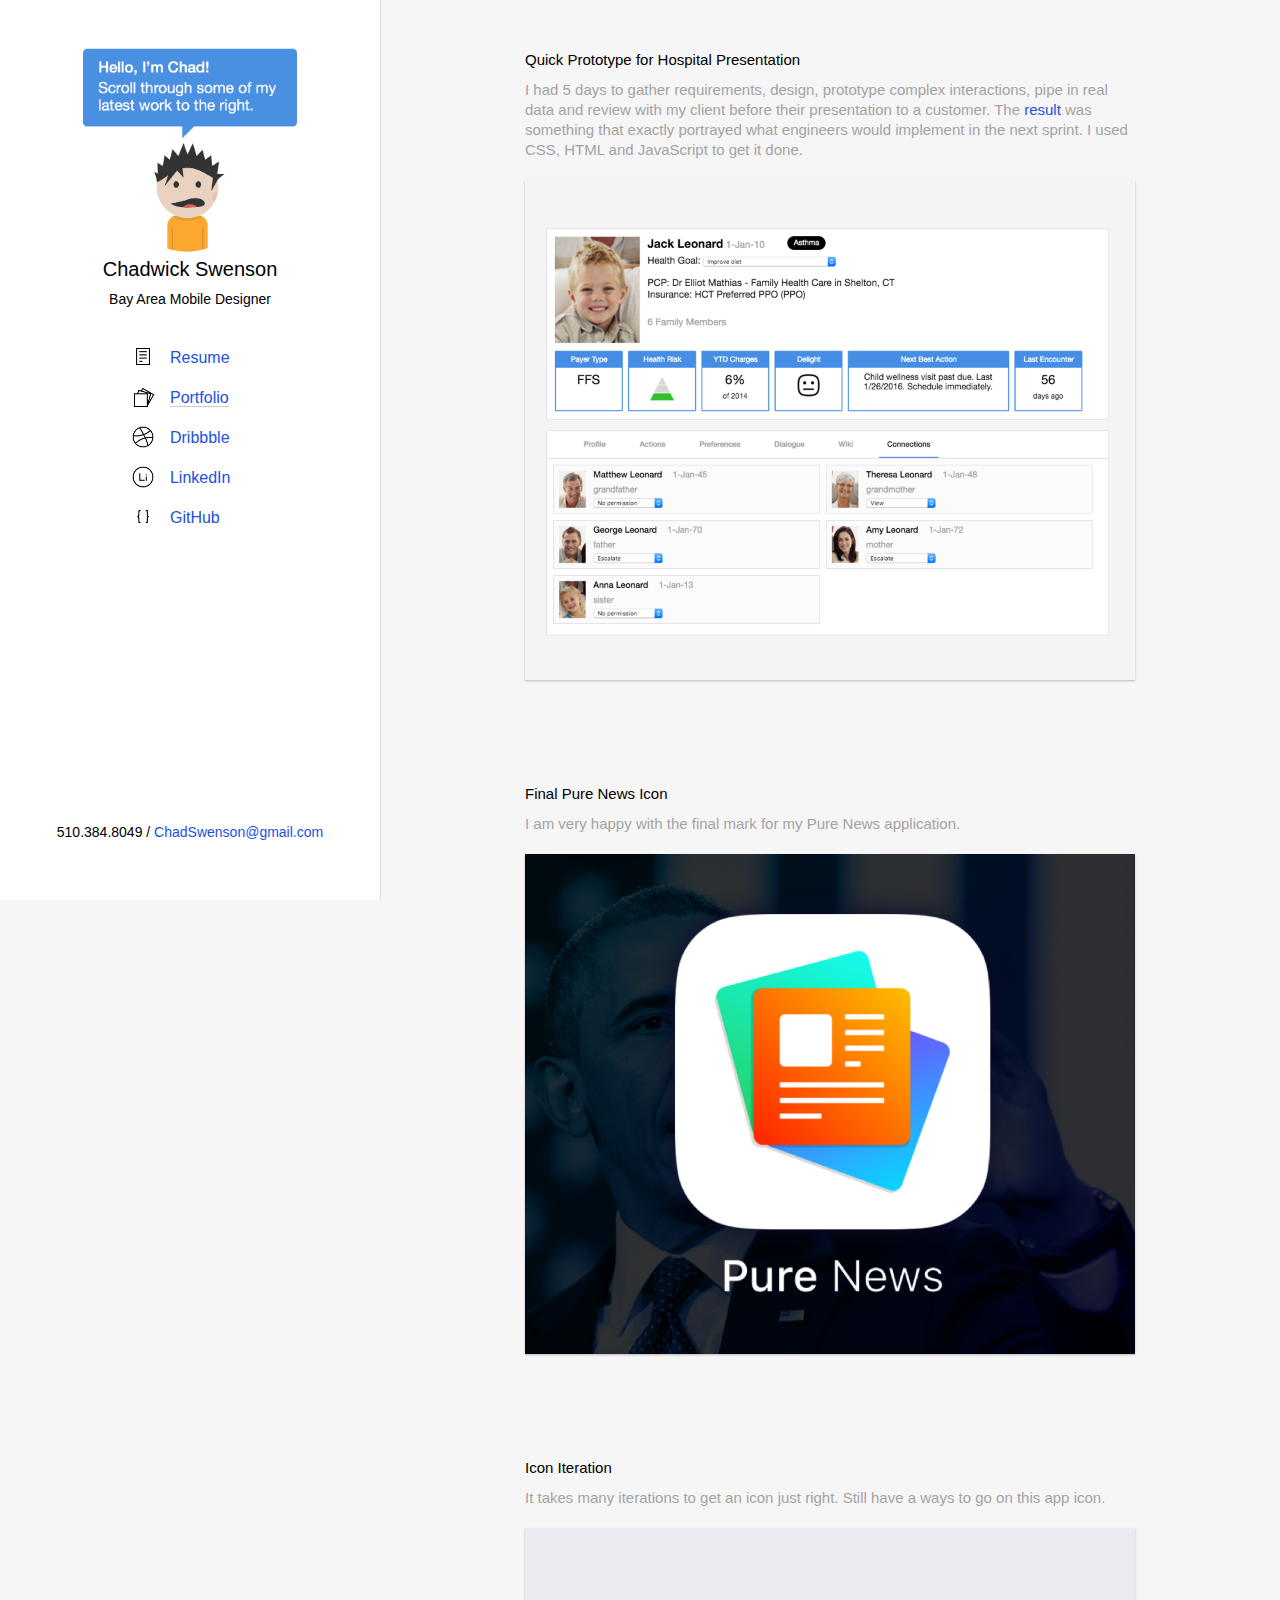
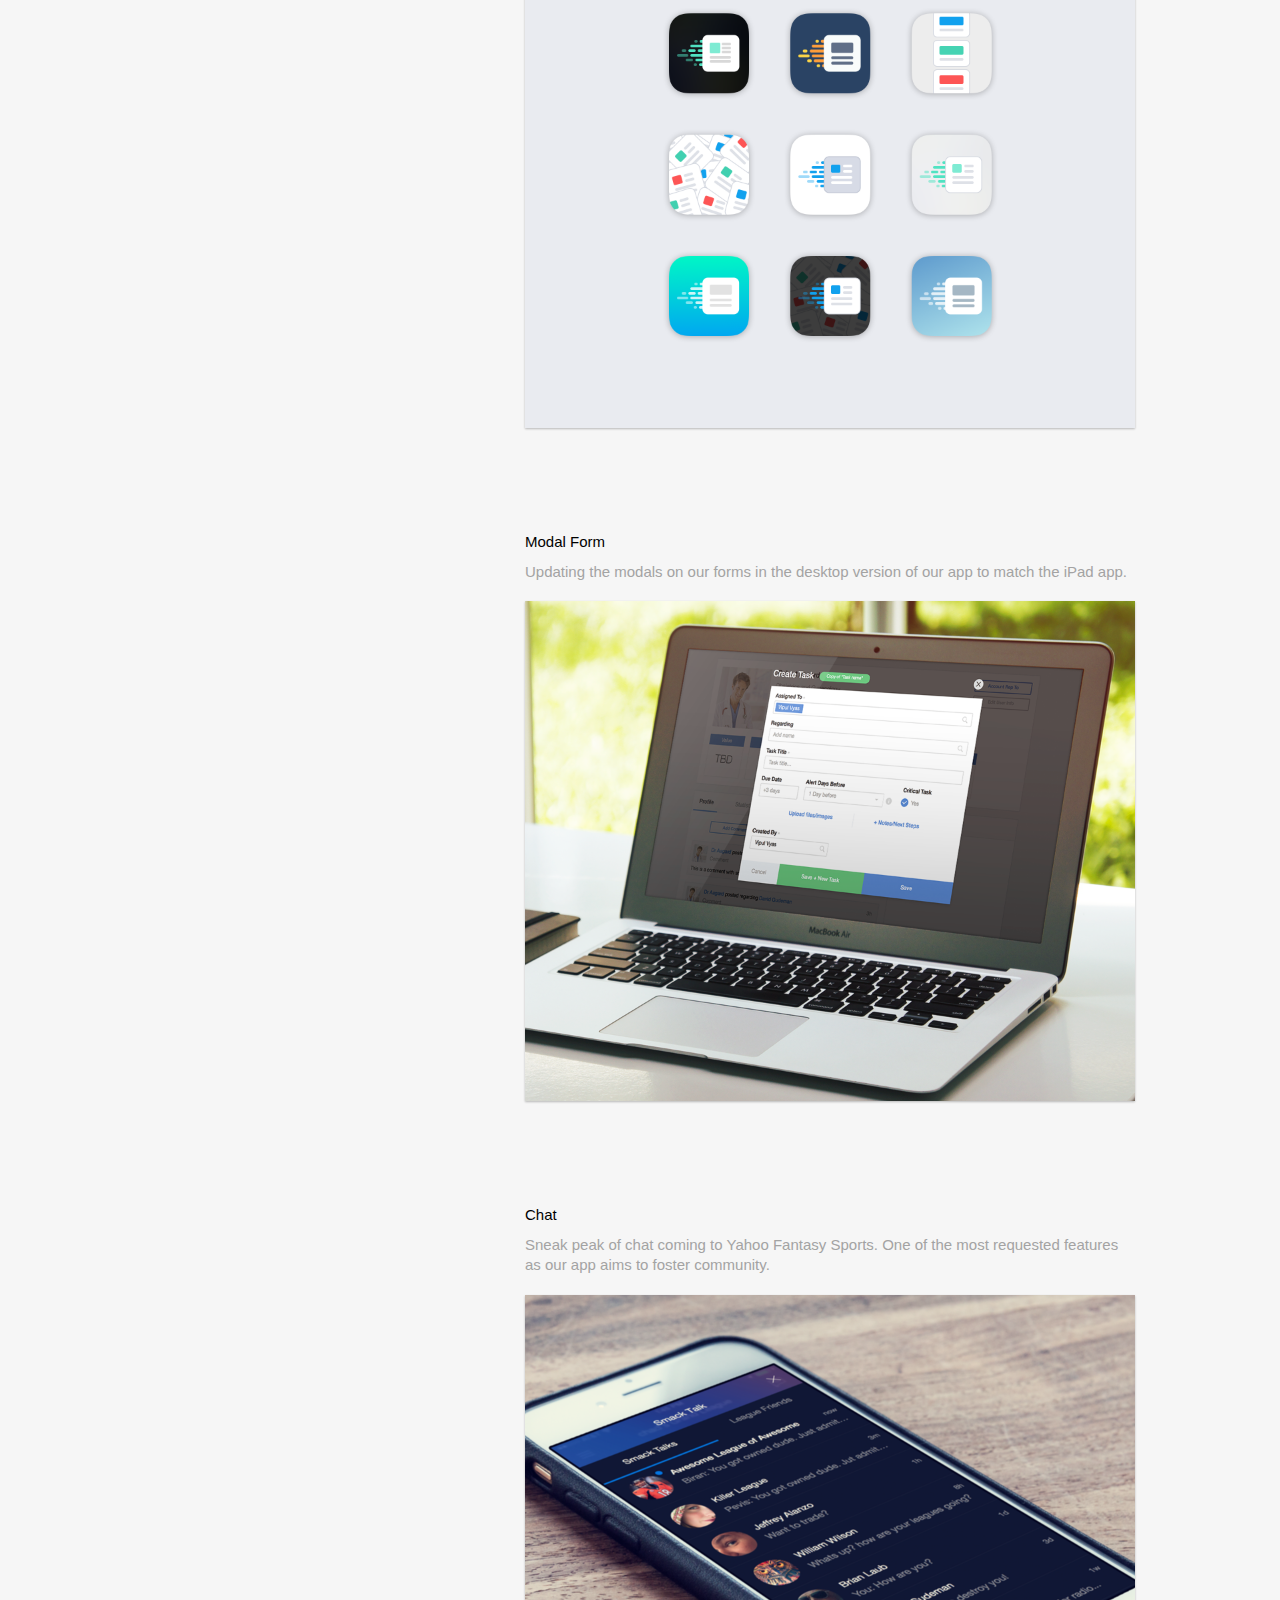
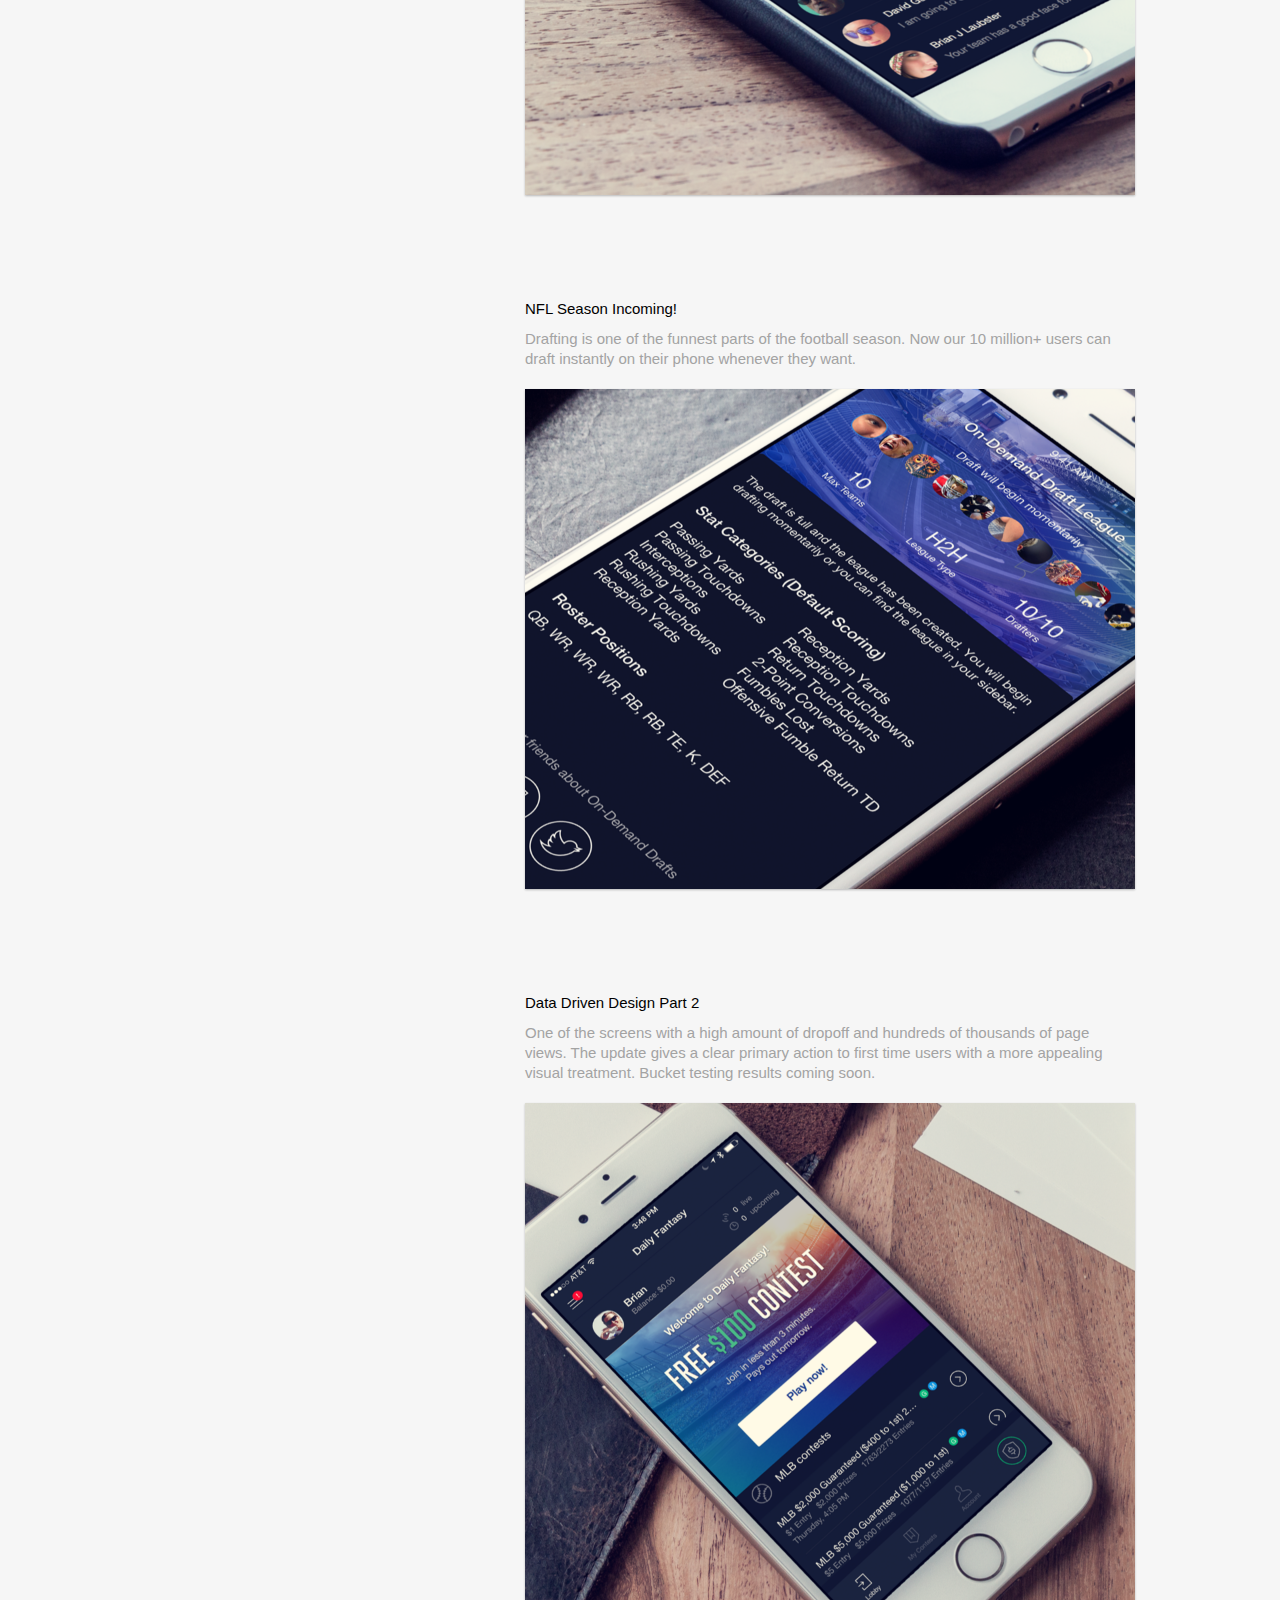
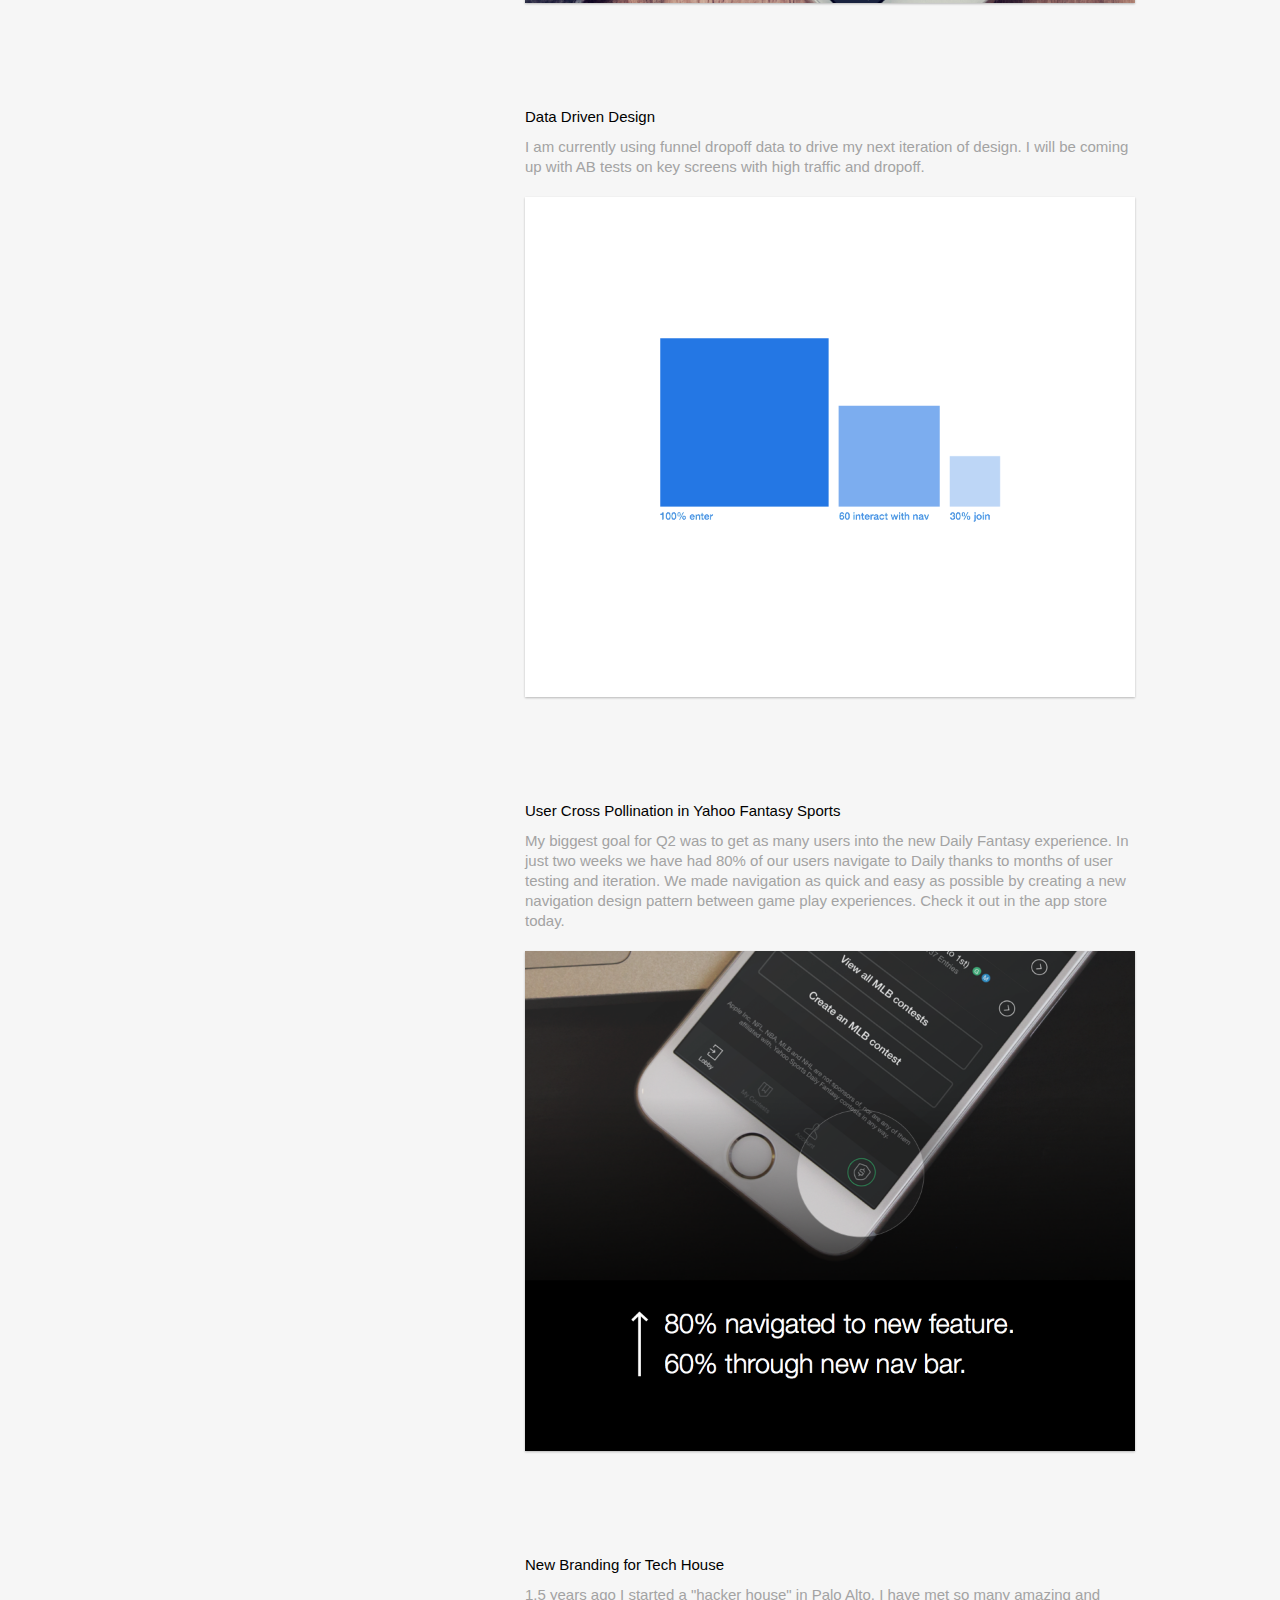
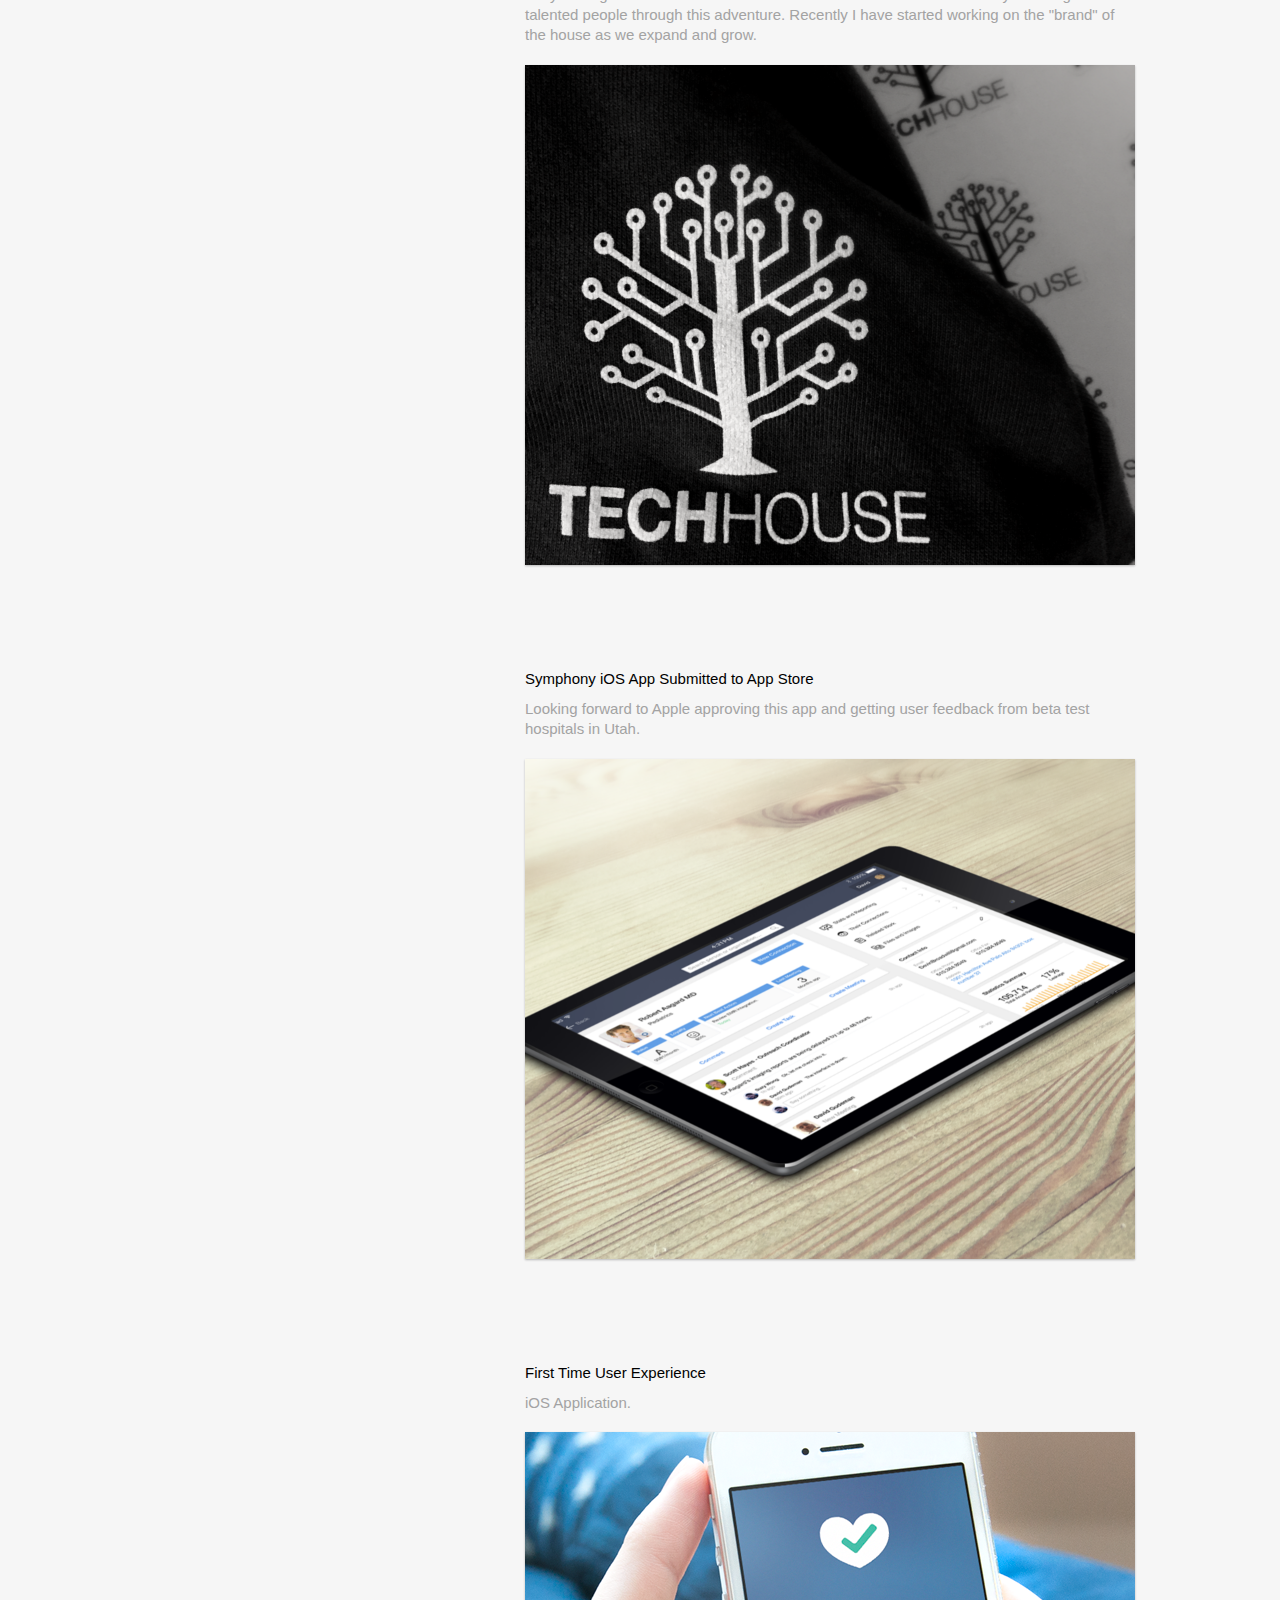
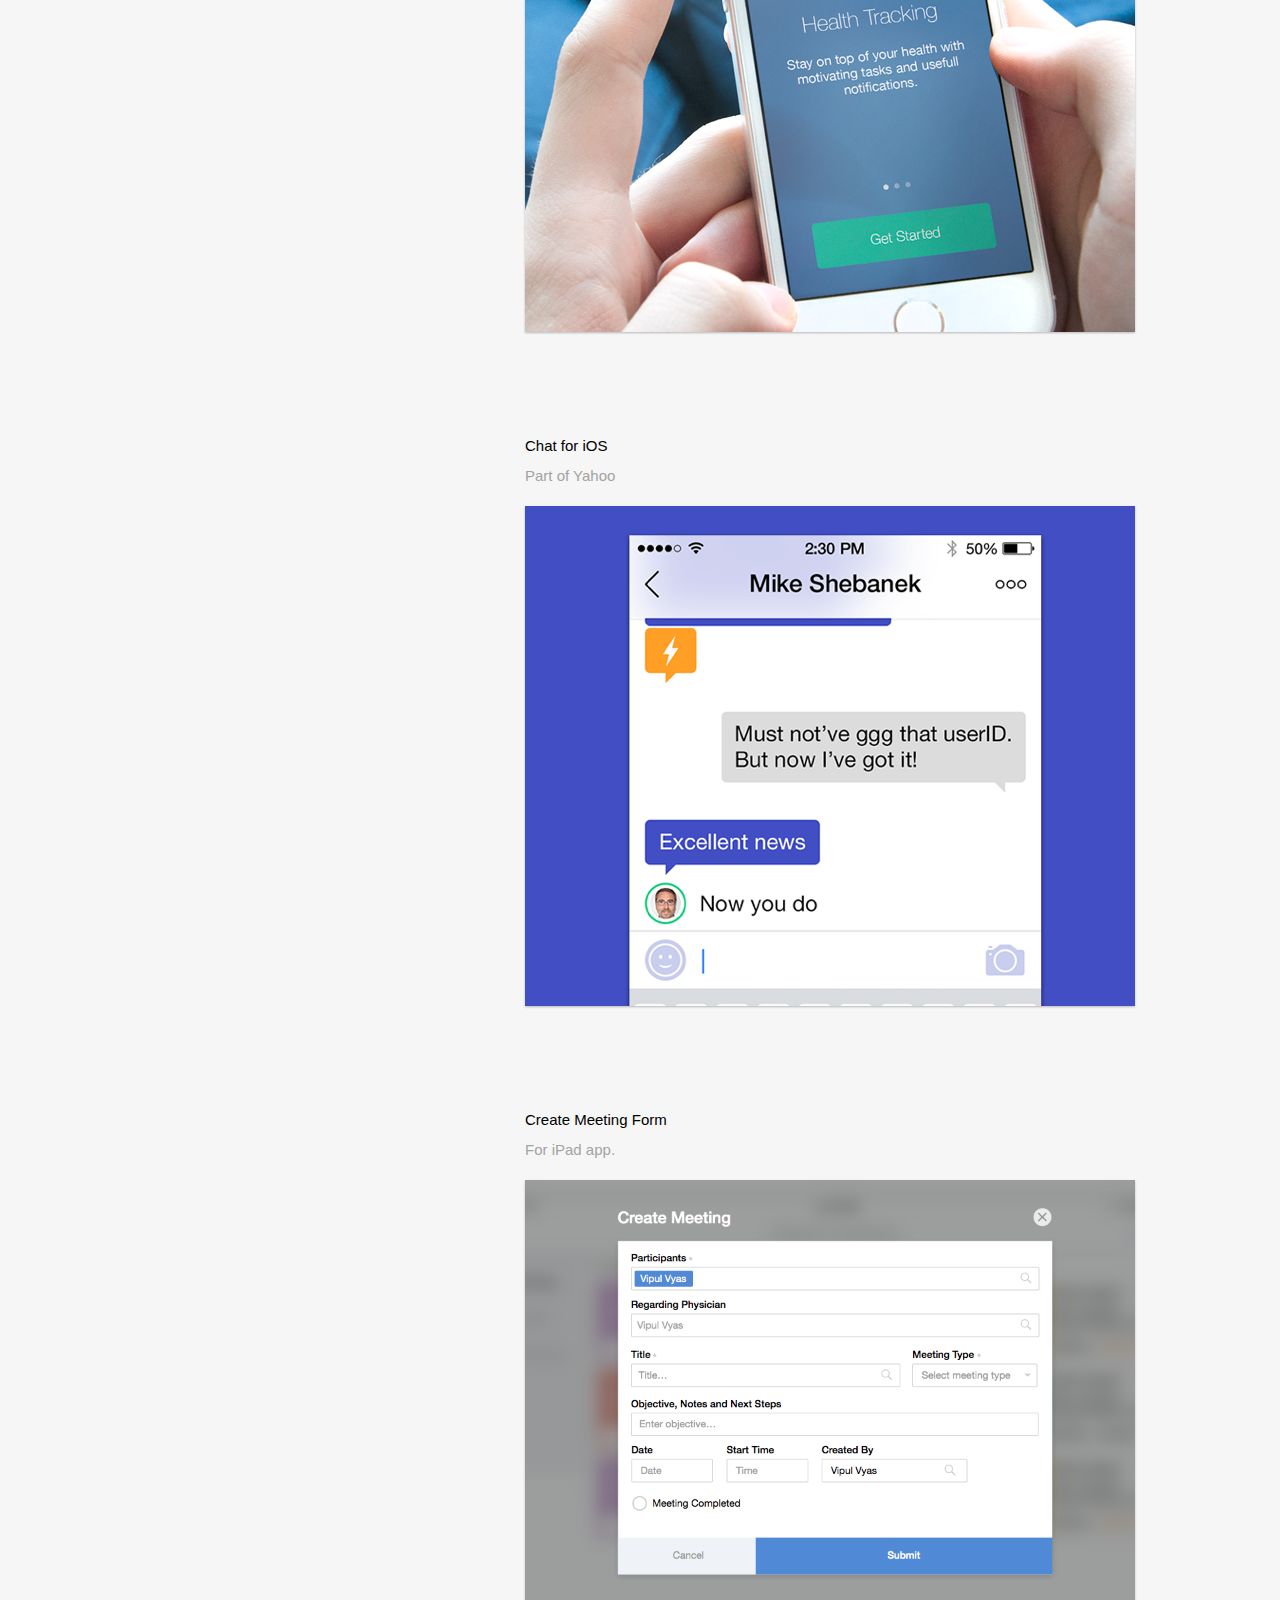
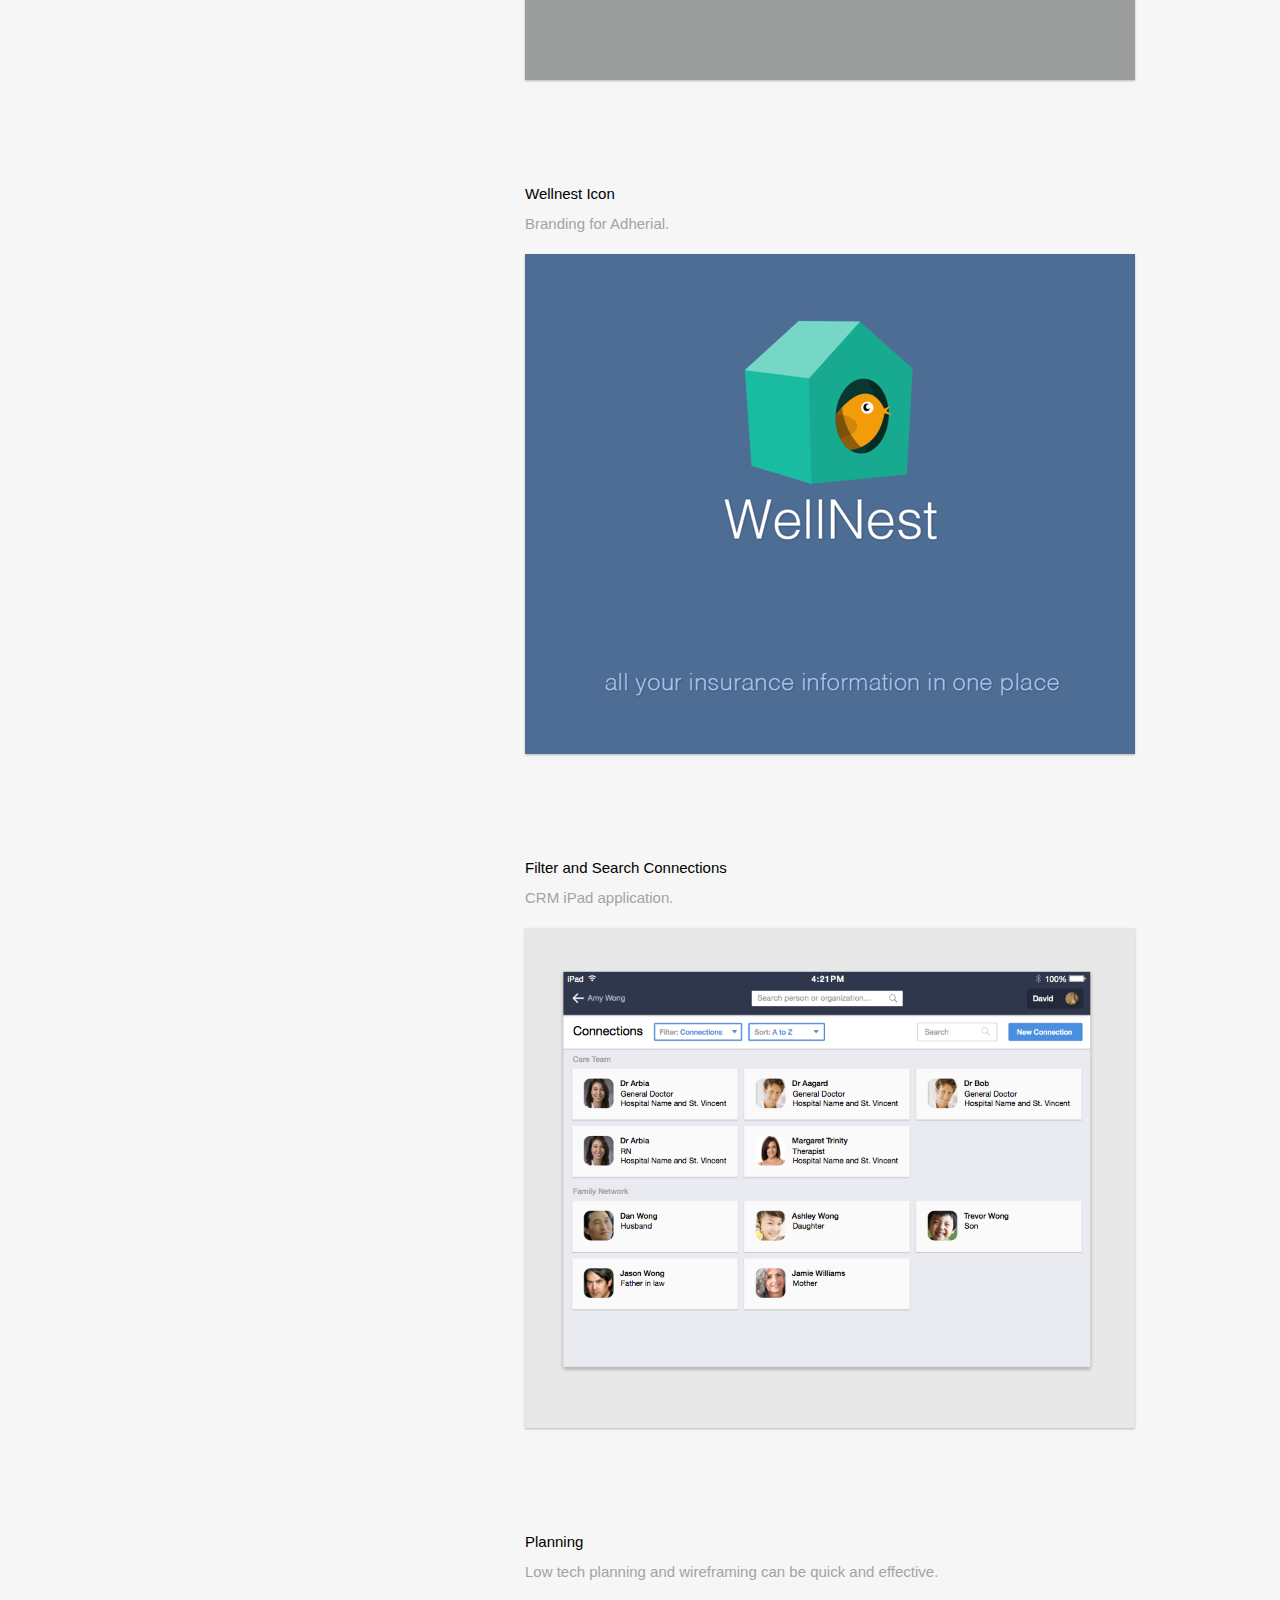
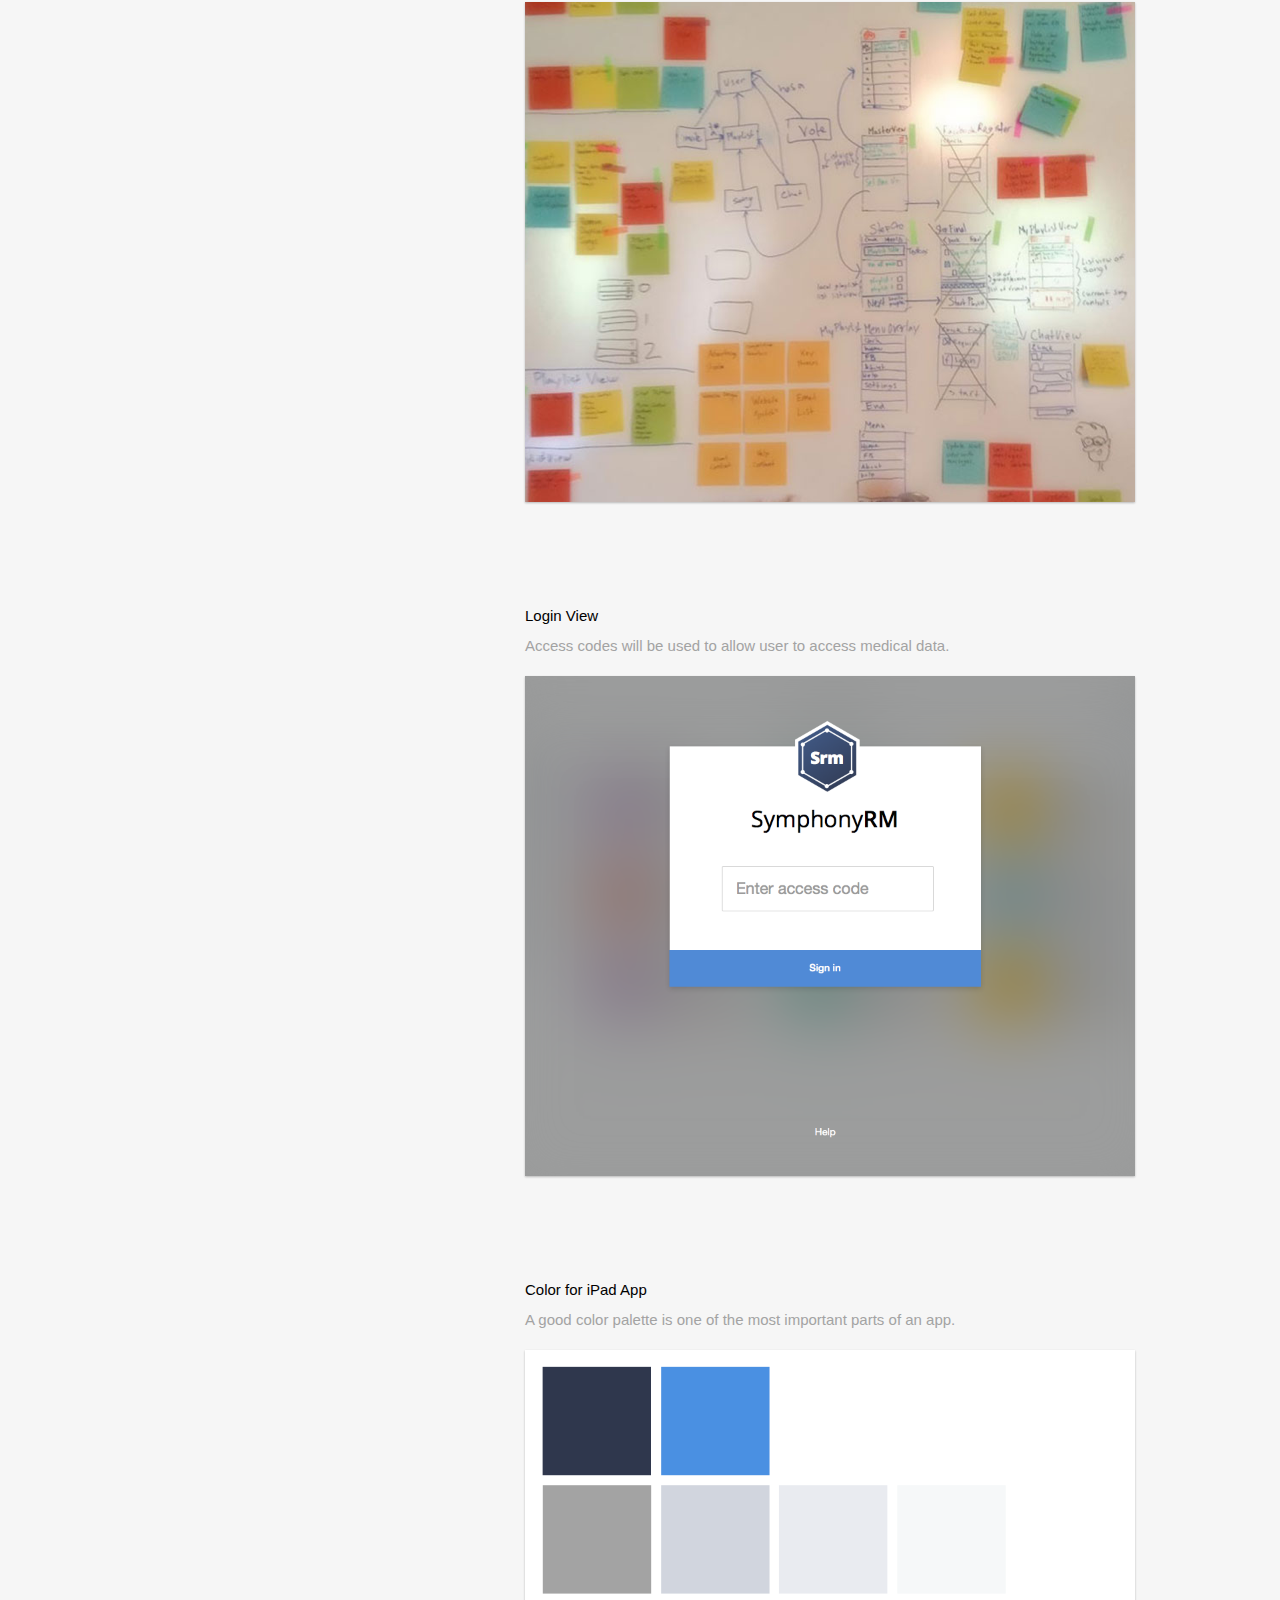
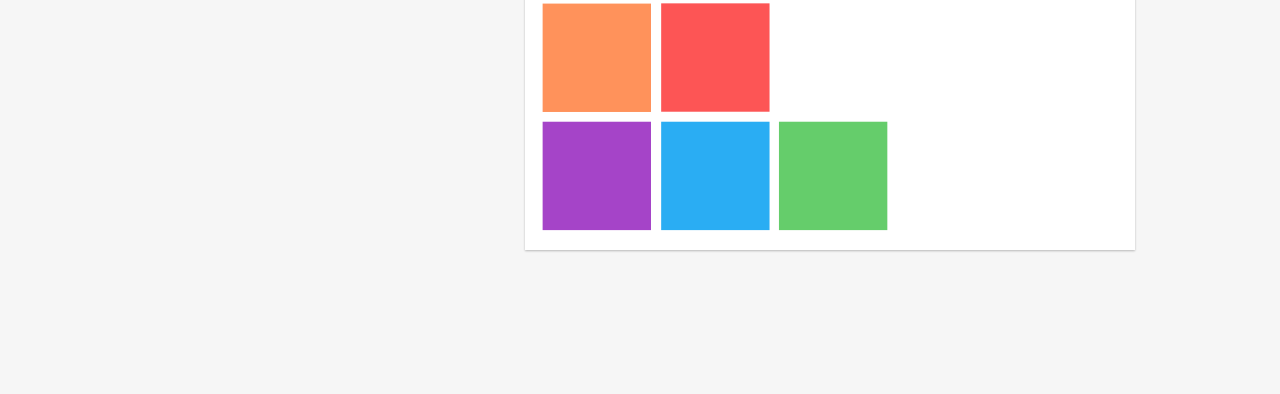
==== commit 441d13a2: "new resume" ====
--- a/index.html
+++ b/index.html
@@ -22,7 +22,7 @@
         <div class="subtitle">Bay Area Mobile Designer</div>
 
         <ul class="menu-list">
-            <!--<li><img class="ic" src="ic/resumeIcon.png" /> <a target="_blank" href="chad-resume.pdf">Resume</a></li>-->
+            <li><img class="ic" src="ic/resumeIcon.png" /> <a target="_blank" href="chad-resume.pdf">Resume</a></li>
             <li><img class="ic" src="ic/portfolioIcon.png" /> <a href="#" class="current-page">Portfolio</a></li>
             <li><img class="ic" src="ic/dribbbleIcon.png" /> <a target="_blank" href="https://dribbble.com/chadwickswenson">Dribbble</a></li>
             <li><img class="ic" src="ic/linkedinIcon.png" /> <a target="_blank" href="https://www.linkedin.com/pub/chadwick-swenson/6b/63/3b2">LinkedIn</a></li>
@@ -47,7 +47,7 @@
     <ul id="images">
         <li class="stream-img-item">
             <h4 class="stronger">Quick Prototype for Hospital Presentation</h4>
-            <h4 class="grey">I had 5 days to gather requirements, design, prototype complex interactions, pipe in real data and review with my client before their presentation to a customer. The <a href="patient-prototype/index.html">result</a> was something that exactly portrayed what engineers would implement in the next sprint. I used CSS, HTML and JavaScript to get it done.</h4>
+            <h4 class="grey">I had 5 days to gather requirements, design, prototype complex interactions, pipe in real data and review with my client before their presentation to a customer. The <a href="patient/index.html">result</a> was something that exactly portrayed what engineers would implement in the next sprint. I used CSS, HTML and JavaScript to get it done.</h4>
             <img class="stream-img" src="stream-images/img10.png" width="610px" height="500px"/>
         </li>
        <li class="stream-img-item">
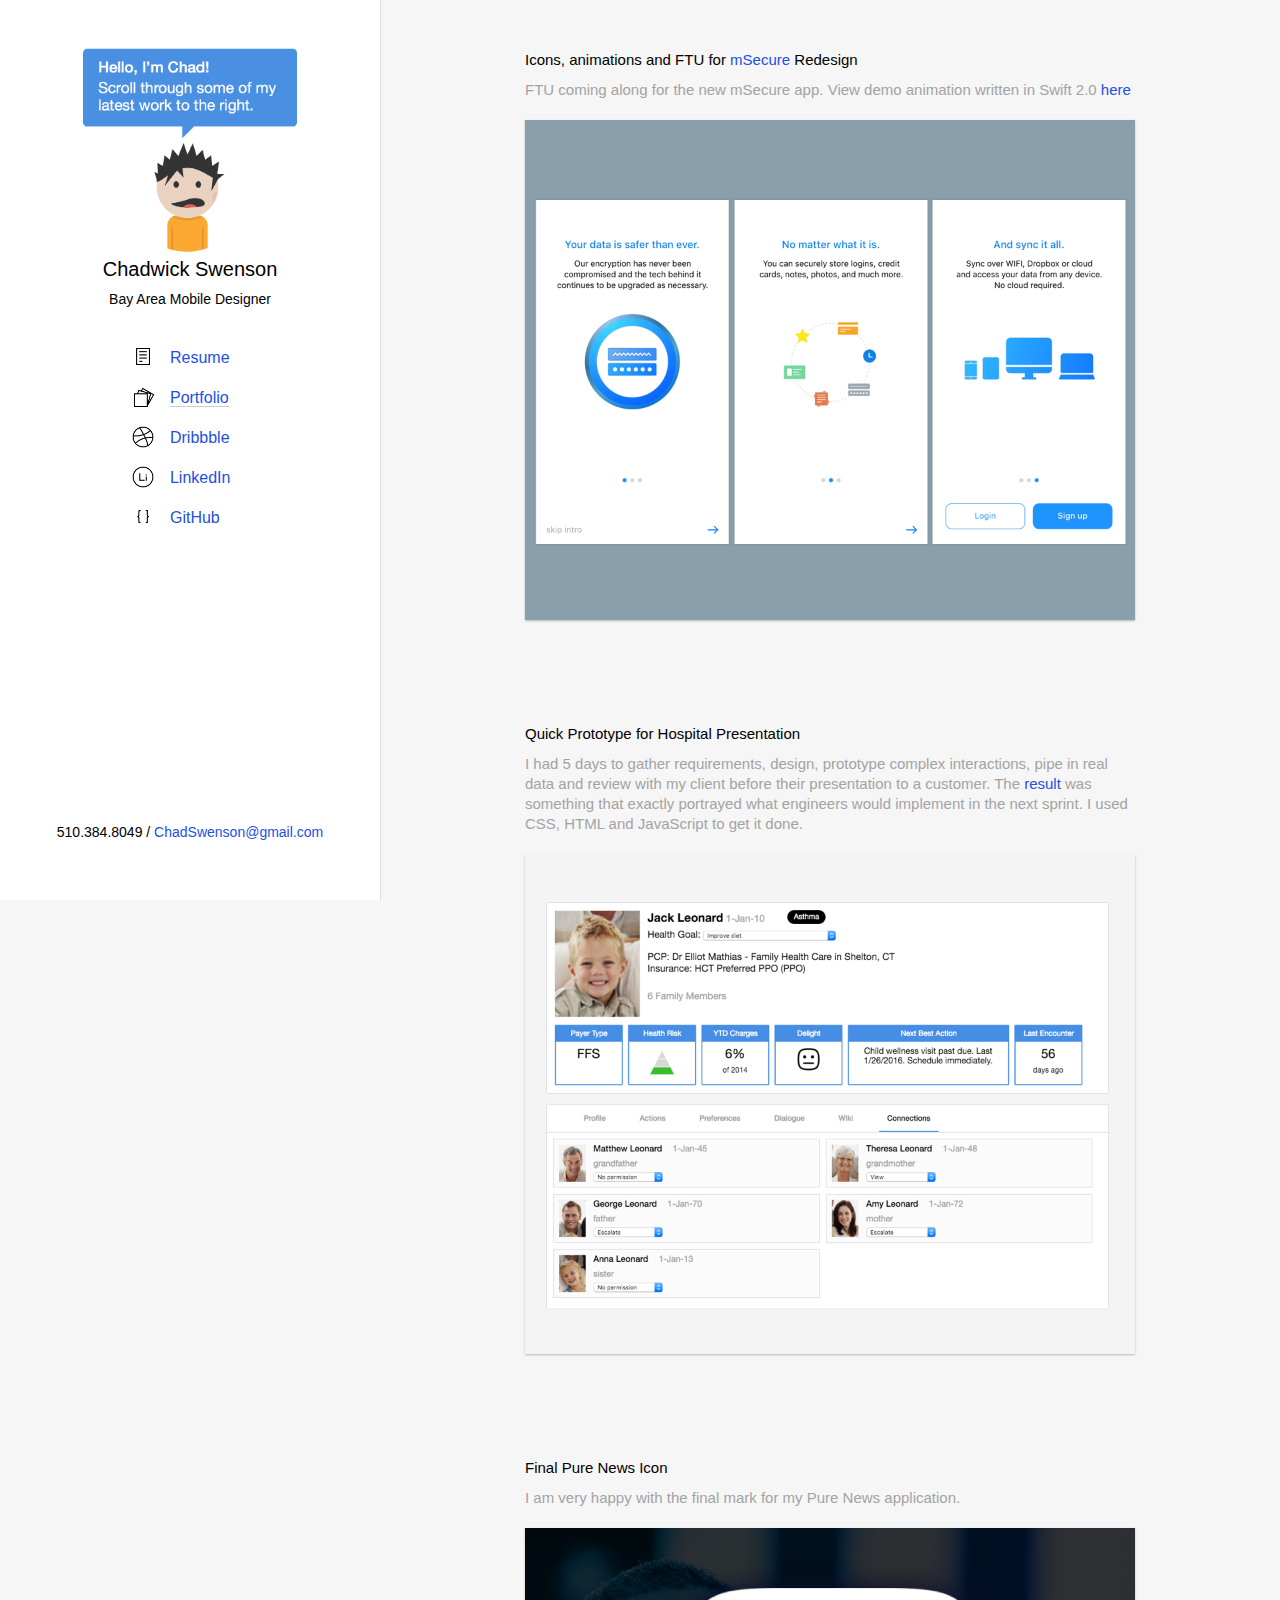
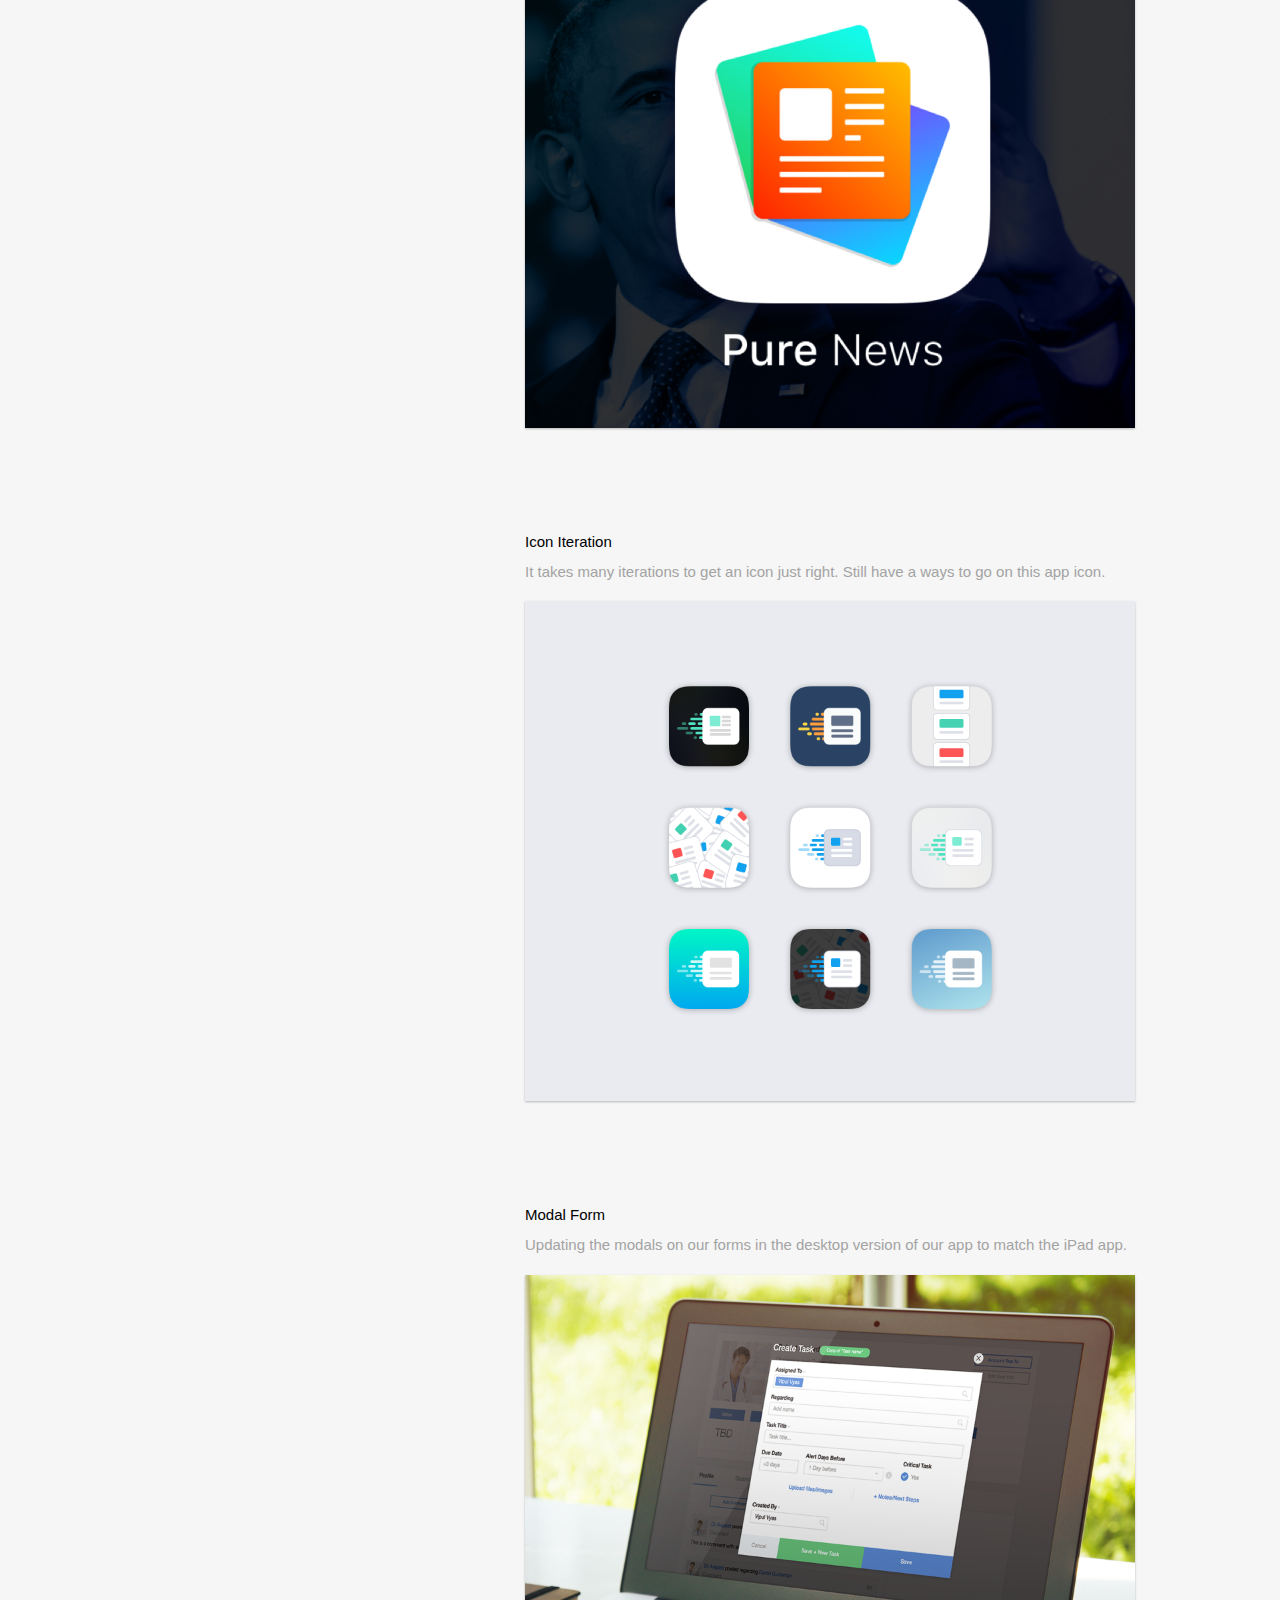
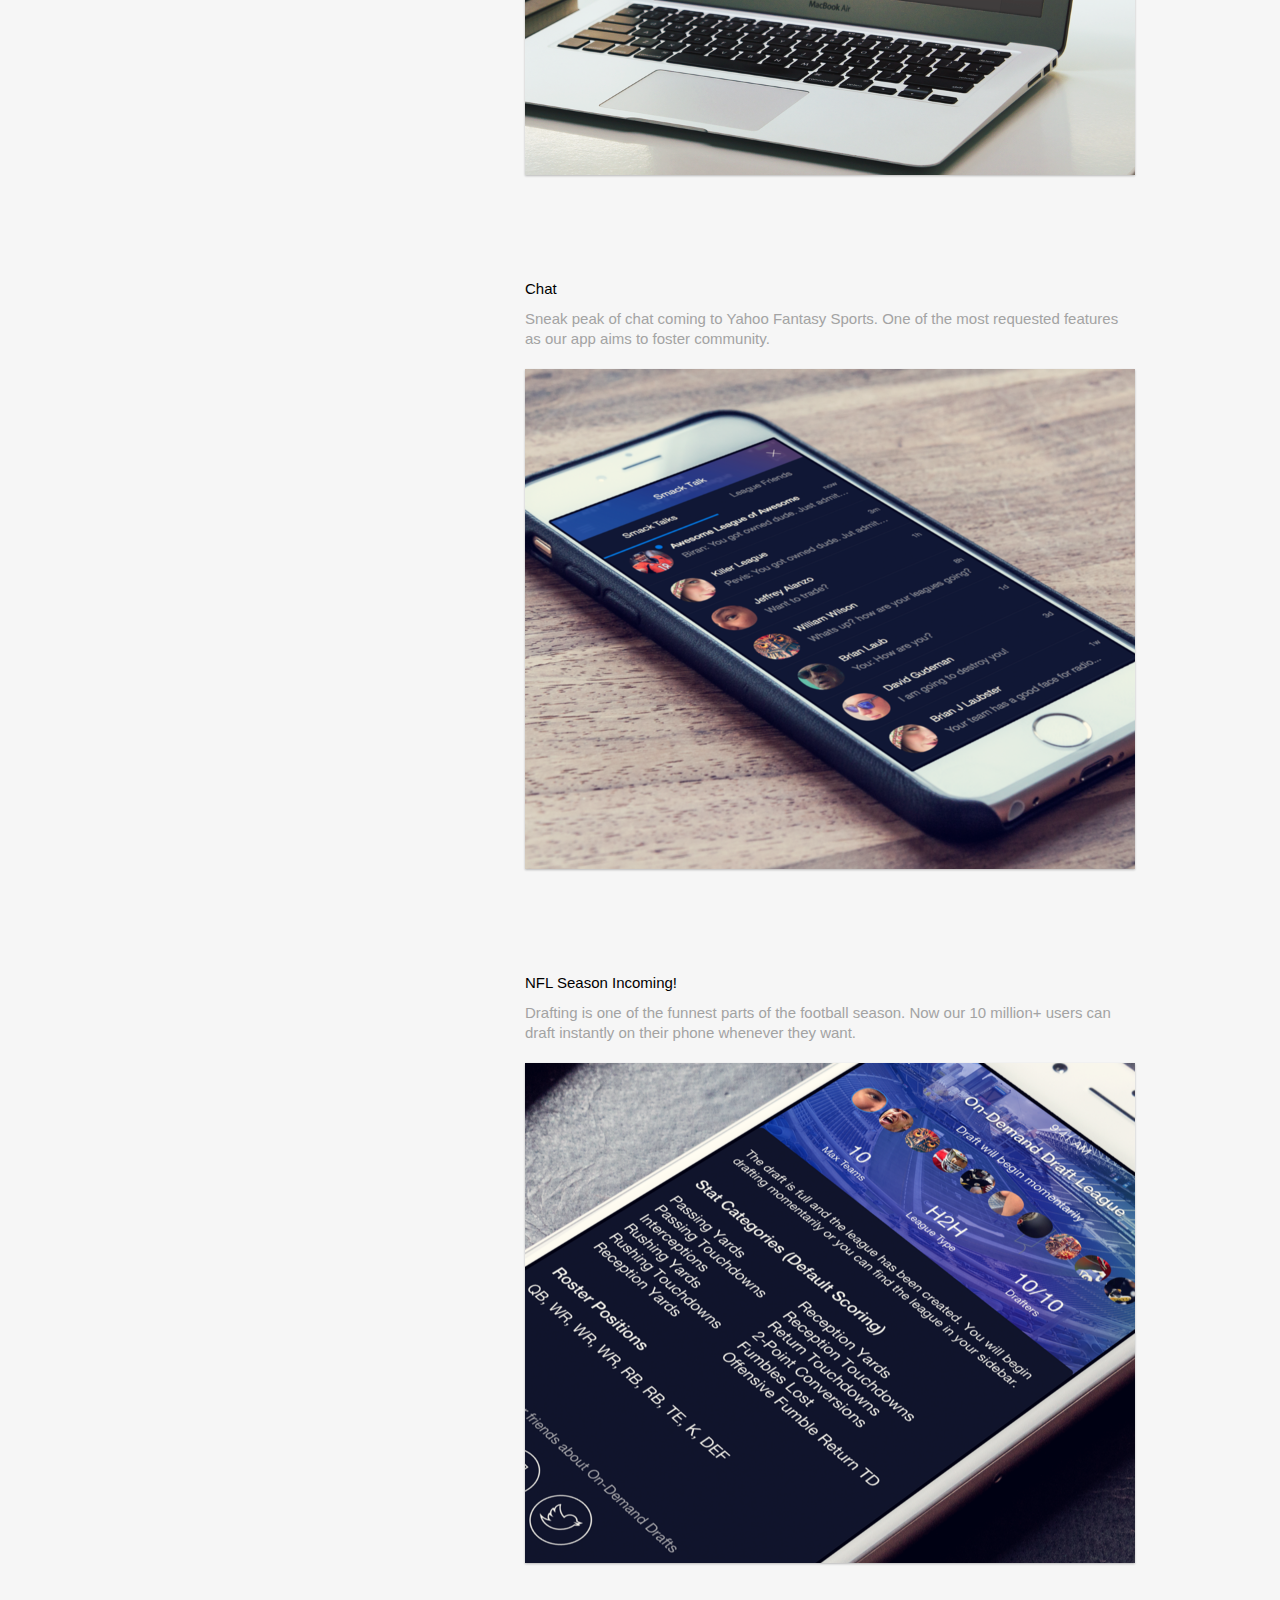
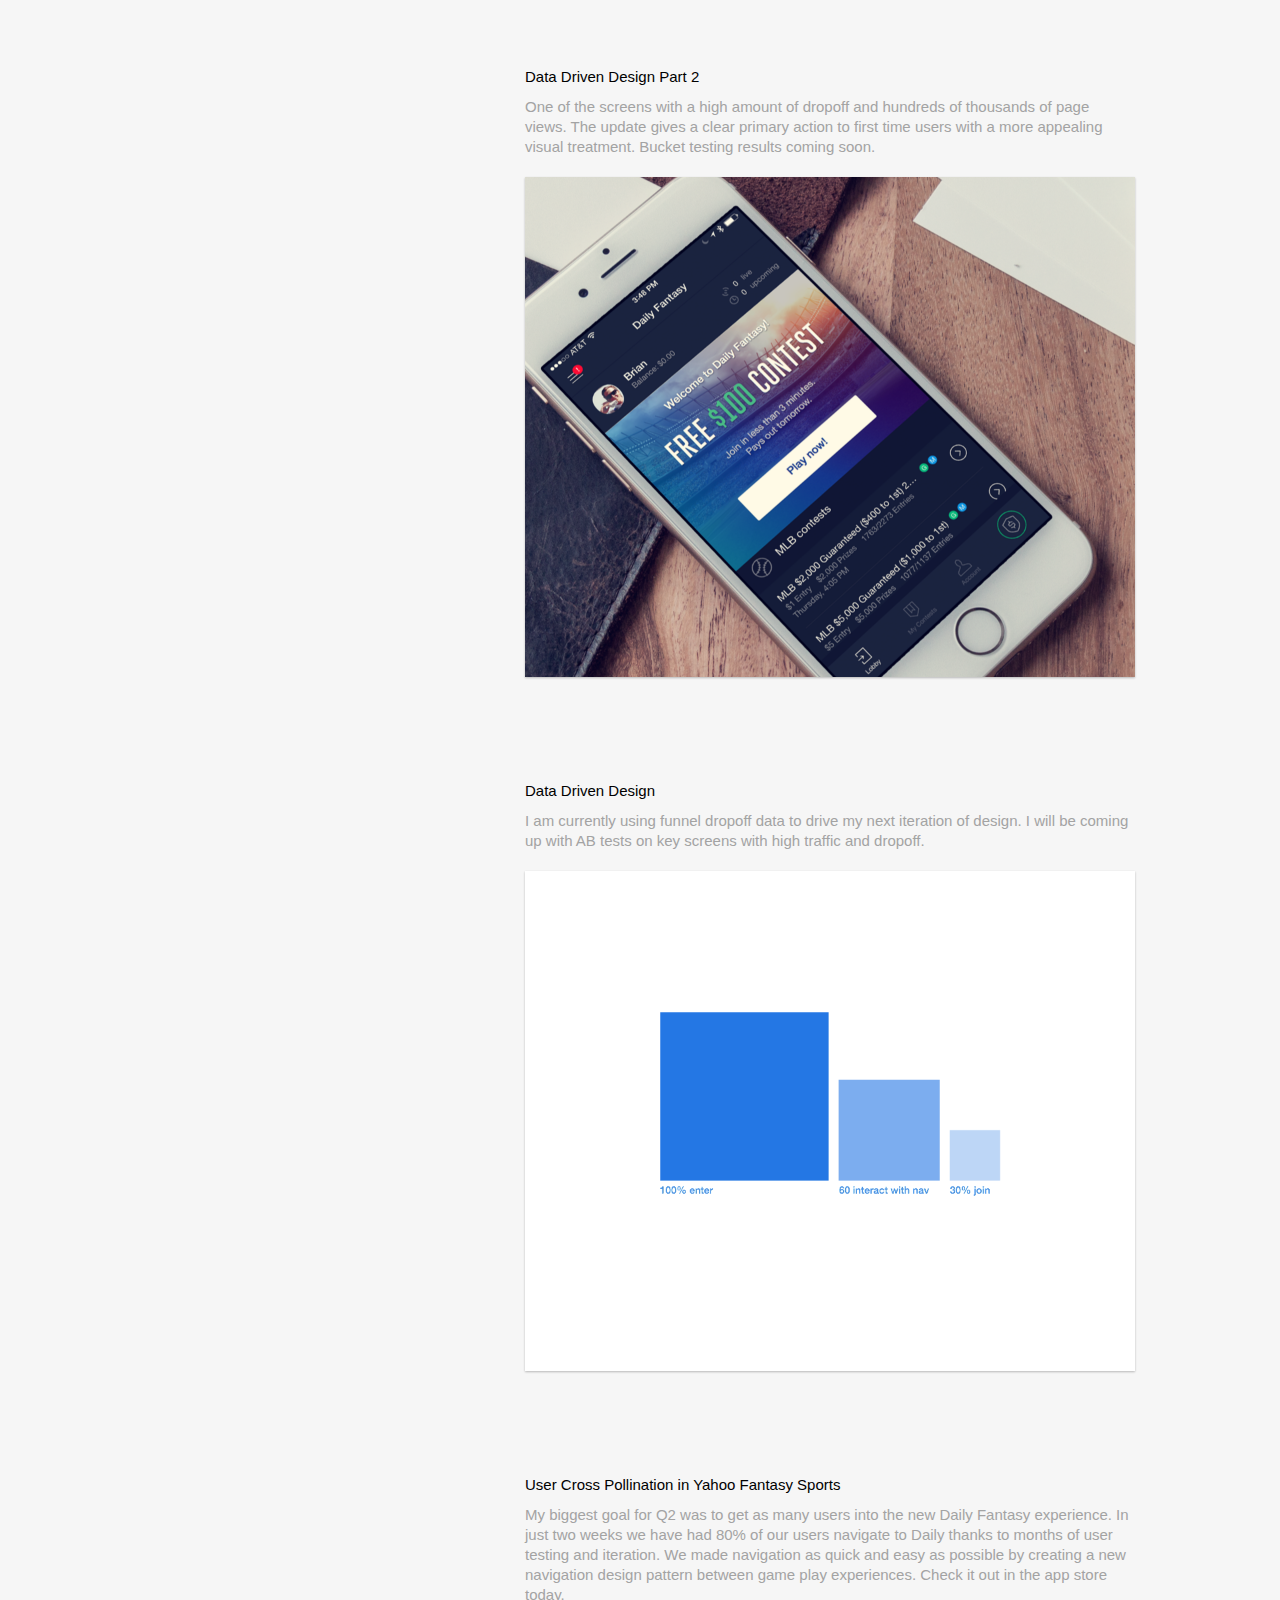
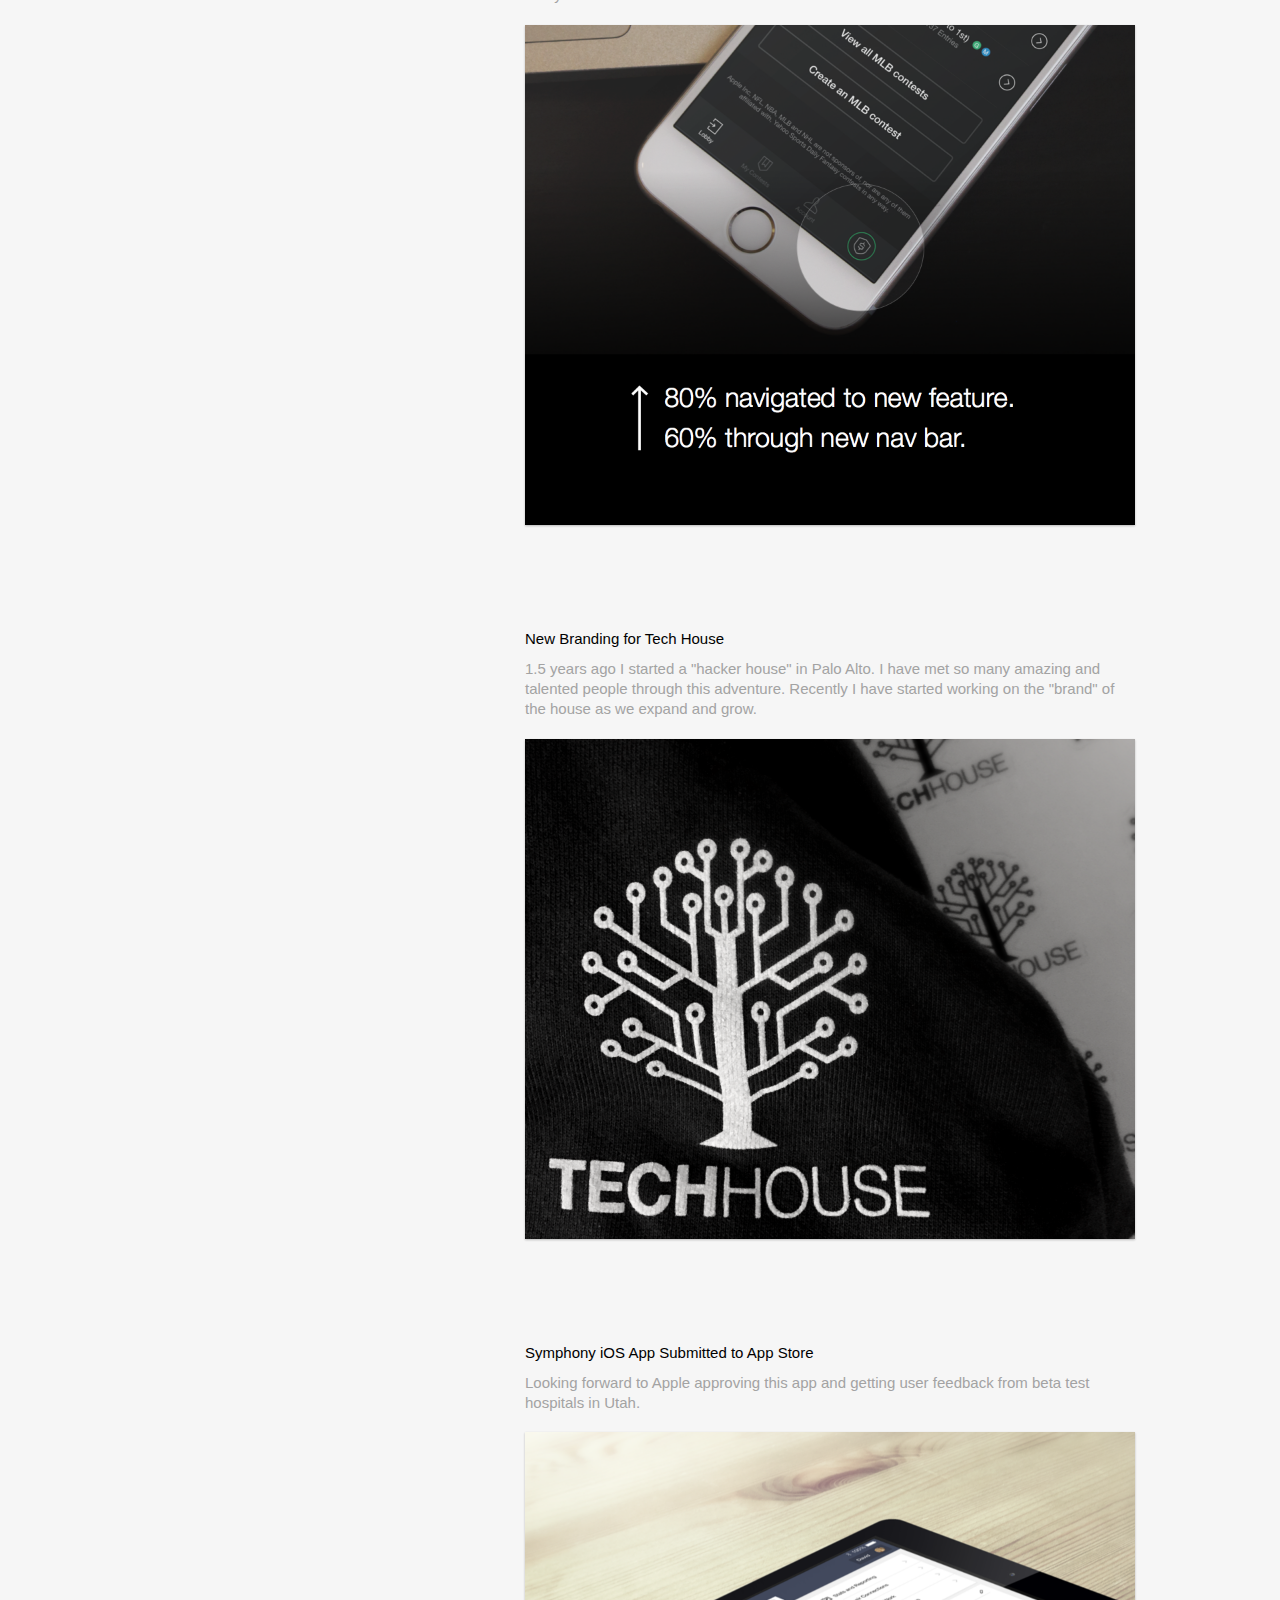
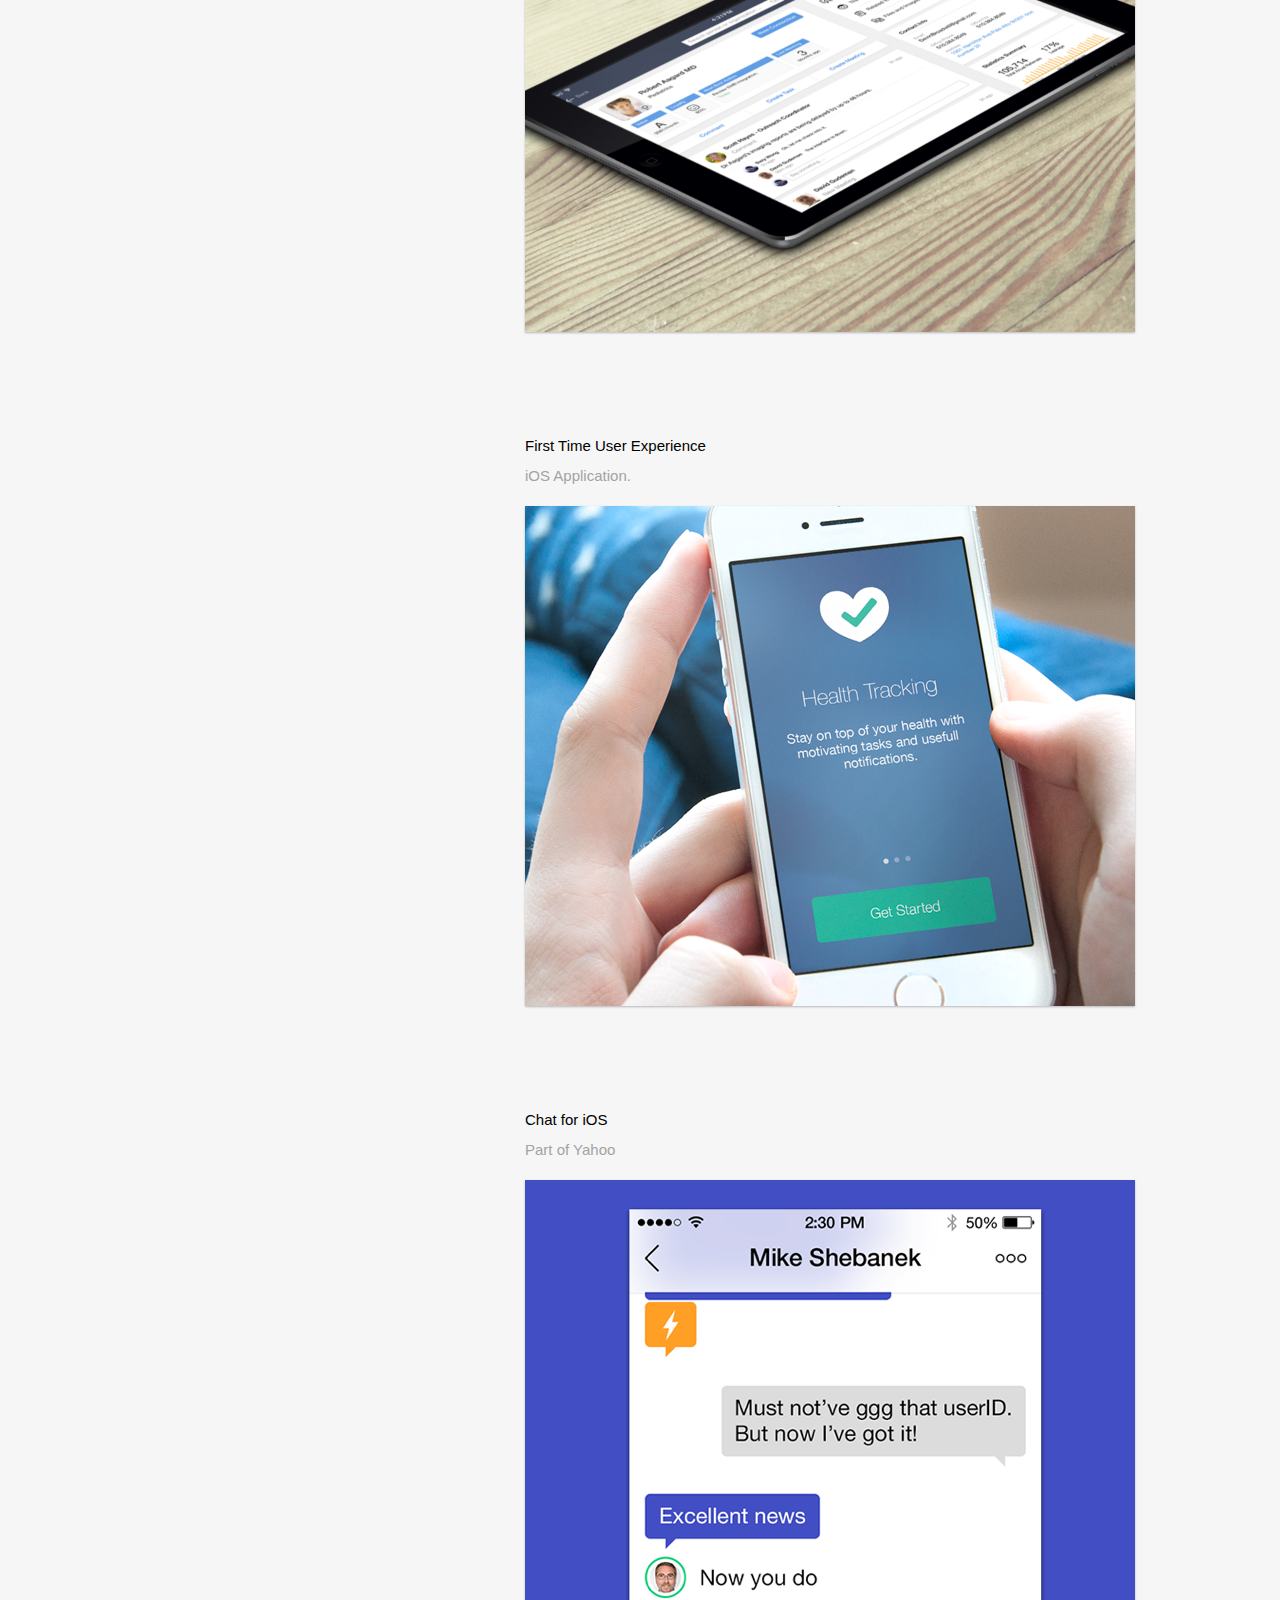
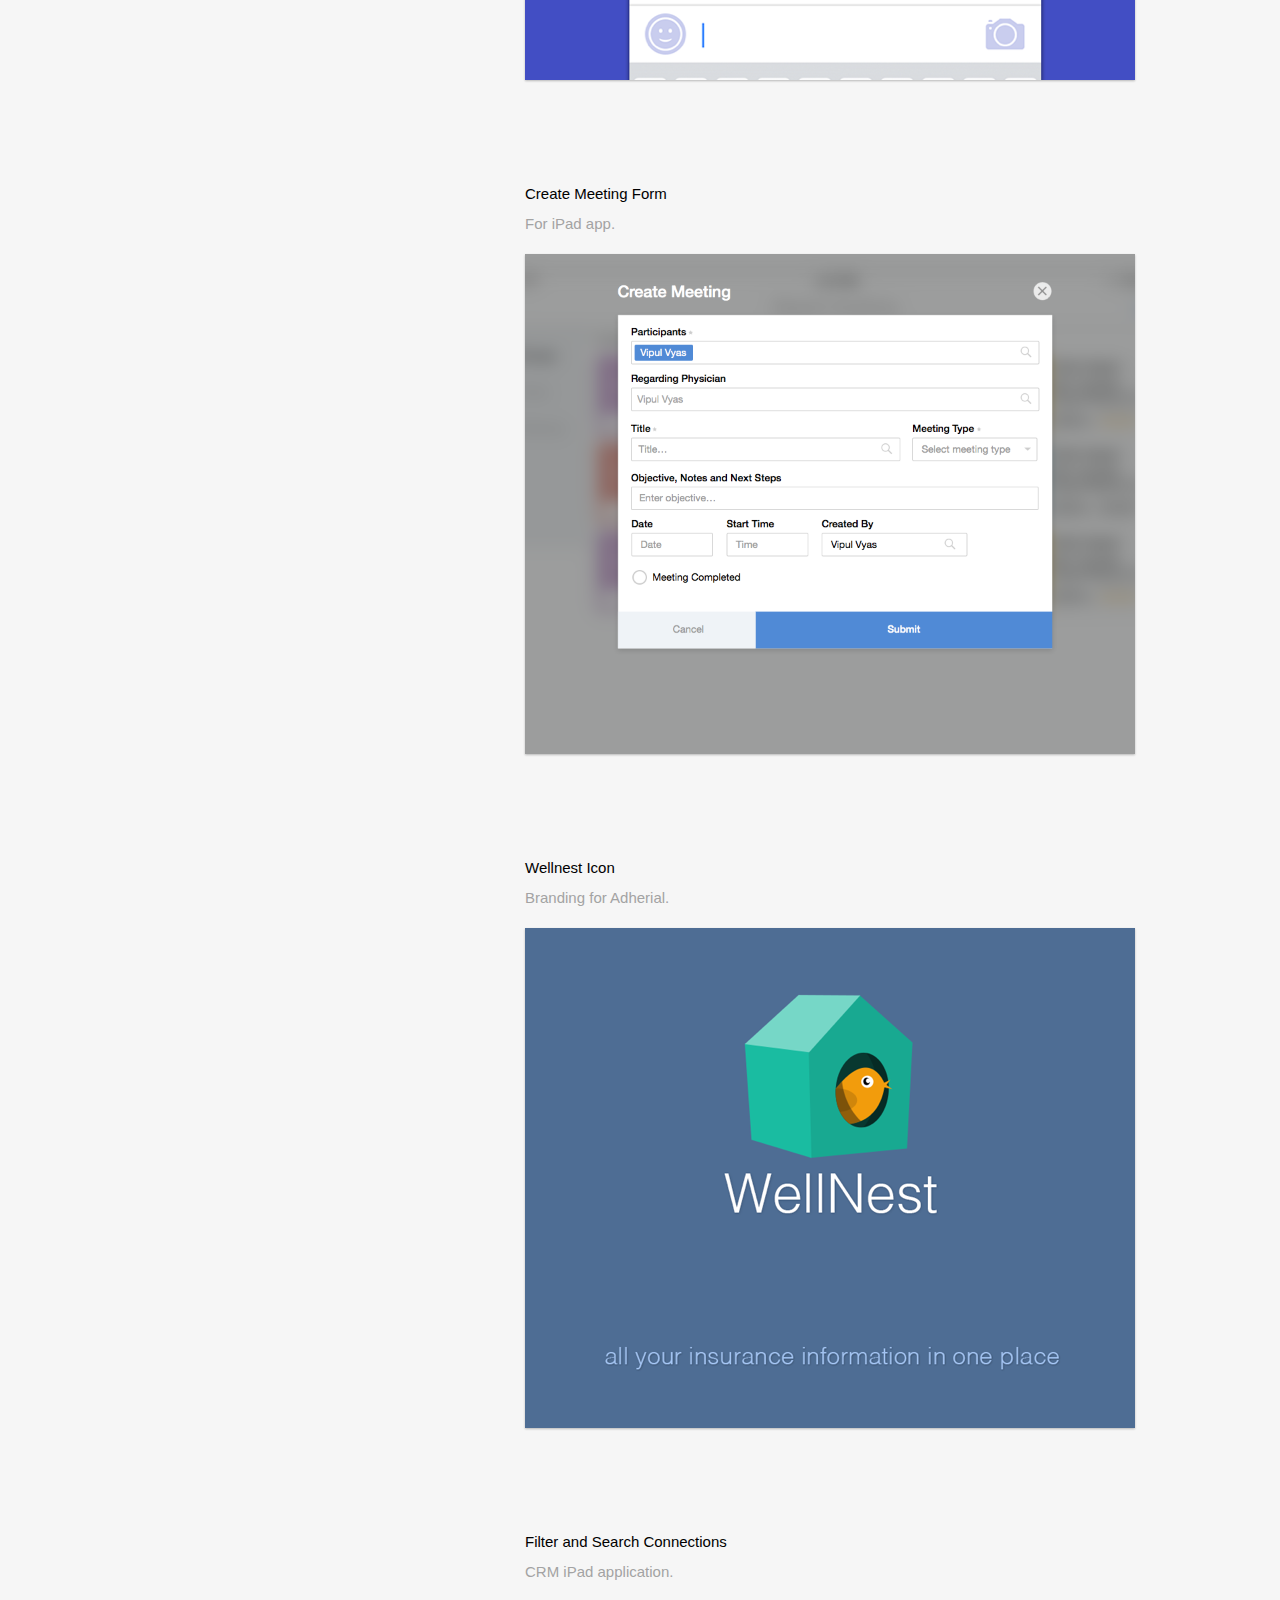
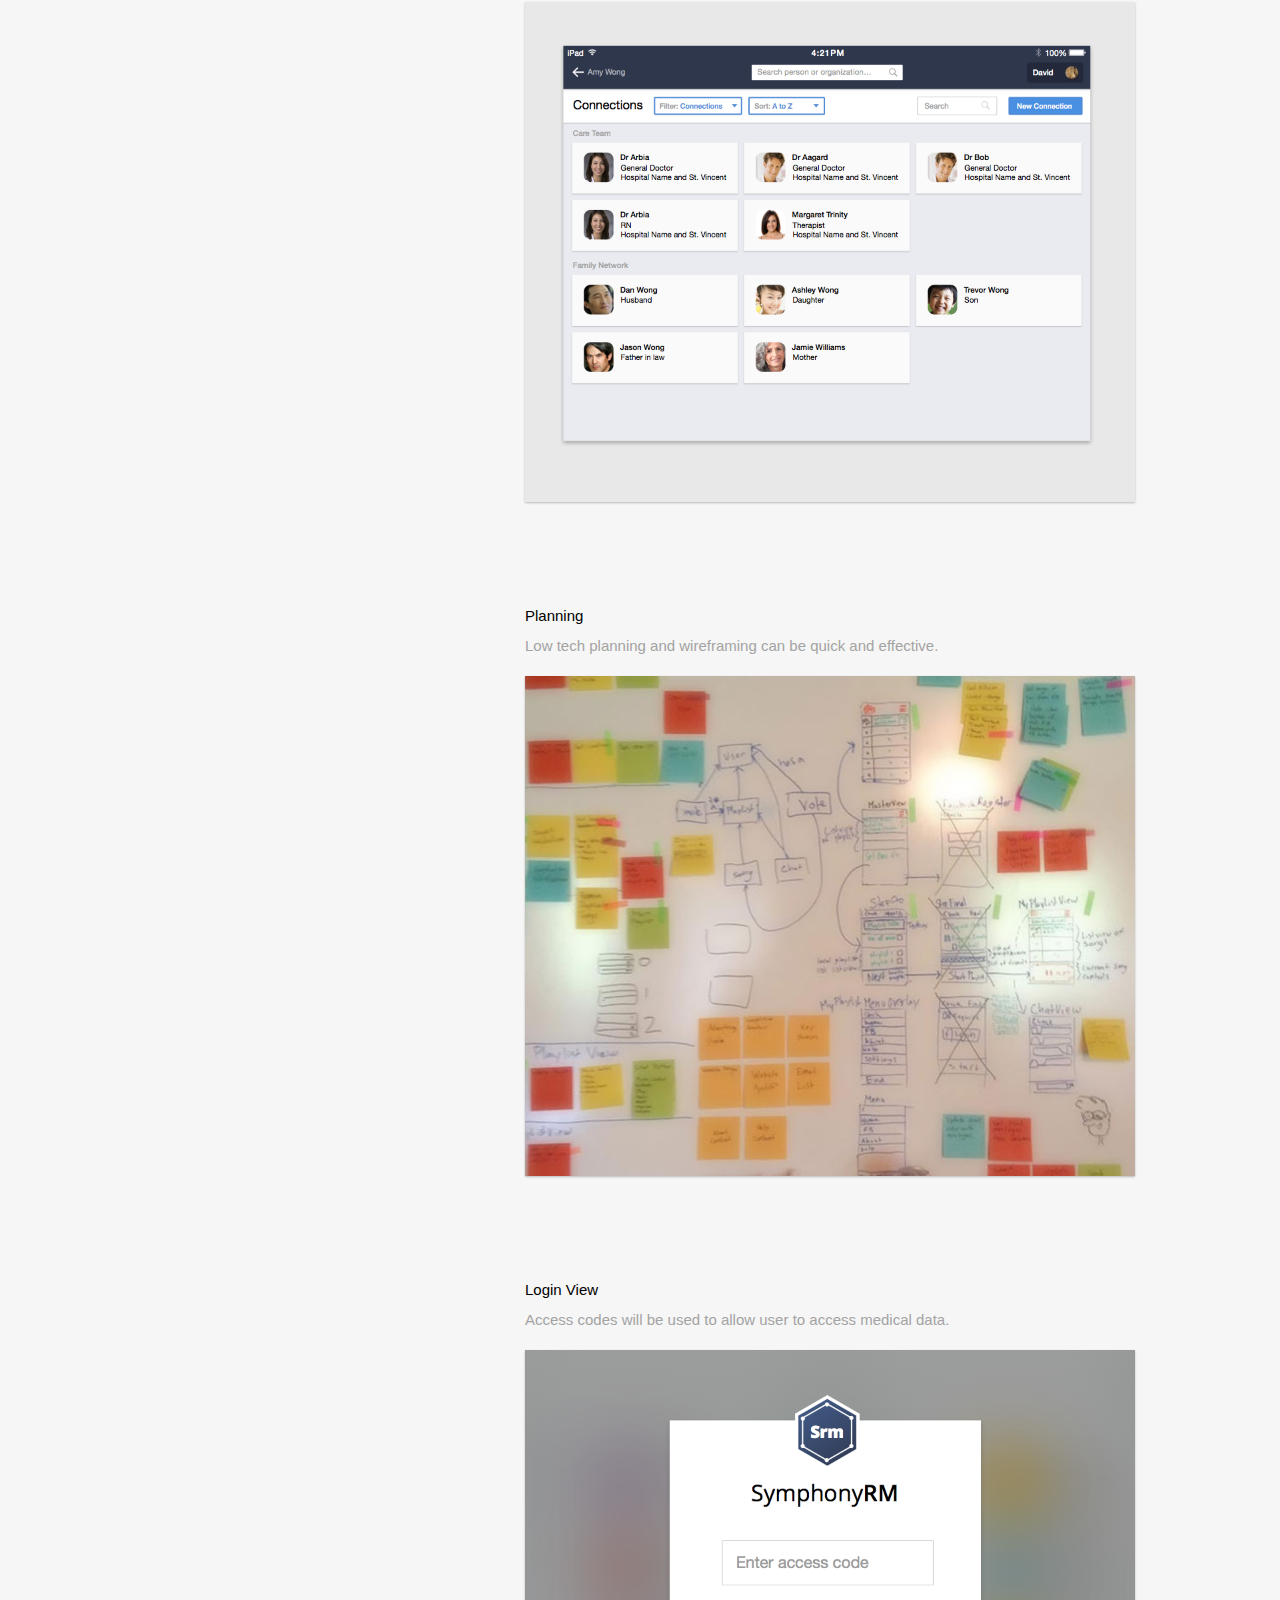
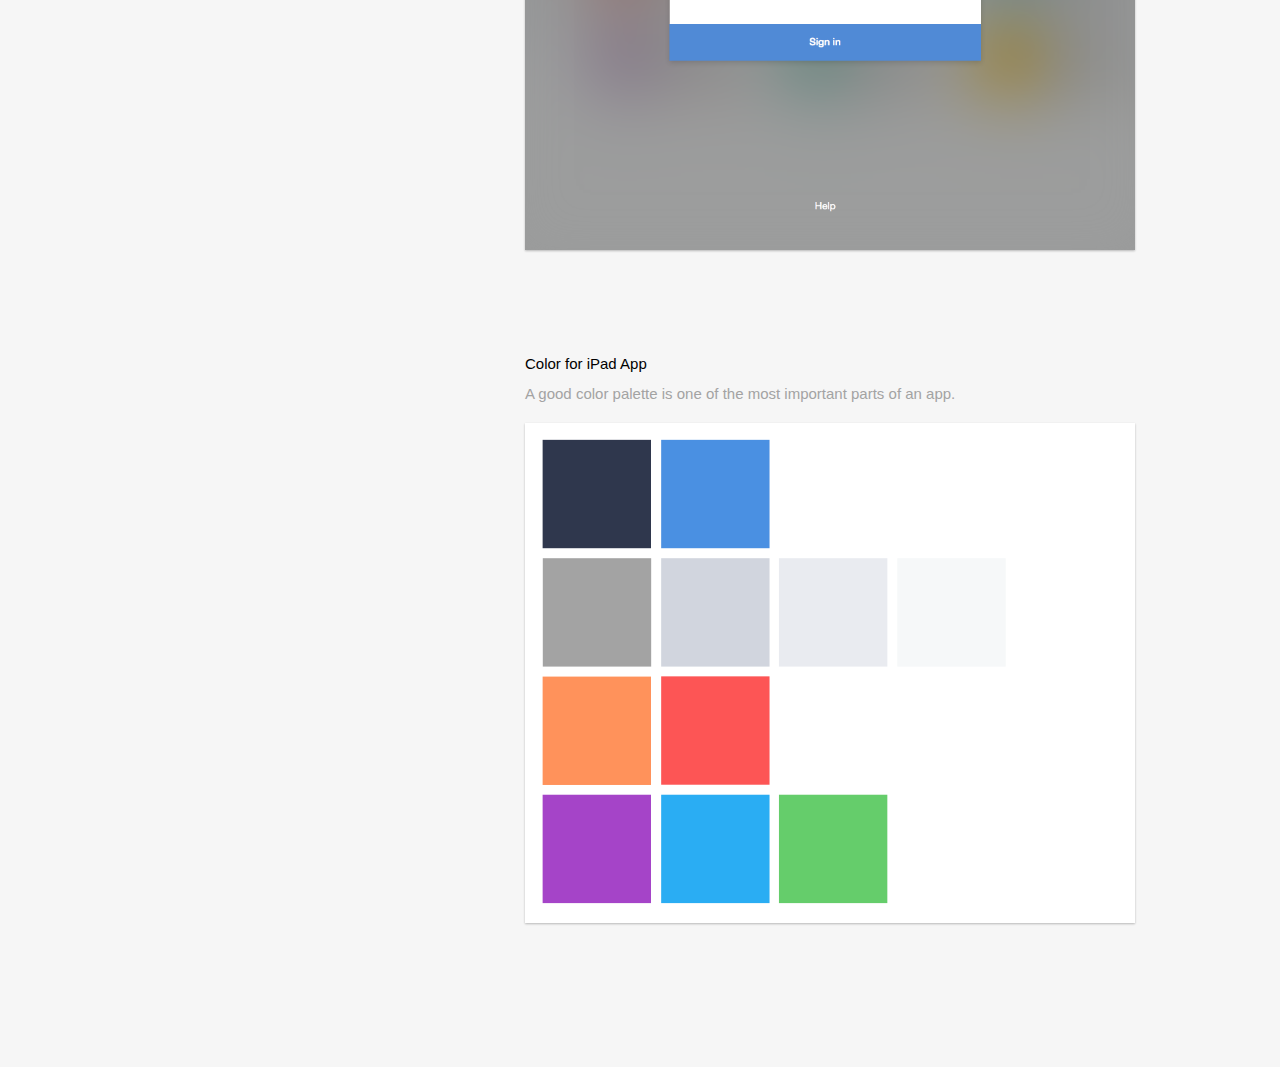
==== commit c4a7adbb: "new entry" ====
--- a/index.html
+++ b/index.html
@@ -46,6 +46,12 @@
 
     <ul id="images">
         <li class="stream-img-item">
+            <h4 class="stronger">Icons, animations and FTU for <a href="https://www.msecure.com/">mSecure</a> Redesign</h4>
+            <h4 class="grey">FTU coming along for the new mSecure app. View demo animation written in Swift 2.0 <a href="https://youtu.be/1ZQZ9YX5h9g">here</a> </h4>
+            <img class="stream-img" src="stream-images/img11.png" width="610px" height="500px"/>
+        </li>
+
+        <li class="stream-img-item">
             <h4 class="stronger">Quick Prototype for Hospital Presentation</h4>
             <h4 class="grey">I had 5 days to gather requirements, design, prototype complex interactions, pipe in real data and review with my client before their presentation to a customer. The <a href="patient/index.html">result</a> was something that exactly portrayed what engineers would implement in the next sprint. I used CSS, HTML and JavaScript to get it done.</h4>
             <img class="stream-img" src="stream-images/img10.png" width="610px" height="500px"/>
